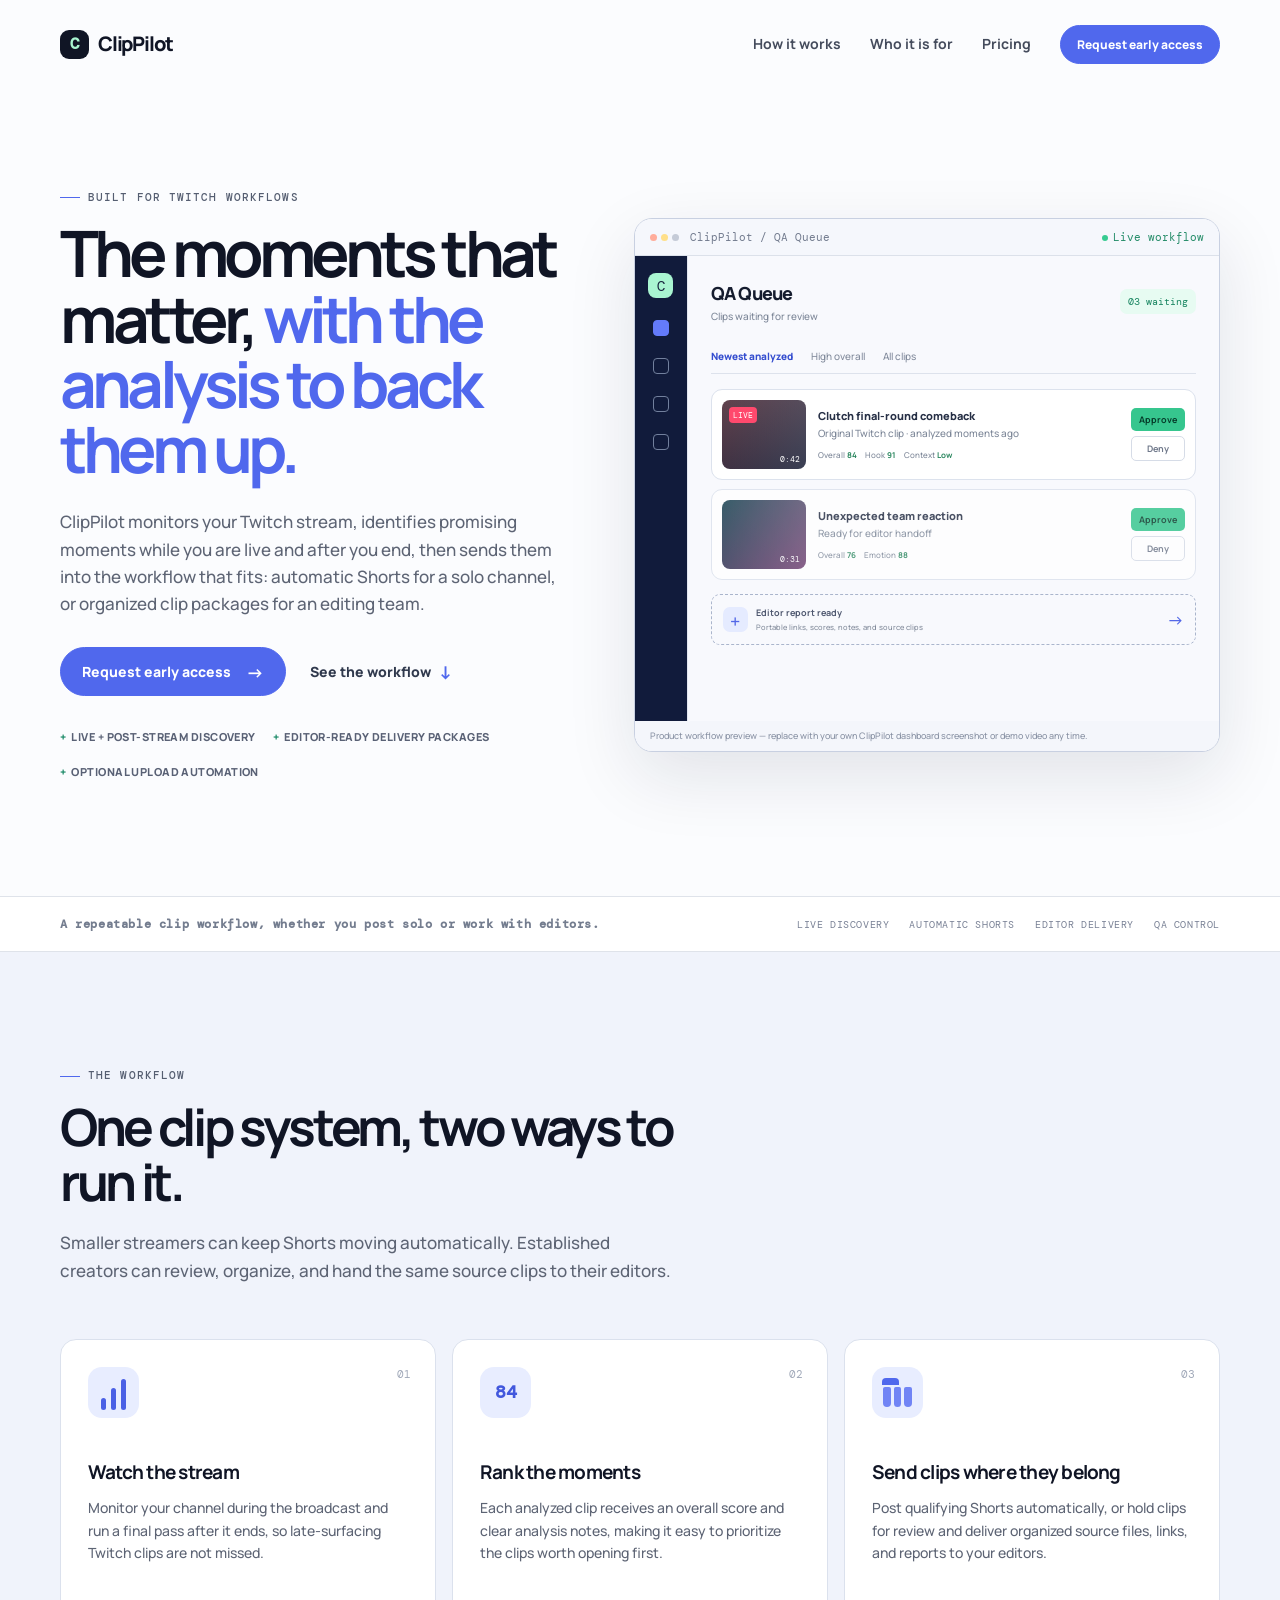
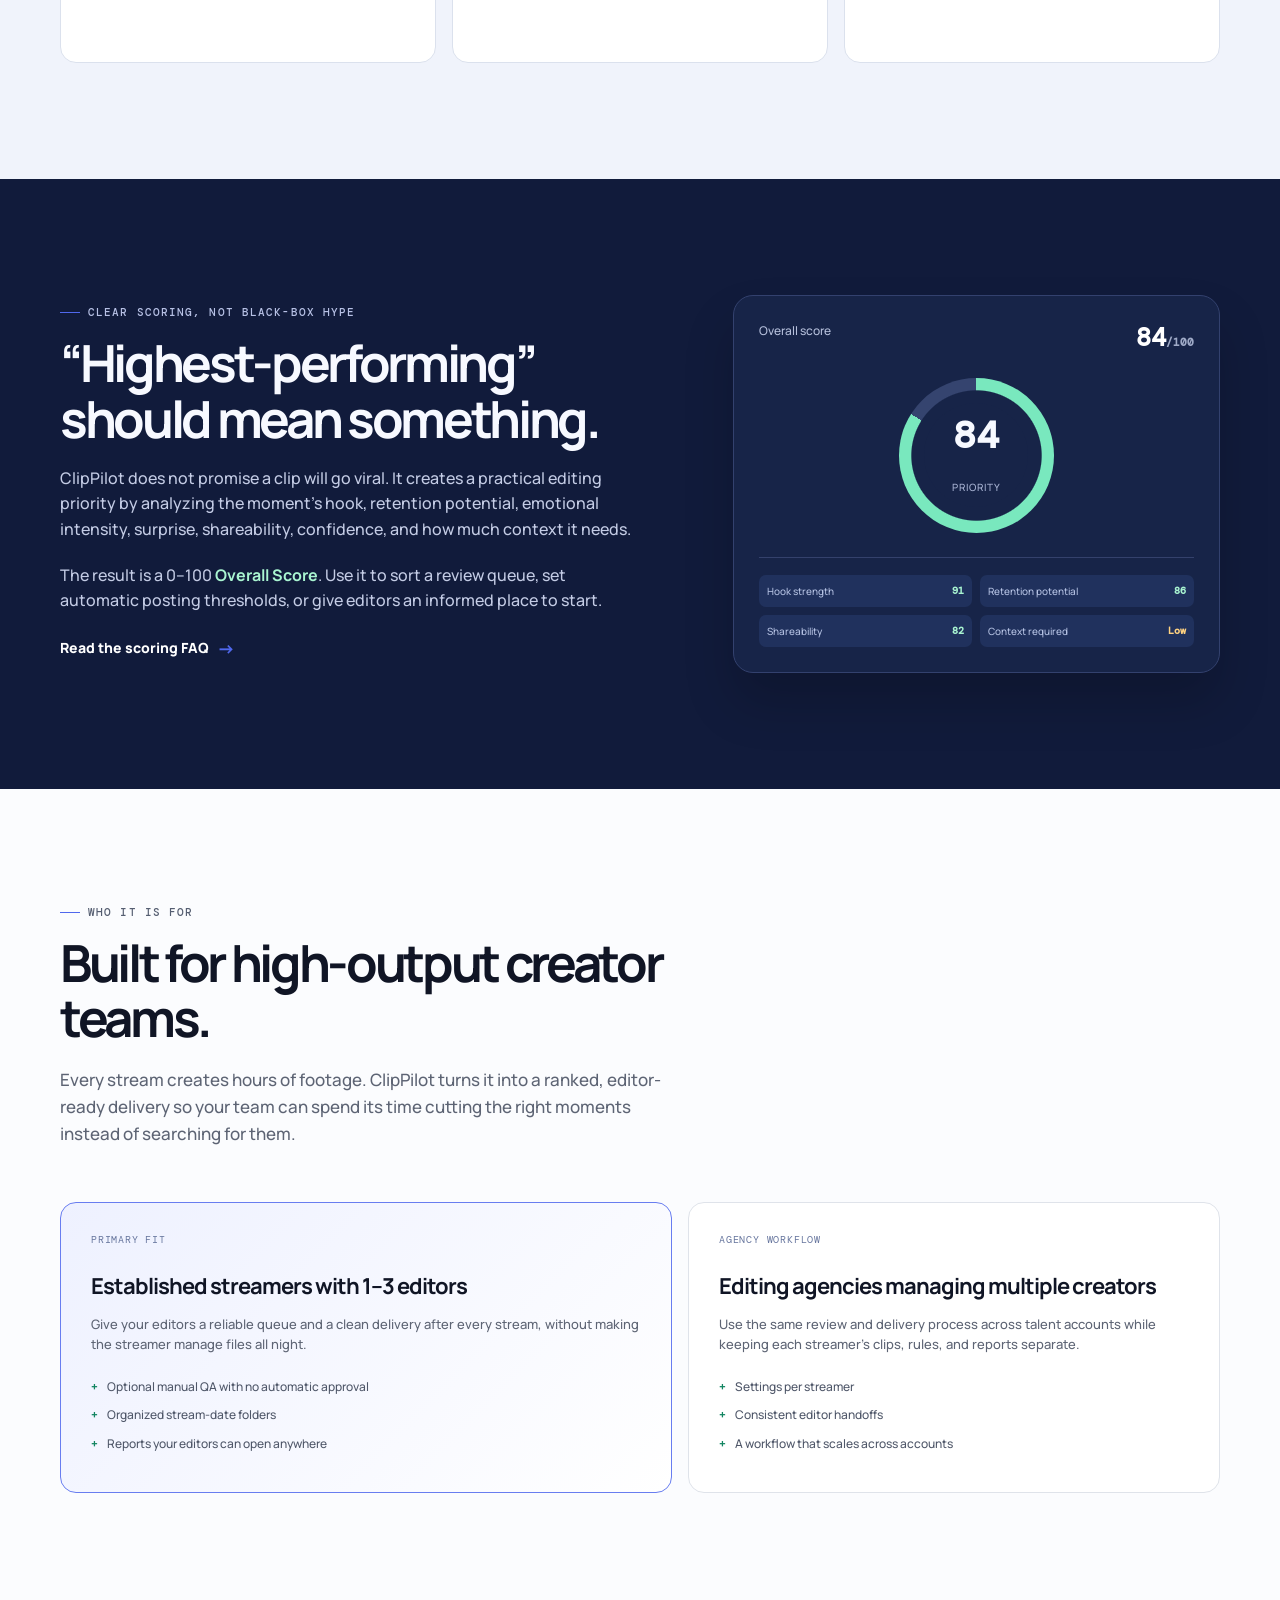
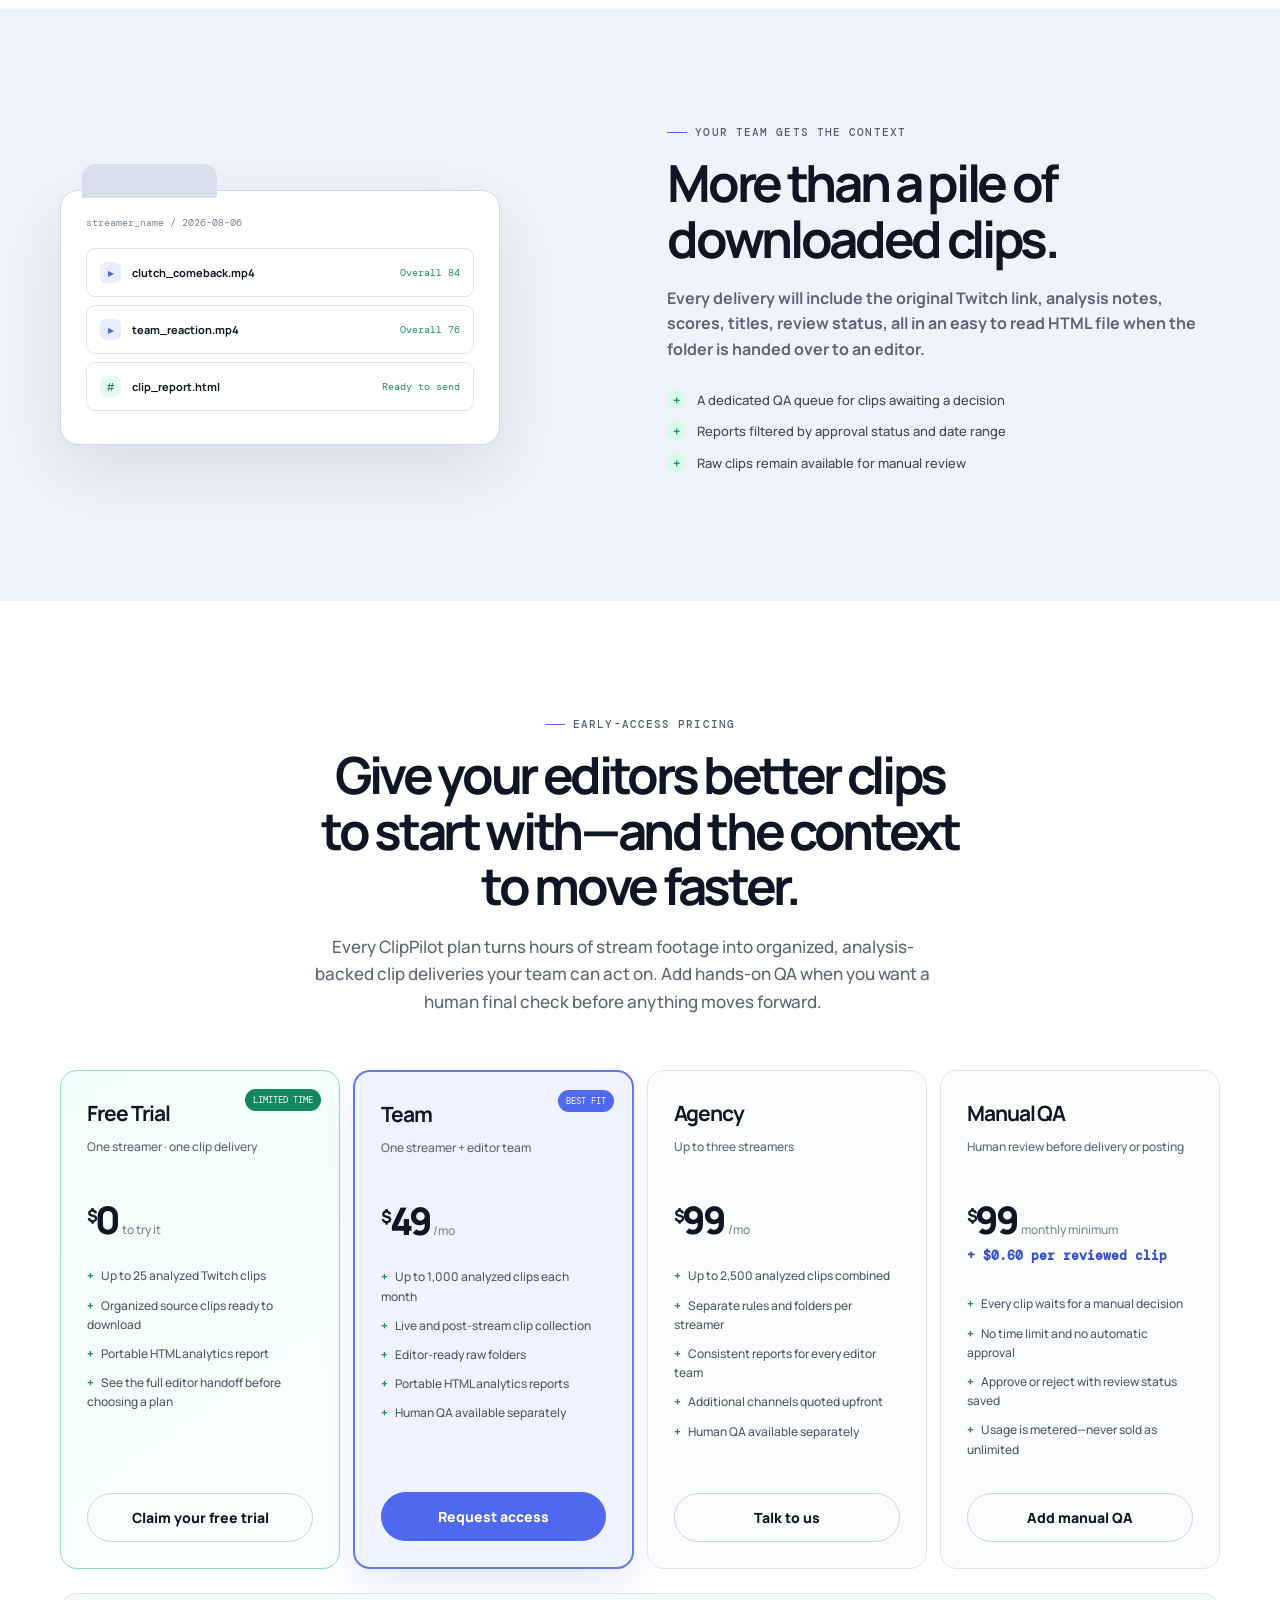
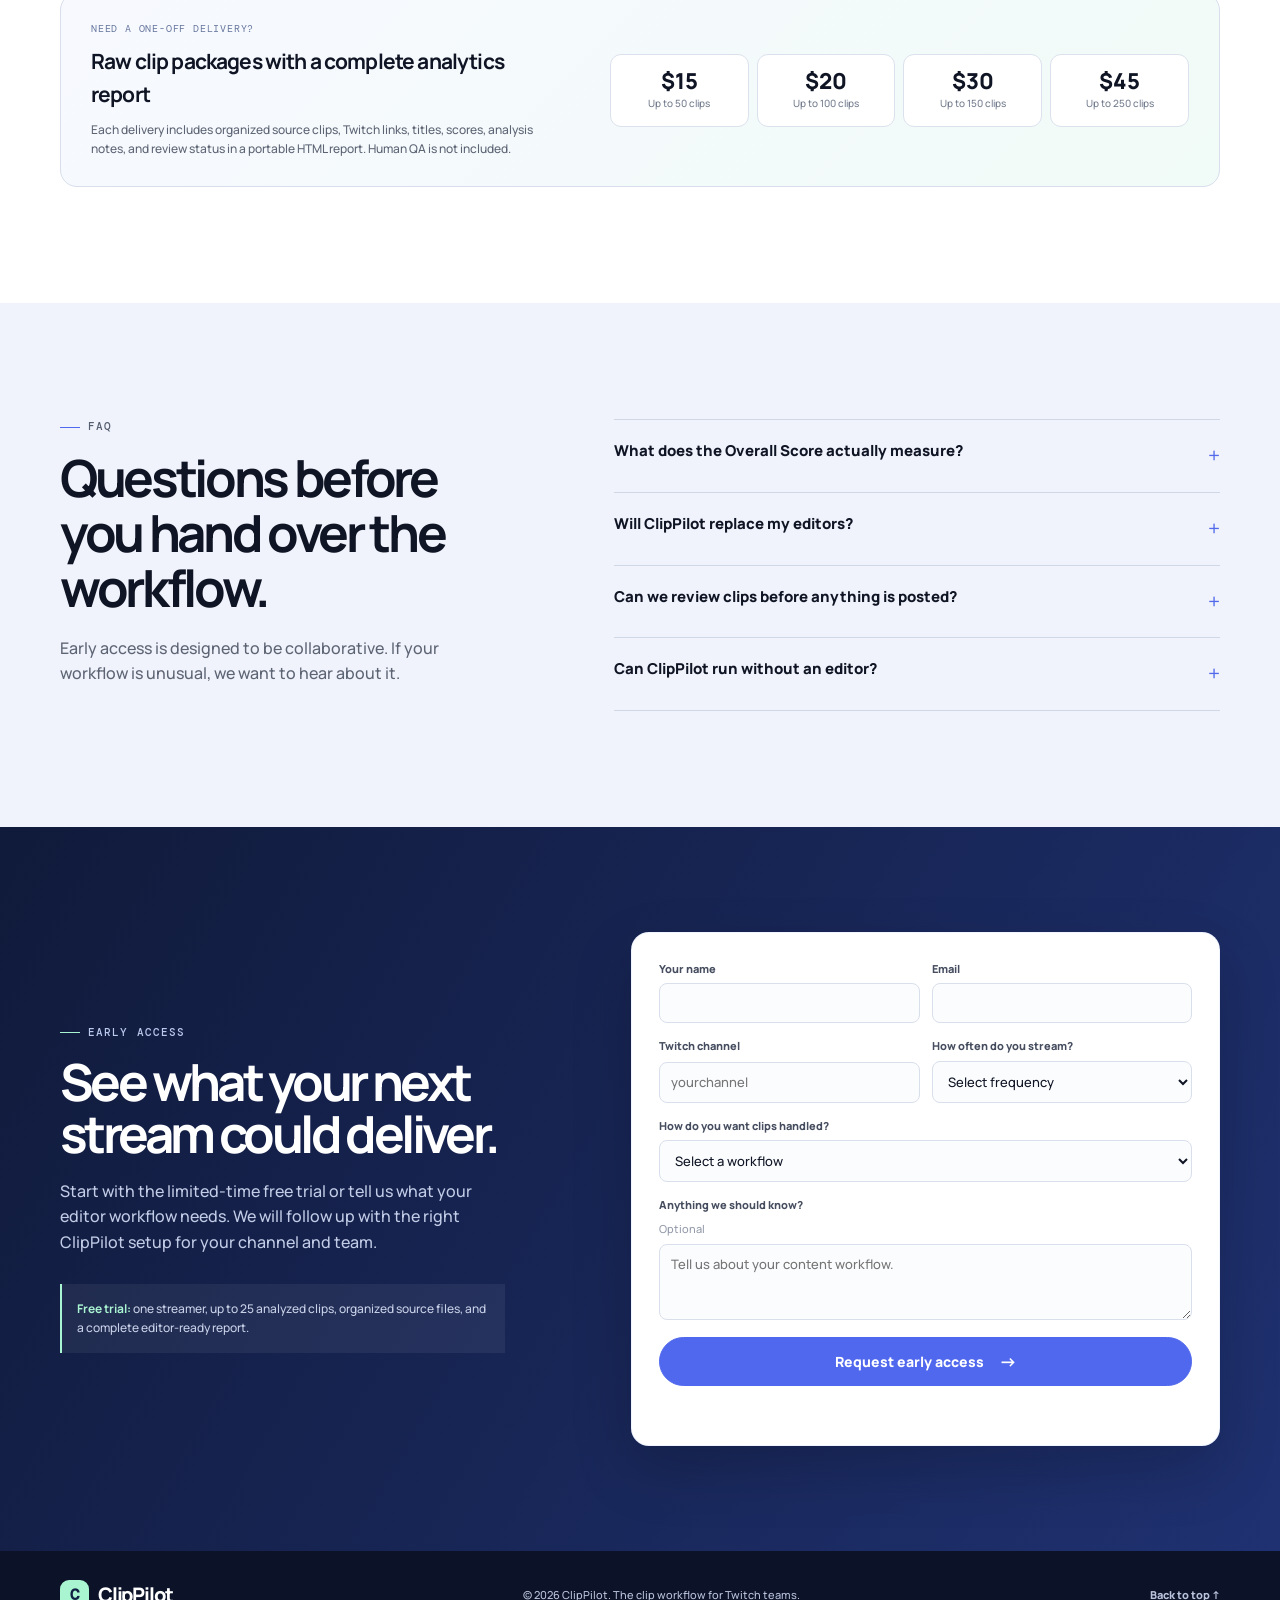
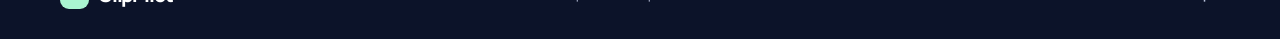
==== index.html @ 064d93de "Add files via upload" ====
<!doctype html>
<html lang="en">
<head>
  <meta charset="UTF-8">
  <meta name="viewport" content="width=device-width, initial-scale=1">
  <meta name="description" content="ClipPilot finds the moments that matter from every Twitch stream and delivers them to your editing team.">
  <title>ClipPilot | The clip workflow for streamers and editor teams</title>
  <link rel="preconnect" href="https://fonts.googleapis.com">
  <link rel="preconnect" href="https://fonts.gstatic.com" crossorigin>
  <link href="https://fonts.googleapis.com/css2?family=DM+Mono:wght@400;500&family=Manrope:wght@400;500;600;700;800&display=swap" rel="stylesheet">
  <link rel="stylesheet" href="style.css">
  <style>
    .audience-grid { grid-template-columns: 1.15fr 1fr; }
    .pricing-grid { grid-template-columns: repeat(4, 1fr); }
    .trial-card { border-color: #8eddbb; background: linear-gradient(145deg, #f0fff8, #fbfffd); }
    .trial-popular { background: #128561; }
    .metered-rate { margin: -9px 0 20px; color: #354ecf; font: 800 13px "DM Mono", monospace; }
    .package-pricing { display: grid; grid-template-columns: .9fr 1.1fr; gap: 45px; align-items: center; margin-top: 24px; padding: 28px 30px; border: 1px solid #d8deeb; border-radius: 17px; background: linear-gradient(135deg, #f7f9ff, #f1fbf7); }
    .package-pricing .card-kicker { margin-bottom: 10px; }
    .package-pricing h3 { margin: 0 0 8px; font-size: 21px; letter-spacing: -.04em; }
    .package-pricing > div > p:last-child { max-width: 570px; margin: 0; color: #5d6474; font-size: 12px; }
    .package-grid { display: grid; grid-template-columns: repeat(4, 1fr); gap: 8px; }
    .package-grid span { display: grid; gap: 3px; padding: 15px 10px; border: 1px solid #dce2ed; border-radius: 11px; background: #fff; text-align: center; }
    .package-grid b { color: #101525; font: 800 22px/1 Manrope, sans-serif; }
    .package-grid small { color: #737c8e; font-size: 10px; }
    @media (max-width: 1000px) {
      .audience-grid, .pricing-grid { grid-template-columns: repeat(2, 1fr); }
      .package-pricing { grid-template-columns: 1fr; gap: 22px; }
    }
    @media (max-width: 680px) {
      .audience-grid, .pricing-grid { grid-template-columns: 1fr; }
      .package-pricing { padding: 22px; }
      .package-grid { grid-template-columns: repeat(2, 1fr); }
    }
  </style>
  <!-- Google tag (gtag.js) -->
  <script async src="https://www.googletagmanager.com/gtag/js?id=G-SLRYLNRJ8P"></script>
  <script>
    window.dataLayer = window.dataLayer || [];
    function gtag(){dataLayer.push(arguments);}
    gtag('js', new Date());
    gtag('config', 'G-SLRYLNRJ8P');
  </script>
</head>
<body>
  <header class="site-header">
    <nav class="nav container" aria-label="Main navigation">
      <a class="brand" href="#top" aria-label="ClipPilot home"><span class="brand-mark">C</span>ClipPilot</a>
      <button class="nav-toggle" type="button" aria-label="Open menu" aria-expanded="false">Menu</button>
      <div class="nav-links" data-nav-links>
        <a href="#workflow">How it works</a>
        <a href="#teams">Who it is for</a>
        <a href="#pricing">Pricing</a>
        <a href="#apply" class="button button-small">Request early access</a>
      </div>
    </nav>
  </header>

  <main id="top">
    <section class="hero section container">
      <div class="hero-copy reveal">
        <p class="eyebrow"><span></span> Built for Twitch workflows</p>
        <h1>The moments that matter, <em>with the analysis to back them up.</em></h1>
        <p class="hero-text">ClipPilot monitors your Twitch stream, identifies promising moments while you are live and after you end, then sends them into the workflow that fits: automatic Shorts for a solo channel, or organized clip packages for an editing team.</p>
        <div class="hero-actions">
          <a class="button" href="#apply">Request early access <b>&rarr;</b></a>
          <a class="text-link" href="#workflow">See the workflow <span>&darr;</span></a>
        </div>
        <ul class="hero-proof" aria-label="Key product outcomes">
          <li>Live + post-stream discovery</li>
          <li>Editor-ready delivery packages</li>
          <li>Optional upload automation</li>
        </ul>
      </div>

      <div class="product-preview reveal" aria-label="ClipPilot product workflow preview">
        <div class="preview-bar"><span class="preview-dots"><i></i><i></i><i></i></span><span>ClipPilot / QA Queue</span><span class="live-dot">Live workflow</span></div>
        <div class="preview-body">
          <aside class="preview-sidebar"><div class="preview-logo">C</div><span class="side-active"></span><span></span><span></span><span></span></aside>
          <div class="preview-main">
            <div class="preview-heading"><div><p>QA Queue</p><small>Clips waiting for review</small></div><span class="queue-count">03 waiting</span></div>
            <div class="preview-tabs"><span class="active">Newest analyzed</span><span>High overall</span><span>All clips</span></div>
            <article class="queue-card">
              <div class="clip-thumb thumb-one"><span>LIVE</span><b>0:42</b></div>
              <div class="queue-copy"><p>Clutch final-round comeback</p><small>Original Twitch clip &middot; analyzed moments ago</small><div class="score-line"><span>Overall <strong>84</strong></span><span>Hook <strong>91</strong></span><span>Context <strong>Low</strong></span></div></div>
              <div class="queue-actions"><button type="button" tabindex="-1">Approve</button><button type="button" class="ghost" tabindex="-1">Deny</button></div>
            </article>
            <article class="queue-card muted-card">
              <div class="clip-thumb thumb-two"><b>0:31</b></div>
              <div class="queue-copy"><p>Unexpected team reaction</p><small>Ready for editor handoff</small><div class="score-line"><span>Overall <strong>76</strong></span><span>Emotion <strong>88</strong></span></div></div>
              <div class="queue-actions"><button type="button" tabindex="-1">Approve</button><button type="button" class="ghost" tabindex="-1">Deny</button></div>
            </article>
            <div class="preview-report"><span class="report-icon">+</span><div><b>Editor report ready</b><small>Portable links, scores, notes, and source clips</small></div><span>&rarr;</span></div>
          </div>
        </div>
        <p class="preview-caption">Product workflow preview &mdash; replace with your own ClipPilot dashboard screenshot or demo video any time.</p>
      </div>
    </section>

    <section class="trusted-strip">
      <div class="container"><p>A repeatable clip workflow, whether you post solo or work with editors.</p><div><span>LIVE DISCOVERY</span><span>AUTOMATIC SHORTS</span><span>EDITOR DELIVERY</span><span>QA CONTROL</span></div></div>
    </section>

    <section id="workflow" class="section workflow-section">
      <div class="container">
        <div class="section-intro reveal"><p class="eyebrow"><span></span> The workflow</p><h2>One clip system, two ways to run it.</h2><p>Smaller streamers can keep Shorts moving automatically. Established creators can review, organize, and hand the same source clips to their editors.</p></div>
        <div class="workflow-grid">
          <article class="workflow-card reveal"><span class="step">01</span><div class="workflow-icon signal-icon"><i></i><i></i><i></i></div><h3>Watch the stream</h3><p>Monitor your channel during the broadcast and run a final pass after it ends, so late-surfacing Twitch clips are not missed.</p></article>
          <article class="workflow-card reveal"><span class="step">02</span><div class="workflow-icon score-icon">84</div><h3>Rank the moments</h3><p>Each analyzed clip receives an overall score and clear analysis notes, making it easy to prioritize the clips worth opening first.</p></article>
          <article class="workflow-card reveal"><span class="step">03</span><div class="workflow-icon folder-icon"><i></i><i></i><i></i></div><h3>Send clips where they belong</h3><p>Post qualifying Shorts automatically, or hold clips for review and deliver organized source files, links, and reports to your editors.</p></article>
        </div>
      </div>
    </section>

    <section class="section score-section">
      <div class="container score-layout">
        <div class="score-copy reveal"><p class="eyebrow"><span></span> Clear scoring, not black-box hype</p><h2>“Highest-performing” should mean something.</h2><p>ClipPilot does not promise a clip will go viral. It creates a practical editing priority by analyzing the moment’s hook, retention potential, emotional intensity, surprise, shareability, confidence, and how much context it needs.</p><p>The result is a 0&ndash;100 <strong>Overall Score</strong>. Use it to sort a review queue, set automatic posting thresholds, or give editors an informed place to start.</p><a href="#faq" class="text-link">Read the scoring FAQ <span>&rarr;</span></a></div>
        <div class="score-panel reveal"><div class="panel-top"><span>Overall score</span><b>84<span>/100</span></b></div><div class="score-ring"><div><strong>84</strong><small>priority</small></div></div><div class="metric-list"><div><span>Hook strength</span><b>91</b></div><div><span>Retention potential</span><b>86</b></div><div><span>Shareability</span><b>82</b></div><div><span>Context required</span><b class="low-context">Low</b></div></div></div>
      </div>
    </section>

    <section id="teams" class="section">
      <div class="container">
        <div class="section-intro reveal"><p class="eyebrow"><span></span> Who it is for</p><h2>Built for high-output creator teams.</h2><p>Every stream creates hours of footage. ClipPilot turns it into a ranked, editor-ready delivery so your team can spend its time cutting the right moments instead of searching for them.</p></div>
        <div class="audience-grid">
          <article class="audience-card featured-audience reveal"><p class="card-kicker">Primary fit</p><h3>Established streamers with 1&ndash;3 editors</h3><p>Give your editors a reliable queue and a clean delivery after every stream, without making the streamer manage files all night.</p><ul><li>Optional manual QA with no automatic approval</li><li>Organized stream-date folders</li><li>Reports your editors can open anywhere</li></ul></article>
          <article class="audience-card reveal"><p class="card-kicker">Agency workflow</p><h3>Editing agencies managing multiple creators</h3><p>Use the same review and delivery process across talent accounts while keeping each streamer&rsquo;s clips, rules, and reports separate.</p><ul><li>Settings per streamer</li><li>Consistent editor handoffs</li><li>A workflow that scales across accounts</li></ul></article>
        </div>
      </div>
    </section>

    <section class="section delivery-section">
      <div class="container delivery-layout">
        <div class="delivery-visual reveal"><div class="delivery-folder"><div class="folder-tab"></div><div class="folder-body"><p>streamer_name / 2026-08-06</p><div class="file-row"><span class="file-play">&#9654;</span><b>clutch_comeback.mp4</b><em>Overall 84</em></div><div class="file-row"><span class="file-play">&#9654;</span><b>team_reaction.mp4</b><em>Overall 76</em></div><div class="file-row"><span class="file-doc">#</span><b>clip_report.html</b><em>Ready to send</em></div></div></div></div>
        <div class="delivery-copy reveal"><p class="eyebrow"><span></span> Your team gets the context</p><h2>More than a pile of downloaded clips.</h2><p><strong>Every delivery will include the original Twitch link, analysis notes, scores, titles, review status, all in an easy to read HTML file when the folder is handed over to an editor.</strong></p><div class="check-list"><p><b>+</b> A dedicated QA queue for clips awaiting a decision</p><p><b>+</b> Reports filtered by approval status and date range</p><p><b>+</b> Raw clips remain available for manual review</p></div></div>
      </div>
    </section>

    <section id="pricing" class="section pricing-section">
      <div class="container"><div class="section-intro centered reveal"><p class="eyebrow"><span></span> Early-access pricing</p><h2>Give your editors better clips to start with&mdash;and the context to move faster.</h2><p>Every ClipPilot plan turns hours of stream footage into organized, analysis-backed clip deliveries your team can act on. Add hands-on QA when you want a human final check before anything moves forward.</p></div>
        <div class="pricing-grid">
          <article class="price-card trial-card reveal"><p class="popular trial-popular">Limited time</p><h3>Free Trial</h3><p class="price-for">One streamer &middot; one clip delivery</p><p class="price"><sup>$</sup>0<span>to try it</span></p><ul><li>Up to 25 analyzed Twitch clips</li><li>Organized source clips ready to download</li><li>Portable HTML analytics report</li><li>See the full editor handoff before choosing a plan</li></ul><a class="button button-outline" href="#apply">Claim your free trial</a></article>
          <article class="price-card price-featured reveal"><p class="popular">Best fit</p><h3>Team</h3><p class="price-for">One streamer + editor team</p><p class="price"><sup>$</sup>49<span>/mo</span></p><ul><li>Up to 1,000 analyzed clips each month</li><li>Live and post-stream clip collection</li><li>Editor-ready raw folders</li><li>Portable HTML analytics reports</li><li>Human QA available separately</li></ul><a class="button" href="#apply">Request access</a></article>
          <article class="price-card reveal"><h3>Agency</h3><p class="price-for">Up to three streamers</p><p class="price"><sup>$</sup>99<span>/mo</span></p><ul><li>Up to 2,500 analyzed clips combined</li><li>Separate rules and folders per streamer</li><li>Consistent reports for every editor team</li><li>Additional channels quoted upfront</li><li>Human QA available separately</li></ul><a class="button button-outline" href="#apply">Talk to us</a></article>
          <article class="price-card concierge reveal"><h3>Manual QA</h3><p class="price-for">Human review before delivery or posting</p><p class="price"><sup>$</sup>99<span>monthly minimum</span></p><p class="metered-rate">+ $0.60 per reviewed clip</p><ul><li>Every clip waits for a manual decision</li><li>No time limit and no automatic approval</li><li>Approve or reject with review status saved</li><li>Usage is metered&mdash;never sold as unlimited</li></ul><a class="button button-outline" href="#apply">Add manual QA</a></article>
        </div>
        <div class="package-pricing reveal"><div><p class="card-kicker">Need a one-off delivery?</p><h3>Raw clip packages with a complete analytics report</h3><p>Each delivery includes organized source clips, Twitch links, titles, scores, analysis notes, and review status in a portable HTML report. Human QA is not included.</p></div><div class="package-grid"><span><b>$15</b><small>Up to 50 clips</small></span><span><b>$20</b><small>Up to 100 clips</small></span><span><b>$30</b><small>Up to 150 clips</small></span><span><b>$45</b><small>Up to 250 clips</small></span></div></div>
      </div>
    </section>

    <section id="faq" class="section faq-section">
      <div class="container faq-layout"><div class="faq-heading reveal"><p class="eyebrow"><span></span> FAQ</p><h2>Questions before you hand over the workflow.</h2><p>Early access is designed to be collaborative. If your workflow is unusual, we want to hear about it.</p></div><div class="faq-list reveal">
        <details><summary>What does the Overall Score actually measure?<span>+</span></summary><p>It is an editing-priority score, not a promise of viral performance. It combines analyzed signals such as hook strength, retention potential, emotion, surprise, shareability, confidence, and a penalty for moments that need too much context.</p></details>
        <details><summary>Will ClipPilot replace my editors?<span>+</span></summary><p>No. It gives editors a faster, better-organized starting point. Your team still decides the final edit, styling, captions, and what gets published.</p></details>
        <details><summary>Can we review clips before anything is posted?<span>+</span></summary><p>Yes. Manual QA holds every clip until you approve or reject it. There is no timer and nothing is automatically approved. QA starts at a $99 monthly minimum and is billed at $0.60 per reviewed clip.</p></details>
        <details><summary>Can ClipPilot run without an editor?<span>+</span></summary><p>Yes. Smaller streamers can use a lighter workflow that analyzes clips and automatically posts the ones that clear their minimum score. Review queues and editor delivery can be added later if the channel grows into them.</p></details>
      </div></div>
    </section>

    <section id="apply" class="apply-section">
      <div class="container apply-layout"><div class="apply-copy reveal"><p class="eyebrow light"><span></span> Early access</p><h2>See what your next stream could deliver.</h2><p>Start with the limited-time free trial or tell us what your editor workflow needs. We will follow up with the right ClipPilot setup for your channel and team.</p><div class="apply-note"><b>Free trial:</b> one streamer, up to 25 analyzed clips, organized source files, and a complete editor-ready report.</div></div>
        <form class="access-form reveal" id="access-form" action="https://formsubmit.co/clippilotofficial@proton.me" method="POST">
          <div class="form-row"><label>Your name<input name="name" type="text" autocomplete="name" required></label><label>Email<input name="email" type="email" autocomplete="email" required></label></div>
          <div class="form-row"><label>Twitch channel<input name="twitch_channel" type="text" placeholder="yourchannel" required></label><label>How often do you stream?<select name="stream_frequency" required><option value="" selected disabled>Select frequency</option><option>1–2 times per week</option><option>3–4 times per week</option><option>5+ times per week</option><option>Varies</option></select></label></div>
          <label>How do you want clips handled?<select name="editor_setup" required><option value="" selected disabled>Select a workflow</option><option>Free trial &mdash; 25 analyzed clips</option><option>Automatic Shorts for my own channel</option><option>Automated package for one editor</option><option>Automated package for 2&ndash;3 editors</option><option>Package with manual QA</option><option>Managed across an agency or larger team</option></select></label>
          <label>Anything we should know? <span>Optional</span><textarea name="notes" rows="3" placeholder="Tell us about your content workflow."></textarea></label>
          <input type="hidden" name="_subject" value="New ClipPilot early-access request">
          <input type="hidden" name="_template" value="table">
          <input type="text" name="_honey" tabindex="-1" autocomplete="off" style="display:none">
          <button class="button form-submit" type="submit">Request early access <b>&rarr;</b></button><p class="form-status" aria-live="polite"></p>
        </form>
      </div>
    </section>
  </main>

  <footer class="footer"><div class="container footer-row"><a class="brand" href="#top"><span class="brand-mark">C</span>ClipPilot</a><p>&copy; 2026 ClipPilot. The clip workflow for Twitch teams.</p><a href="#top" class="back-top">Back to top &uarr;</a></div></footer>
  <script src="script.js"></script>
</body>
</html>
---- style.css ----
:root{--ink:#101525;--muted:#5d6474;--line:#dfe3ea;--paper:#fbfcfe;--blue:#5068ed;--blue-dark:#354ecf;--mint:#a9f5d1;--mint-deep:#128561;--navy:#111b3b;--shadow:0 24px 70px rgba(20,29,57,.11);--radius:22px}*{box-sizing:border-box}html{scroll-behavior:smooth}body{margin:0;background:var(--paper);color:var(--ink);font:500 16px/1.6 Manrope,Arial,sans-serif}a{color:inherit;text-decoration:none}.container{width:min(1160px,calc(100% - 40px));margin:auto}.section{padding:116px 0}.site-header{position:absolute;z-index:10;width:100%;top:0}.nav{height:88px;display:flex;align-items:center;justify-content:space-between}.brand{display:inline-flex;align-items:center;gap:9px;font-size:20px;font-weight:800;letter-spacing:-.06em}.brand-mark{display:grid;place-items:center;width:29px;height:29px;border-radius:9px;background:var(--ink);color:var(--mint);font:700 16px/1 DM Mono,monospace;letter-spacing:0}.nav-links{display:flex;align-items:center;gap:29px;font-size:14px;font-weight:700}.nav-links>a:not(.button){color:#444b5c}.nav-links>a:not(.button):hover,.text-link:hover{color:var(--blue)}.nav-toggle{display:none;border:0;background:transparent;font:700 14px Manrope;color:var(--ink)}.button{display:inline-flex;align-items:center;justify-content:center;gap:15px;border:1px solid var(--blue);border-radius:999px;padding:14px 21px;background:var(--blue);color:#fff;font:800 14px Manrope;transition:.2s transform,.2s background,.2s border-color;cursor:pointer}.button:hover{transform:translateY(-2px);background:var(--blue-dark);border-color:var(--blue-dark)}.button b{font-size:18px;line-height:0}.button-small{padding:10px 16px;font-size:12px}.button-outline{background:transparent;color:var(--ink);border-color:#cbd1dc}.button-outline:hover{background:#eef1ff;color:var(--blue-dark);border-color:#aeb9ff}.eyebrow{display:flex;align-items:center;gap:8px;margin:0 0 15px;color:#555e71;font:500 11px/1.4 DM Mono,monospace;letter-spacing:.1em;text-transform:uppercase}.eyebrow span{width:20px;height:1px;background:var(--blue)}.hero{min-height:790px;padding-top:190px;display:grid;grid-template-columns:.92fr 1.08fr;align-items:center;gap:75px}.hero-copy h1{max-width:630px;margin:0;font-size:clamp(43px,5vw,73px);line-height:1.02;letter-spacing:-.075em}.hero-copy h1 em{color:var(--blue);font-style:normal}.hero-text{max-width:560px;margin:27px 0 30px;color:var(--muted);font-size:17px}.hero-actions{display:flex;align-items:center;gap:24px}.text-link{display:inline-flex;align-items:center;gap:8px;color:#30394d;font-size:14px;font-weight:800}.text-link span{color:var(--blue);font-size:18px}.hero-proof{display:flex;flex-wrap:wrap;gap:17px;margin:32px 0 0;padding:0;list-style:none;color:#596175;font-size:11px;font-weight:800;text-transform:uppercase;letter-spacing:.04em}.hero-proof li:before{content:'+';margin-right:5px;color:var(--mint-deep)}.product-preview{position:relative;border:1px solid #c8d0e1;border-radius:18px;background:#fff;box-shadow:var(--shadow);overflow:hidden;transform:rotate(1.3deg)}.preview-bar{display:flex;align-items:center;gap:11px;padding:11px 15px;border-bottom:1px solid #dce1ea;background:#f5f7fc;color:#727b8e;font:11px DM Mono,monospace}.preview-dots{display:flex;gap:4px}.preview-dots i{width:7px;height:7px;border-radius:50%;background:#c5cbd7}.preview-dots i:first-child{background:#ffad9b}.preview-dots i:nth-child(2){background:#ffe08a}.live-dot{margin-left:auto;color:#248c68}.live-dot:before{content:'';display:inline-block;width:6px;height:6px;margin-right:5px;border-radius:50%;background:#37cb91}.preview-body{display:flex;min-height:465px;background:#f8f9fd}.preview-sidebar{display:flex;flex-direction:column;align-items:center;gap:22px;width:58px;padding:17px 0;border-right:1px solid #e2e6ef;background:#111b3b}.preview-logo{display:grid;place-items:center;width:25px;height:25px;border-radius:8px;background:#a9f5d1;color:#17233d;font:14px DM Mono,monospace}.preview-sidebar>span{display:block;width:16px;height:16px;border:1px solid #72809d;border-radius:4px}.preview-sidebar .side-active{background:#647bfa;border-color:#647bfa}.preview-main{width:100%;padding:23px}.preview-heading{display:flex;align-items:center;justify-content:space-between}.preview-heading p{margin:0;color:#151c2e;font-size:18px;font-weight:800;letter-spacing:-.04em}.preview-heading small,.queue-copy small{display:block;color:#7d8798;font-size:10px}.queue-count{padding:6px 8px;border-radius:7px;background:#e7fbf2;color:#16845f;font:10px DM Mono,monospace}.preview-tabs{display:flex;gap:18px;margin:24px 0 15px;padding-bottom:9px;border-bottom:1px solid #dde2ec;color:#818a9b;font-size:10px}.preview-tabs .active{color:#354ecf;font-weight:800}.queue-card{display:grid;grid-template-columns:84px 1fr auto;gap:12px;align-items:center;margin:9px 0;padding:10px;border:1px solid #dce2ed;border-radius:11px;background:#fff}.muted-card{opacity:.83}.clip-thumb{position:relative;height:69px;overflow:hidden;border-radius:8px;background:linear-gradient(135deg,#61424d,#171d35)}.thumb-two{background:linear-gradient(135deg,#123e4c,#5a225b)}.clip-thumb:after{content:'';position:absolute;inset:0;background:linear-gradient(90deg,transparent,rgba(255,255,255,.15))}.clip-thumb span,.clip-thumb b{position:absolute;z-index:1;border-radius:4px;font:8px DM Mono,monospace}.clip-thumb span{top:7px;left:7px;padding:3px 4px;background:#ff496d;color:#fff}.clip-thumb b{right:6px;bottom:5px;color:#fff}.queue-copy p{margin:0;color:#273046;font-size:11px;font-weight:800}.score-line{display:flex;gap:8px;margin-top:8px;color:#7d8798;font-size:8px}.score-line strong{color:#2b875f}.queue-actions{display:flex;flex-direction:column;gap:5px}.queue-actions button{border:0;border-radius:5px;padding:5px 8px;background:#36c68e;color:#063c2a;font:700 9px Manrope}.queue-actions .ghost{border:1px solid #d6dce7;background:transparent;color:#6f788a}.preview-report{display:flex;align-items:center;gap:8px;margin-top:14px;padding:11px;border:1px dashed #aab5cc;border-radius:9px;color:#4f5870;font-size:9px}.preview-report b,.preview-report small{display:block}.preview-report small{color:#818a9a}.preview-report>span:last-child{margin-left:auto;color:#5267e7;font-size:17px}.report-icon{display:grid;place-items:center;width:25px;height:25px;border-radius:7px;background:#e5ebff;color:#5267e7;font-size:18px}.preview-caption{margin:0;padding:8px 15px;background:#f4f6fb;color:#8992a4;font-size:9px}.trusted-strip{border-top:1px solid var(--line);border-bottom:1px solid var(--line);background:#fff}.trusted-strip .container{display:flex;justify-content:space-between;align-items:center;gap:30px;padding:19px 0}.trusted-strip p{margin:0;color:#747d8f;font-size:12px;font-weight:700}.trusted-strip div{display:flex;flex-wrap:wrap;justify-content:flex-end;gap:20px;color:#798195;font:10px DM Mono,monospace;letter-spacing:.06em}.section-intro{max-width:650px;margin-bottom:55px}.section-intro h2,.score-copy h2,.delivery-copy h2,.faq-heading h2{margin:0;max-width:740px;font-size:clamp(34px,4vw,53px);line-height:1.08;letter-spacing:-.065em}.section-intro>p:last-child{max-width:615px;margin:20px 0 0;color:var(--muted);font-size:17px}.workflow-section{background:#f0f3fb}.workflow-grid{display:grid;grid-template-columns:repeat(3,1fr);gap:16px}.workflow-card{position:relative;min-height:324px;padding:27px;border:1px solid #dbe1ed;border-radius:16px;background:#fff}.step{position:absolute;right:24px;color:#a1a9b9;font:11px DM Mono,monospace}.workflow-icon{display:grid;place-items:center;width:51px;height:51px;margin-bottom:39px;border-radius:14px;background:#e8edff;color:#4258dd}.signal-icon{align-items:end;grid-auto-flow:column;gap:3px;padding:12px}.signal-icon i{width:5px;border-radius:4px;background:#4a60e5}.signal-icon i:first-child{height:12px}.signal-icon i:nth-child(2){height:22px}.signal-icon i:nth-child(3){height:31px}.score-icon{font:800 18px DM Mono,monospace}.folder-icon{position:relative;display:flex;align-items:flex-end;gap:3px;padding:11px}.folder-icon:before{content:'';position:absolute;top:11px;left:10px;width:17px;height:7px;border-radius:4px 4px 0 0;background:#5068ed}.folder-icon i{width:8px;height:20px;border-radius:2px 2px 4px 4px;background:#7184f5}.workflow-card h3{margin:0 0 10px;font-size:19px;letter-spacing:-.04em}.workflow-card p{margin:0;color:var(--muted);font-size:14px}.score-section{background:var(--navy);color:#f7f9ff}.score-layout{display:grid;grid-template-columns:1fr .85fr;gap:100px;align-items:center}.score-copy .eyebrow{color:#b7c1e5}.score-copy p:not(.eyebrow){max-width:580px;margin:20px 0;color:#c4cce5}.score-copy strong{color:#a9f5d1}.score-copy .text-link{color:#fff}.score-panel{padding:25px;border:1px solid #33416e;border-radius:20px;background:#172448;box-shadow:0 30px 50px rgba(0,0,0,.18)}.panel-top{display:flex;justify-content:space-between;color:#b6c0dc;font-size:12px}.panel-top b{color:#fff;font:700 25px DM Mono,monospace}.panel-top b span{font-size:11px;color:#9faac7}.score-ring{display:grid;place-items:center;width:155px;height:155px;margin:24px auto;border-radius:50%;background:radial-gradient(circle at center,#172448 59%,transparent 60%),conic-gradient(#79e8be 0 84%,#35446f 84% 100%)}.score-ring>div{display:grid;place-items:center;width:104px;height:104px;border-radius:50%;background:#172448}.score-ring strong{font:700 38px/1 DM Mono,monospace}.score-ring small{color:#aab5d5;font-size:10px;text-transform:uppercase;letter-spacing:.1em}.metric-list{display:grid;grid-template-columns:1fr 1fr;gap:8px;border-top:1px solid #34416c;padding-top:17px}.metric-list div{display:flex;justify-content:space-between;padding:8px;border-radius:7px;background:#20315d;color:#b5c2e3;font-size:10px}.metric-list b{color:#a9f5d1;font-family:DM Mono,monospace}.metric-list .low-context{color:#ffd280}.audience-grid{display:grid;grid-template-columns:1.15fr 1fr;gap:16px}.audience-card{padding:30px;border:1px solid var(--line);border-radius:16px;background:#fff}.featured-audience{border-color:#687df0;background:linear-gradient(135deg,#eef1ff,#fff)}.card-kicker{margin:0 0 27px;color:#67769e;font:10px DM Mono,monospace;letter-spacing:.08em;text-transform:uppercase}.audience-card h3{margin:0 0 14px;font-size:22px;line-height:1.2;letter-spacing:-.045em}.audience-card>p:not(.card-kicker){margin:0;color:var(--muted);font-size:13px}.audience-card ul,.price-card ul{margin:22px 0 0;padding:0;list-style:none}.audience-card li{margin:9px 0;color:#4f5769;font-size:12px}.audience-card li:before{content:'+';display:inline-block;width:16px;color:var(--mint-deep);font-weight:800}.delivery-section{background:#f0f3fb}.delivery-layout{display:grid;grid-template-columns:.9fr 1fr;gap:110px;align-items:center}.delivery-folder{position:relative;width:min(440px,100%);padding-top:26px}.folder-tab{position:absolute;top:0;left:22px;width:135px;height:34px;border-radius:14px 14px 0 0;background:#d8deec}.folder-body{padding:25px;border:1px solid #d1d7e5;border-radius:18px;background:#fff;box-shadow:var(--shadow)}.folder-body>p{margin:0 0 19px;color:#7b8599;font:10px DM Mono,monospace}.file-row{display:grid;grid-template-columns:24px 1fr auto;align-items:center;gap:8px;margin:8px 0;padding:13px;border:1px solid #e0e4ed;border-radius:9px;font-size:11px}.file-row em{color:#248c68;font:10px DM Mono,monospace}.file-play,.file-doc{display:grid;place-items:center;width:21px;height:21px;border-radius:6px;background:#e9edff;color:#5168e9;font-size:8px}.file-doc{background:#e5fbf2;color:#16845f;font:12px DM Mono,monospace}.delivery-copy>p:not(.eyebrow){max-width:535px;margin:20px 0;color:var(--muted)}.check-list{margin-top:27px}.check-list p{display:flex;gap:11px;margin:11px 0!important;color:#3d4659!important;font-size:13px}.check-list b{display:grid;place-items:center;flex:0 0 19px;height:19px;border-radius:50%;background:#d8fae9;color:#16845f}.pricing-section{background:#fff}.centered{text-align:center;margin-left:auto;margin-right:auto}.centered .eyebrow{justify-content:center}.pricing-grid{display:grid;grid-template-columns:repeat(4,1fr);gap:13px}.price-card{position:relative;display:flex;flex-direction:column;padding:26px;border:1px solid var(--line);border-radius:17px;background:var(--paper)}.price-featured{border:2px solid #6579ee;background:#f0f2ff;box-shadow:0 16px 35px rgba(80,104,237,.13)}.popular{position:absolute;right:18px;top:18px;margin:0;border-radius:999px;padding:5px 8px;background:#5068ed;color:#fff;font:9px DM Mono,monospace;text-transform:uppercase}.price-card h3{margin:0;font-size:21px;letter-spacing:-.05em}.price-for{min-height:43px;margin:7px 0;color:var(--muted);font-size:12px}.price{margin:13px 0 18px;font:800 38px/1 Manrope;letter-spacing:-.07em}.price sup{font-size:17px;vertical-align:12px}.price span{margin-left:3px;color:#7d8596;font:500 12px Manrope;letter-spacing:0}.price.custom{font-size:31px;letter-spacing:-.05em}.price-card ul{min-height:138px;margin:0 0 24px}.price-card li{margin:10px 0;color:#4e5668;font-size:12px}.price-card li:before{content:'+';margin-right:7px;color:#238862;font-weight:800}.price-card .button{margin-top:auto}.faq-section{background:#f0f3fb}.faq-layout{display:grid;grid-template-columns:.75fr 1fr;gap:100px}.faq-heading>p:not(.eyebrow){max-width:390px;margin:20px 0;color:var(--muted)}.faq-list details{border-top:1px solid #d1d8e5}.faq-list details:last-child{border-bottom:1px solid #d1d8e5}.faq-list summary{display:flex;justify-content:space-between;gap:20px;padding:19px 0;list-style:none;cursor:pointer;font-size:15px;font-weight:800}.faq-list summary::-webkit-details-marker{display:none}.faq-list summary span{color:#5169ea;font-size:21px;font-weight:400}.faq-list details[open] summary span{transform:rotate(45deg)}.faq-list p{max-width:650px;margin:0;padding:0 0 20px;color:var(--muted);font-size:13px}.apply-section{padding:105px 0;background:linear-gradient(120deg,#101a3a,#1f3171);color:#fff}.apply-layout{display:grid;grid-template-columns:.8fr 1fr;gap:100px;align-items:center}.eyebrow.light{color:#bcc8ed}.eyebrow.light span{background:var(--mint)}.apply-copy h2{margin:0;font-size:clamp(38px,4vw,58px);line-height:1.02;letter-spacing:-.07em}.apply-copy>p:not(.eyebrow){max-width:435px;margin:19px 0;color:#c2cce7}.apply-note{max-width:445px;margin-top:29px;padding:15px;border-left:2px solid var(--mint);background:rgba(255,255,255,.06);color:#c8d1e8;font-size:12px}.apply-note b{color:#a9f5d1}.access-form{display:grid;gap:14px;padding:27px;border:1px solid rgba(202,217,255,.3);border-radius:18px;background:#fff;color:var(--ink);box-shadow:0 24px 60px rgba(0,0,0,.18)}.form-row{display:grid;grid-template-columns:1fr 1fr;gap:12px}.access-form label{display:grid;gap:6px;color:#454d5f;font-size:11px;font-weight:800}.access-form label span{color:#949baa;font-weight:500}input,select,textarea{width:100%;border:1px solid #d9dfeb;border-radius:8px;padding:10px 11px;background:#fbfcfe;color:var(--ink);font:500 13px Manrope;outline:none}input:focus,select:focus,textarea:focus{border-color:#6e80ef;box-shadow:0 0 0 3px #e6eaff}textarea{resize:vertical}.form-submit{width:100%;margin-top:3px}.form-status{min-height:18px;margin:0;text-align:center;color:#4d5b77;font-size:11px}.footer{padding:28px 0;background:#0c1329;color:#b9c2db}.footer-row{display:flex;align-items:center;justify-content:space-between;gap:20px}.footer .brand{color:#fff}.footer .brand-mark{background:#a9f5d1;color:#102044}.footer p{margin:0;font-size:11px}.back-top{font-size:11px;font-weight:800}.reveal{opacity:0;transform:translateY(18px);transition:opacity .65s ease,transform .65s ease}.reveal.visible{opacity:1;transform:translateY(0)}@media(max-width:1000px){.hero{grid-template-columns:1fr;gap:55px;padding-top:155px;padding-bottom:75px}.hero-copy{max-width:700px}.product-preview{max-width:670px}.score-layout,.delivery-layout,.faq-layout,.apply-layout{grid-template-columns:1fr;gap:55px}.score-panel{max-width:560px}.audience-grid{grid-template-columns:1fr 1fr}.pricing-grid{grid-template-columns:1fr 1fr}.faq-heading>p:not(.eyebrow){max-width:570px}}@media(max-width:680px){.container{width:min(100% - 32px,1160px)}.section{padding:78px 0}.nav{height:72px}.nav-toggle{display:block}.nav-links{display:none;position:absolute;top:64px;right:16px;left:16px;flex-direction:column;align-items:stretch;gap:5px;padding:14px;border:1px solid var(--line);border-radius:14px;background:#fff;box-shadow:var(--shadow)}.nav-links.open{display:flex}.nav-links>a{padding:8px}.nav-links .button{justify-content:center}.hero{min-height:auto;padding-top:128px}.hero-copy h1{font-size:45px}.hero-actions{align-items:flex-start;flex-direction:column;gap:18px}.hero-proof{gap:9px;font-size:9px}.preview-main{padding:16px}.preview-sidebar{width:38px}.preview-sidebar>span{width:13px;height:13px}.queue-card{grid-template-columns:65px 1fr}.clip-thumb{height:60px}.queue-actions{grid-column:2;flex-direction:row}.preview-caption{font-size:8px}.trusted-strip .container{display:block;padding:17px 0}.trusted-strip div{justify-content:flex-start;margin-top:10px;gap:10px;font-size:8px}.workflow-grid,.audience-grid,.pricing-grid{grid-template-columns:1fr}.featured-audience{grid-column:auto}.workflow-card{min-height:auto}.section-intro{margin-bottom:35px}.section-intro h2,.score-copy h2,.delivery-copy h2,.faq-heading h2{font-size:38px}.metric-list{grid-template-columns:1fr}.delivery-folder{margin:auto}.folder-body{padding:17px}.file-row{grid-template-columns:22px 1fr}.file-row em{grid-column:2}.price-card ul{min-height:0}.form-row{grid-template-columns:1fr}.footer-row{align-items:flex-start;flex-direction:column;gap:10px}}
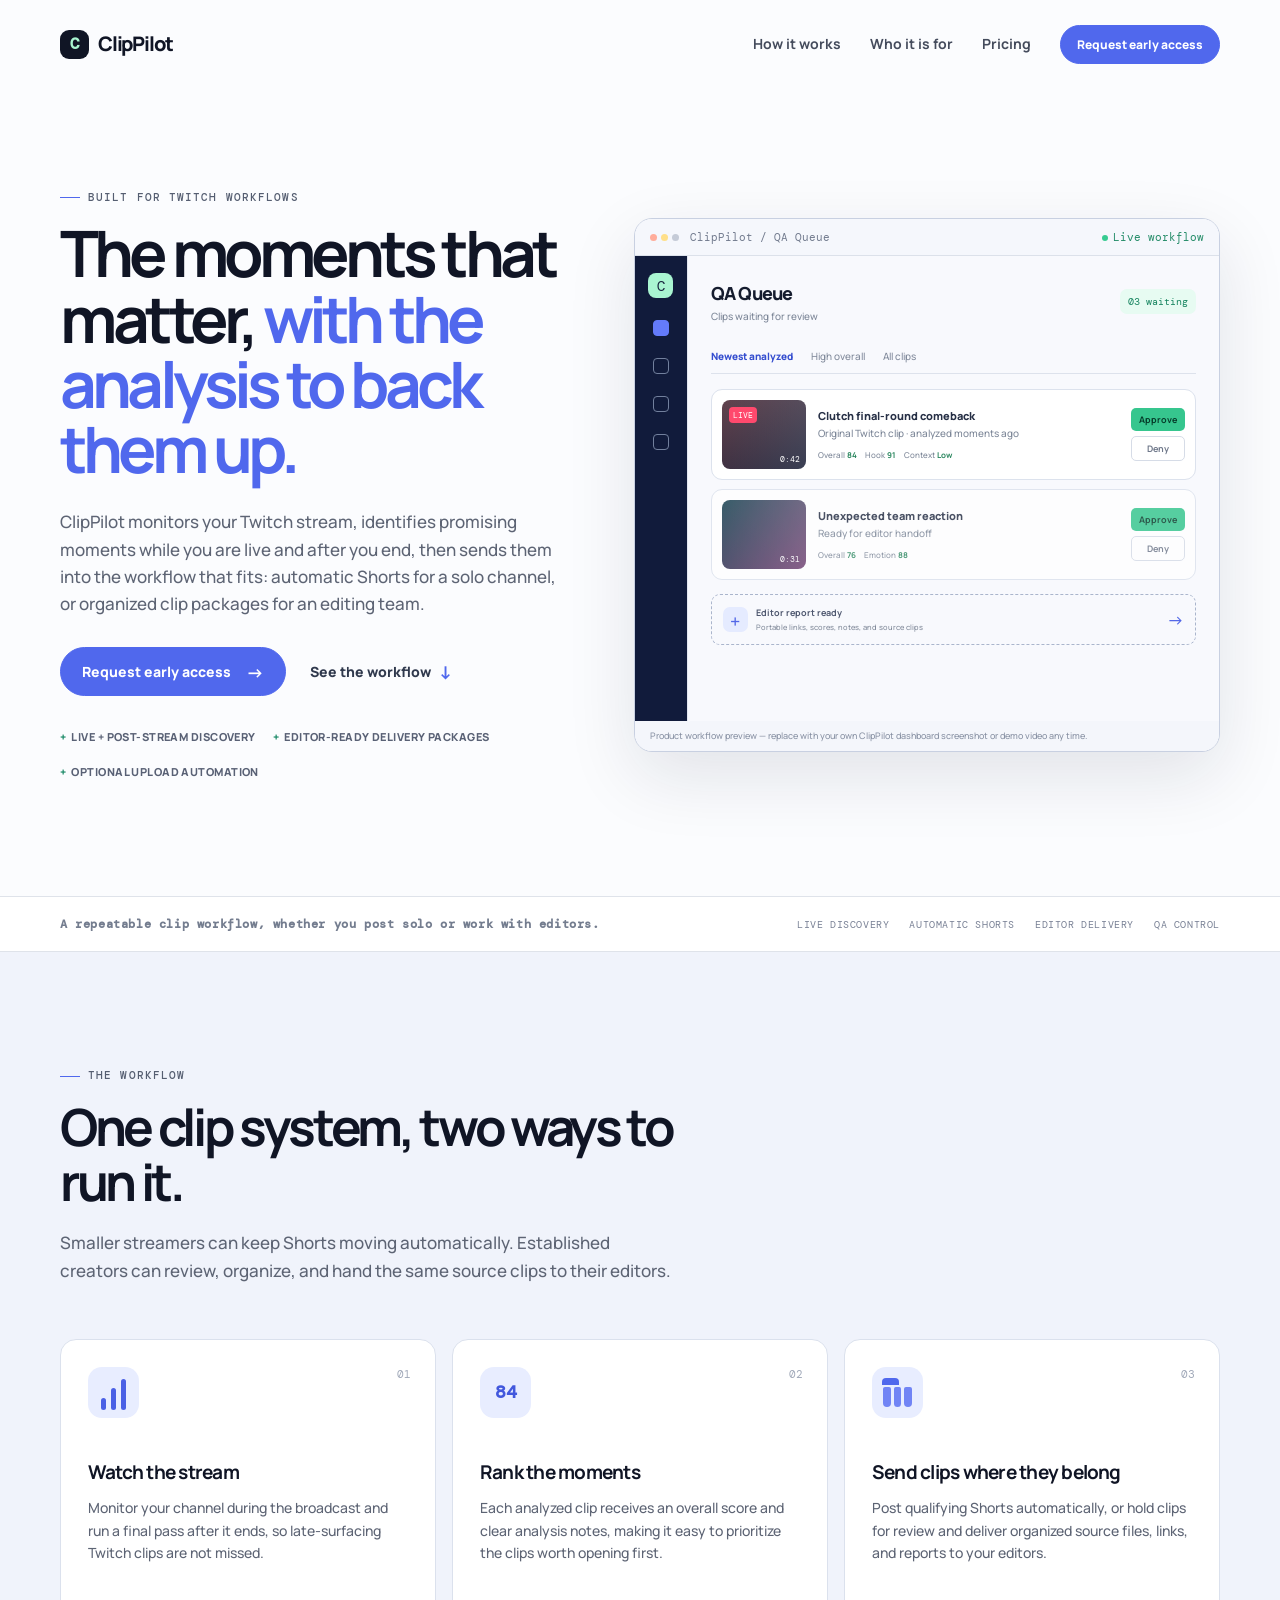
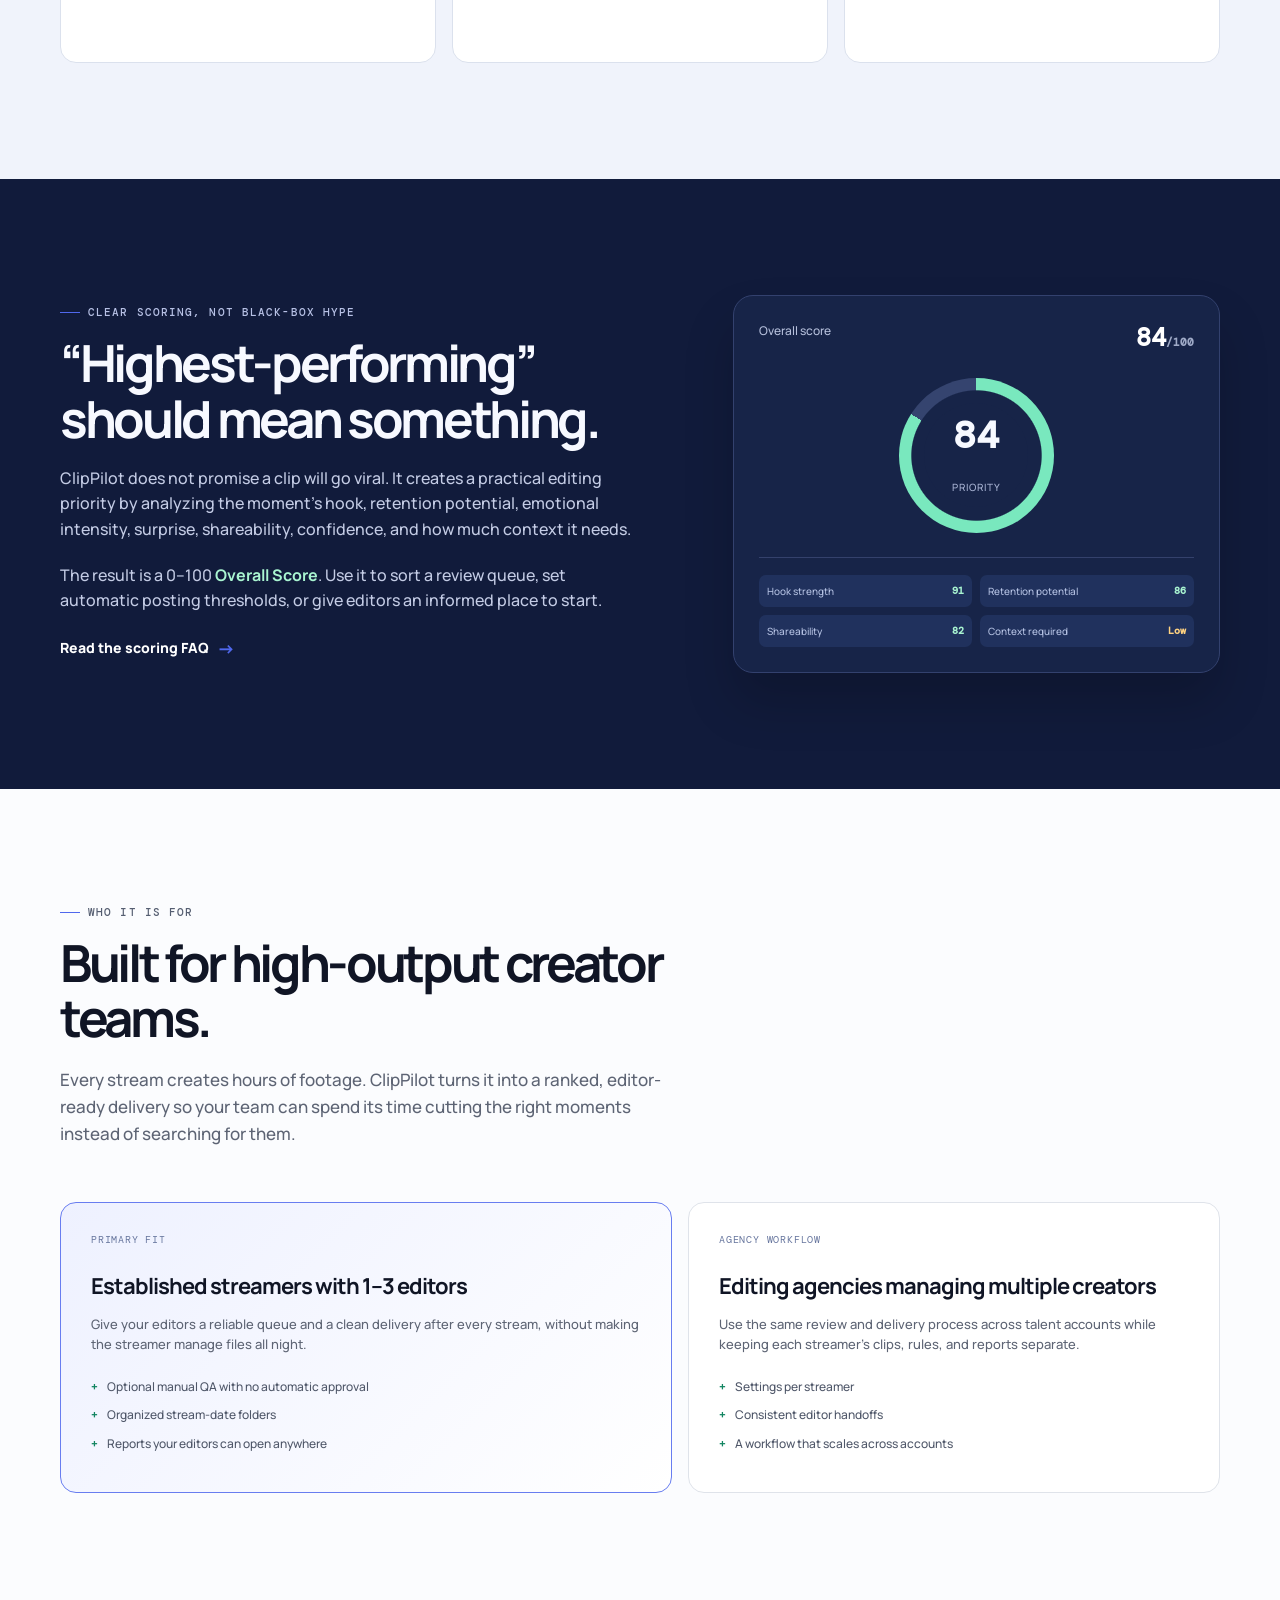
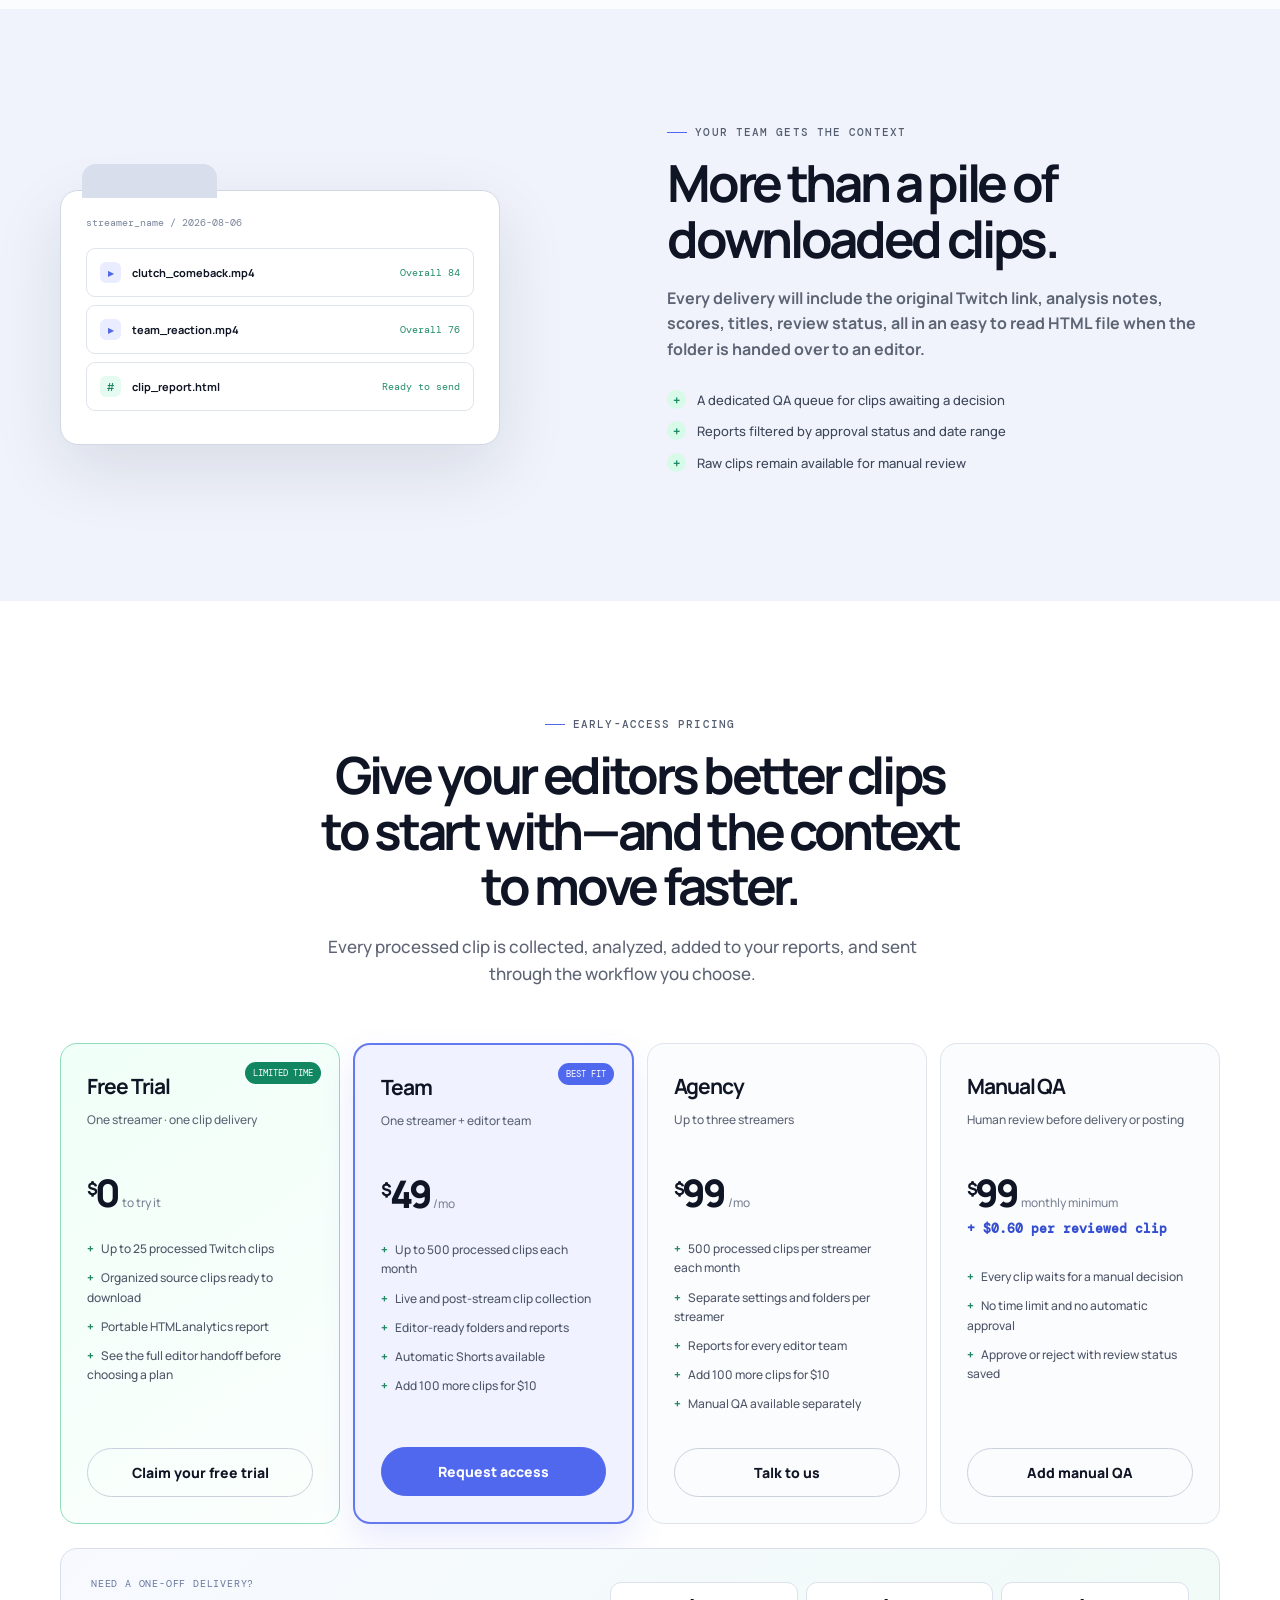
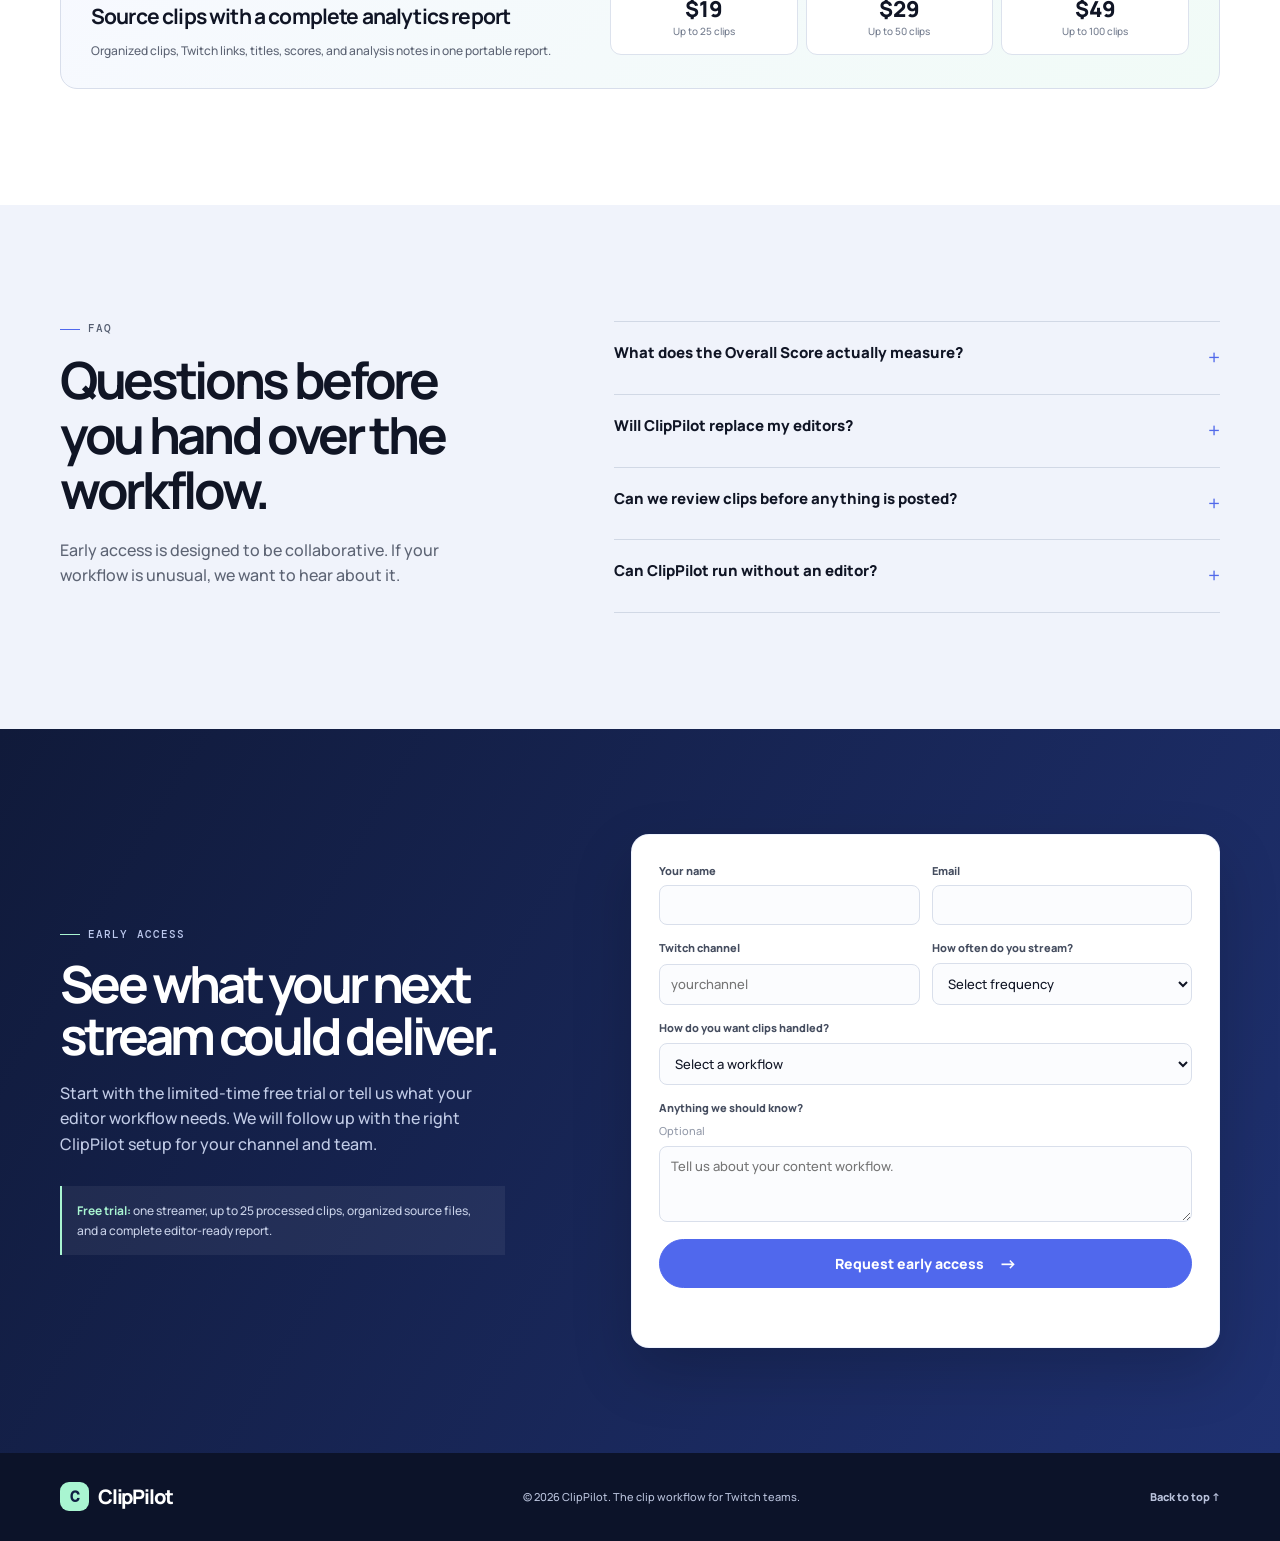
==== commit 4e6f71c2: "Add files via upload" ====
--- a/index.html
+++ b/index.html
@@ -19,7 +19,7 @@
     .package-pricing .card-kicker { margin-bottom: 10px; }
     .package-pricing h3 { margin: 0 0 8px; font-size: 21px; letter-spacing: -.04em; }
     .package-pricing > div > p:last-child { max-width: 570px; margin: 0; color: #5d6474; font-size: 12px; }
-    .package-grid { display: grid; grid-template-columns: repeat(4, 1fr); gap: 8px; }
+    .package-grid { display: grid; grid-template-columns: repeat(3, 1fr); gap: 8px; }
     .package-grid span { display: grid; gap: 3px; padding: 15px 10px; border: 1px solid #dce2ed; border-radius: 11px; background: #fff; text-align: center; }
     .package-grid b { color: #101525; font: 800 22px/1 Manrope, sans-serif; }
     .package-grid small { color: #737c8e; font-size: 10px; }
@@ -137,14 +137,14 @@
     </section>
 
     <section id="pricing" class="section pricing-section">
-      <div class="container"><div class="section-intro centered reveal"><p class="eyebrow"><span></span> Early-access pricing</p><h2>Give your editors better clips to start with&mdash;and the context to move faster.</h2><p>Every ClipPilot plan turns hours of stream footage into organized, analysis-backed clip deliveries your team can act on. Add hands-on QA when you want a human final check before anything moves forward.</p></div>
+      <div class="container"><div class="section-intro centered reveal"><p class="eyebrow"><span></span> Early-access pricing</p><h2>Give your editors better clips to start with&mdash;and the context to move faster.</h2><p>Every processed clip is collected, analyzed, added to your reports, and sent through the workflow you choose.</p></div>
         <div class="pricing-grid">
-          <article class="price-card trial-card reveal"><p class="popular trial-popular">Limited time</p><h3>Free Trial</h3><p class="price-for">One streamer &middot; one clip delivery</p><p class="price"><sup>$</sup>0<span>to try it</span></p><ul><li>Up to 25 analyzed Twitch clips</li><li>Organized source clips ready to download</li><li>Portable HTML analytics report</li><li>See the full editor handoff before choosing a plan</li></ul><a class="button button-outline" href="#apply">Claim your free trial</a></article>
-          <article class="price-card price-featured reveal"><p class="popular">Best fit</p><h3>Team</h3><p class="price-for">One streamer + editor team</p><p class="price"><sup>$</sup>49<span>/mo</span></p><ul><li>Up to 1,000 analyzed clips each month</li><li>Live and post-stream clip collection</li><li>Editor-ready raw folders</li><li>Portable HTML analytics reports</li><li>Human QA available separately</li></ul><a class="button" href="#apply">Request access</a></article>
-          <article class="price-card reveal"><h3>Agency</h3><p class="price-for">Up to three streamers</p><p class="price"><sup>$</sup>99<span>/mo</span></p><ul><li>Up to 2,500 analyzed clips combined</li><li>Separate rules and folders per streamer</li><li>Consistent reports for every editor team</li><li>Additional channels quoted upfront</li><li>Human QA available separately</li></ul><a class="button button-outline" href="#apply">Talk to us</a></article>
-          <article class="price-card concierge reveal"><h3>Manual QA</h3><p class="price-for">Human review before delivery or posting</p><p class="price"><sup>$</sup>99<span>monthly minimum</span></p><p class="metered-rate">+ $0.60 per reviewed clip</p><ul><li>Every clip waits for a manual decision</li><li>No time limit and no automatic approval</li><li>Approve or reject with review status saved</li><li>Usage is metered&mdash;never sold as unlimited</li></ul><a class="button button-outline" href="#apply">Add manual QA</a></article>
+          <article class="price-card trial-card reveal"><p class="popular trial-popular">Limited time</p><h3>Free Trial</h3><p class="price-for">One streamer &middot; one clip delivery</p><p class="price"><sup>$</sup>0<span>to try it</span></p><ul><li>Up to 25 processed Twitch clips</li><li>Organized source clips ready to download</li><li>Portable HTML analytics report</li><li>See the full editor handoff before choosing a plan</li></ul><a class="button button-outline" href="#apply">Claim your free trial</a></article>
+          <article class="price-card price-featured reveal"><p class="popular">Best fit</p><h3>Team</h3><p class="price-for">One streamer + editor team</p><p class="price"><sup>$</sup>49<span>/mo</span></p><ul><li>Up to 500 processed clips each month</li><li>Live and post-stream clip collection</li><li>Editor-ready folders and reports</li><li>Automatic Shorts available</li><li>Add 100 more clips for $10</li></ul><a class="button" href="#apply">Request access</a></article>
+          <article class="price-card reveal"><h3>Agency</h3><p class="price-for">Up to three streamers</p><p class="price"><sup>$</sup>99<span>/mo</span></p><ul><li>500 processed clips per streamer each month</li><li>Separate settings and folders per streamer</li><li>Reports for every editor team</li><li>Add 100 more clips for $10</li><li>Manual QA available separately</li></ul><a class="button button-outline" href="#apply">Talk to us</a></article>
+          <article class="price-card concierge reveal"><h3>Manual QA</h3><p class="price-for">Human review before delivery or posting</p><p class="price"><sup>$</sup>99<span>monthly minimum</span></p><p class="metered-rate">+ $0.60 per reviewed clip</p><ul><li>Every clip waits for a manual decision</li><li>No time limit and no automatic approval</li><li>Approve or reject with review status saved</li></ul><a class="button button-outline" href="#apply">Add manual QA</a></article>
         </div>
-        <div class="package-pricing reveal"><div><p class="card-kicker">Need a one-off delivery?</p><h3>Raw clip packages with a complete analytics report</h3><p>Each delivery includes organized source clips, Twitch links, titles, scores, analysis notes, and review status in a portable HTML report. Human QA is not included.</p></div><div class="package-grid"><span><b>$15</b><small>Up to 50 clips</small></span><span><b>$20</b><small>Up to 100 clips</small></span><span><b>$30</b><small>Up to 150 clips</small></span><span><b>$45</b><small>Up to 250 clips</small></span></div></div>
+        <div class="package-pricing reveal"><div><p class="card-kicker">Need a one-off delivery?</p><h3>Source clips with a complete analytics report</h3><p>Organized clips, Twitch links, titles, scores, and analysis notes in one portable report.</p></div><div class="package-grid"><span><b>$19</b><small>Up to 25 clips</small></span><span><b>$29</b><small>Up to 50 clips</small></span><span><b>$49</b><small>Up to 100 clips</small></span></div></div>
       </div>
     </section>
 
@@ -158,11 +158,11 @@
     </section>
 
     <section id="apply" class="apply-section">
-      <div class="container apply-layout"><div class="apply-copy reveal"><p class="eyebrow light"><span></span> Early access</p><h2>See what your next stream could deliver.</h2><p>Start with the limited-time free trial or tell us what your editor workflow needs. We will follow up with the right ClipPilot setup for your channel and team.</p><div class="apply-note"><b>Free trial:</b> one streamer, up to 25 analyzed clips, organized source files, and a complete editor-ready report.</div></div>
+      <div class="container apply-layout"><div class="apply-copy reveal"><p class="eyebrow light"><span></span> Early access</p><h2>See what your next stream could deliver.</h2><p>Start with the limited-time free trial or tell us what your editor workflow needs. We will follow up with the right ClipPilot setup for your channel and team.</p><div class="apply-note"><b>Free trial:</b> one streamer, up to 25 processed clips, organized source files, and a complete editor-ready report.</div></div>
         <form class="access-form reveal" id="access-form" action="https://formsubmit.co/clippilotofficial@proton.me" method="POST">
           <div class="form-row"><label>Your name<input name="name" type="text" autocomplete="name" required></label><label>Email<input name="email" type="email" autocomplete="email" required></label></div>
           <div class="form-row"><label>Twitch channel<input name="twitch_channel" type="text" placeholder="yourchannel" required></label><label>How often do you stream?<select name="stream_frequency" required><option value="" selected disabled>Select frequency</option><option>1–2 times per week</option><option>3–4 times per week</option><option>5+ times per week</option><option>Varies</option></select></label></div>
-          <label>How do you want clips handled?<select name="editor_setup" required><option value="" selected disabled>Select a workflow</option><option>Free trial &mdash; 25 analyzed clips</option><option>Automatic Shorts for my own channel</option><option>Automated package for one editor</option><option>Automated package for 2&ndash;3 editors</option><option>Package with manual QA</option><option>Managed across an agency or larger team</option></select></label>
+          <label>How do you want clips handled?<select name="editor_setup" required><option value="" selected disabled>Select a workflow</option><option>Free trial &mdash; 25 processed clips</option><option>One-off package &mdash; 25, 50, or 100 clips</option><option>Automatic Shorts for my own channel</option><option>Automated package for one editor</option><option>Automated package for 2&ndash;3 editors</option><option>Package with manual QA</option><option>Managed across an agency or larger team</option></select></label>
           <label>Anything we should know? <span>Optional</span><textarea name="notes" rows="3" placeholder="Tell us about your content workflow."></textarea></label>
           <input type="hidden" name="_subject" value="New ClipPilot early-access request">
           <input type="hidden" name="_template" value="table">
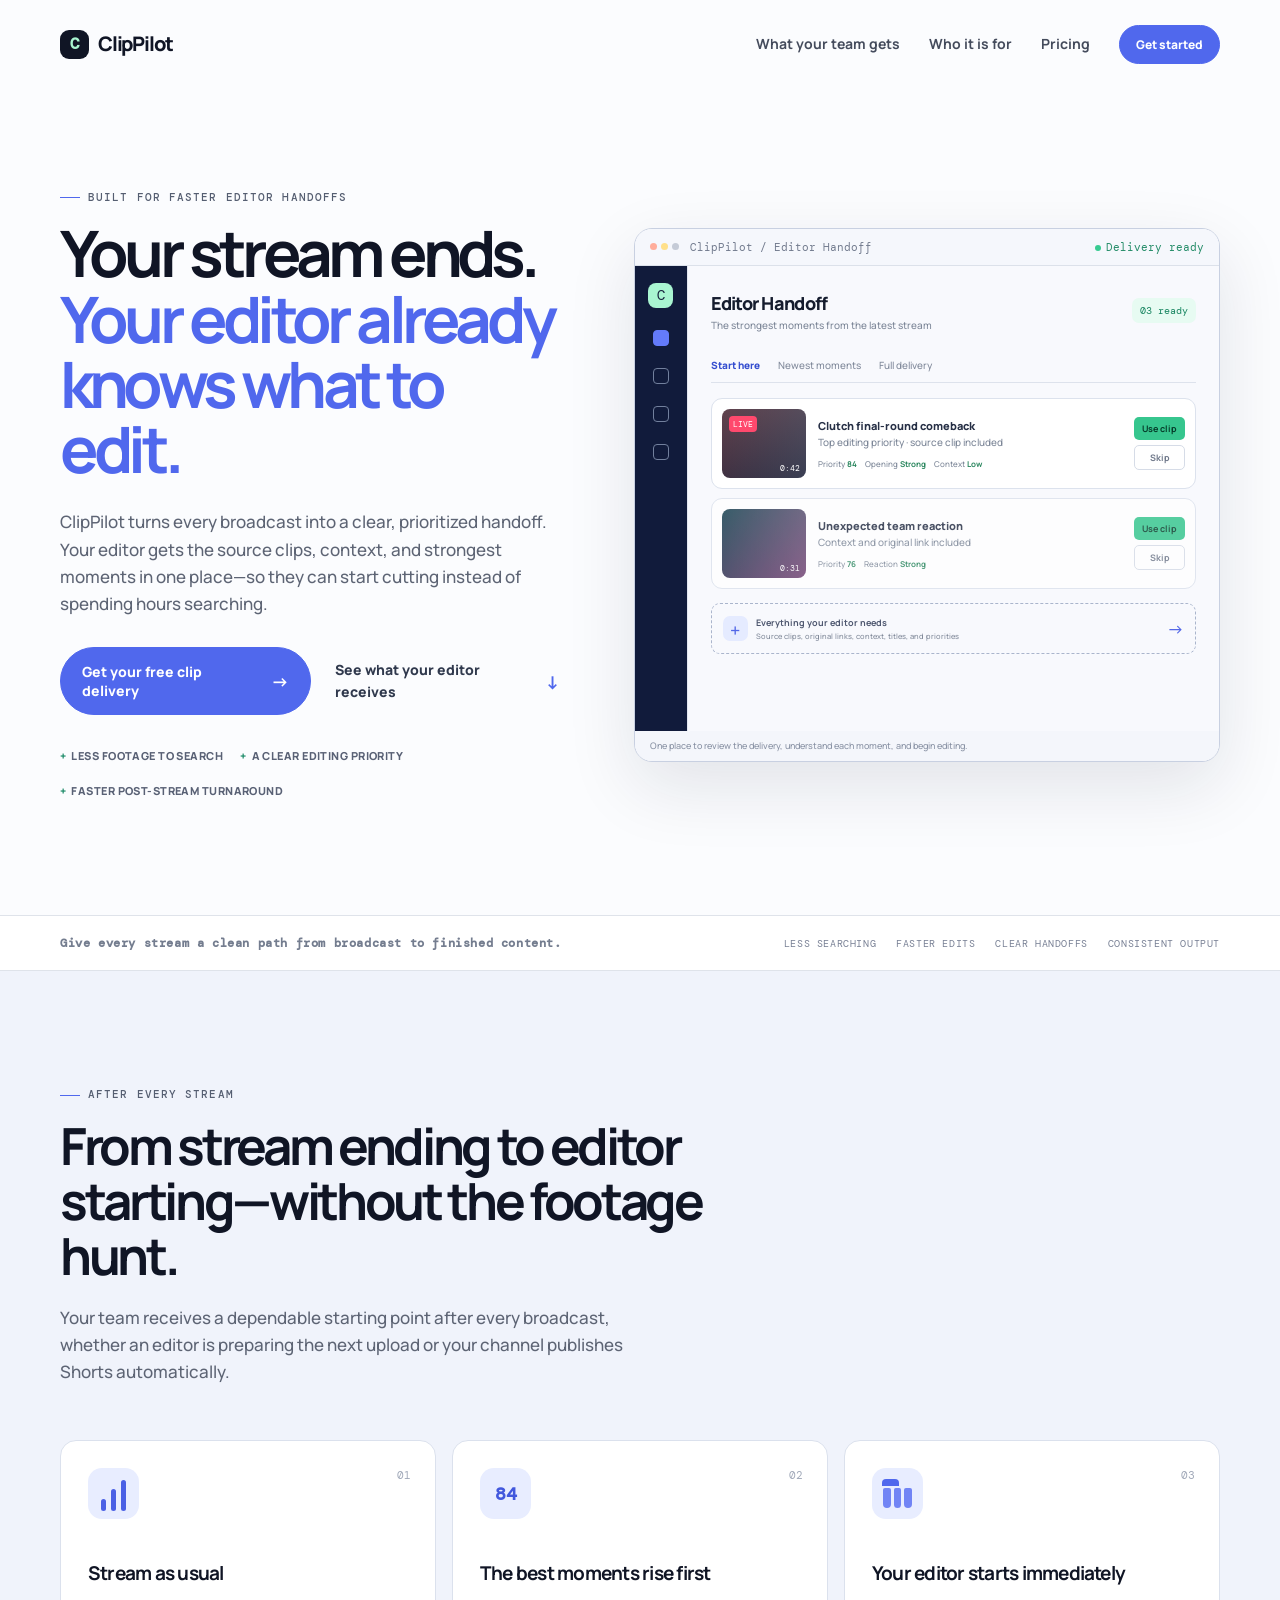
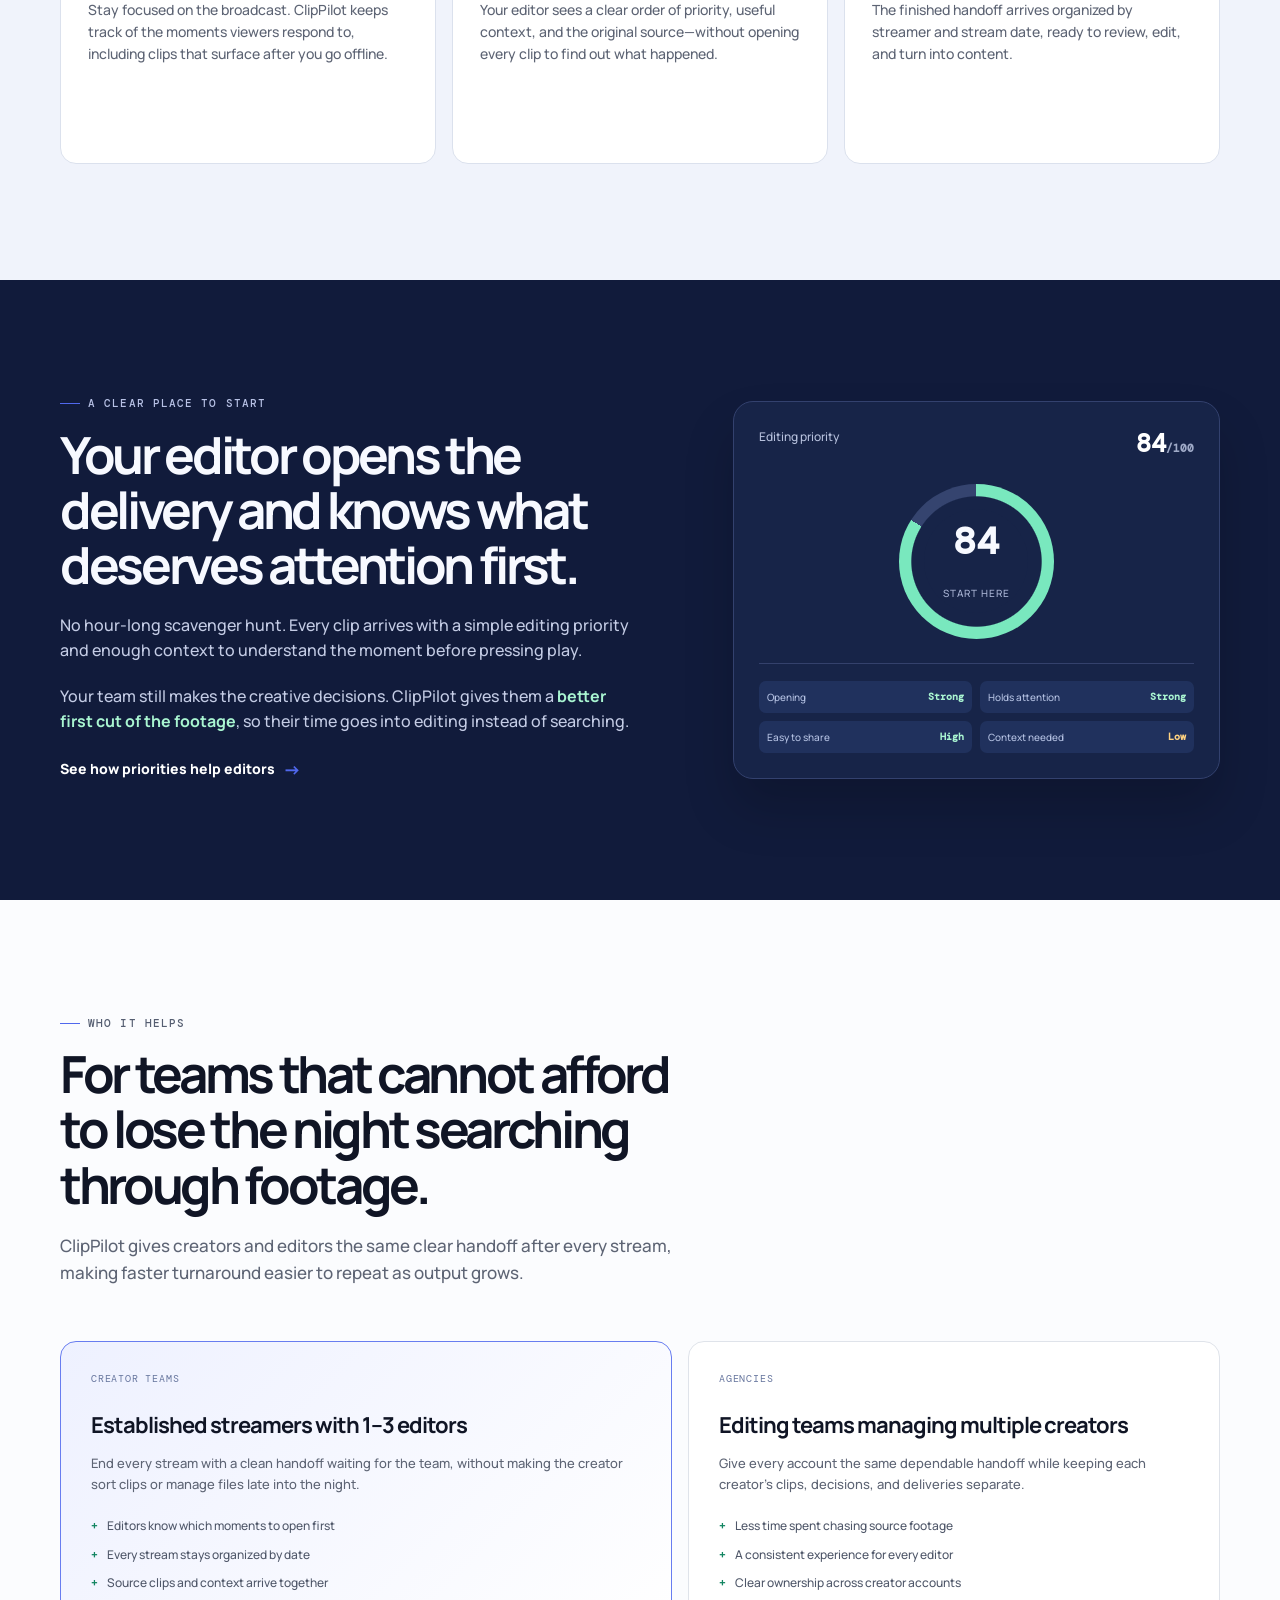
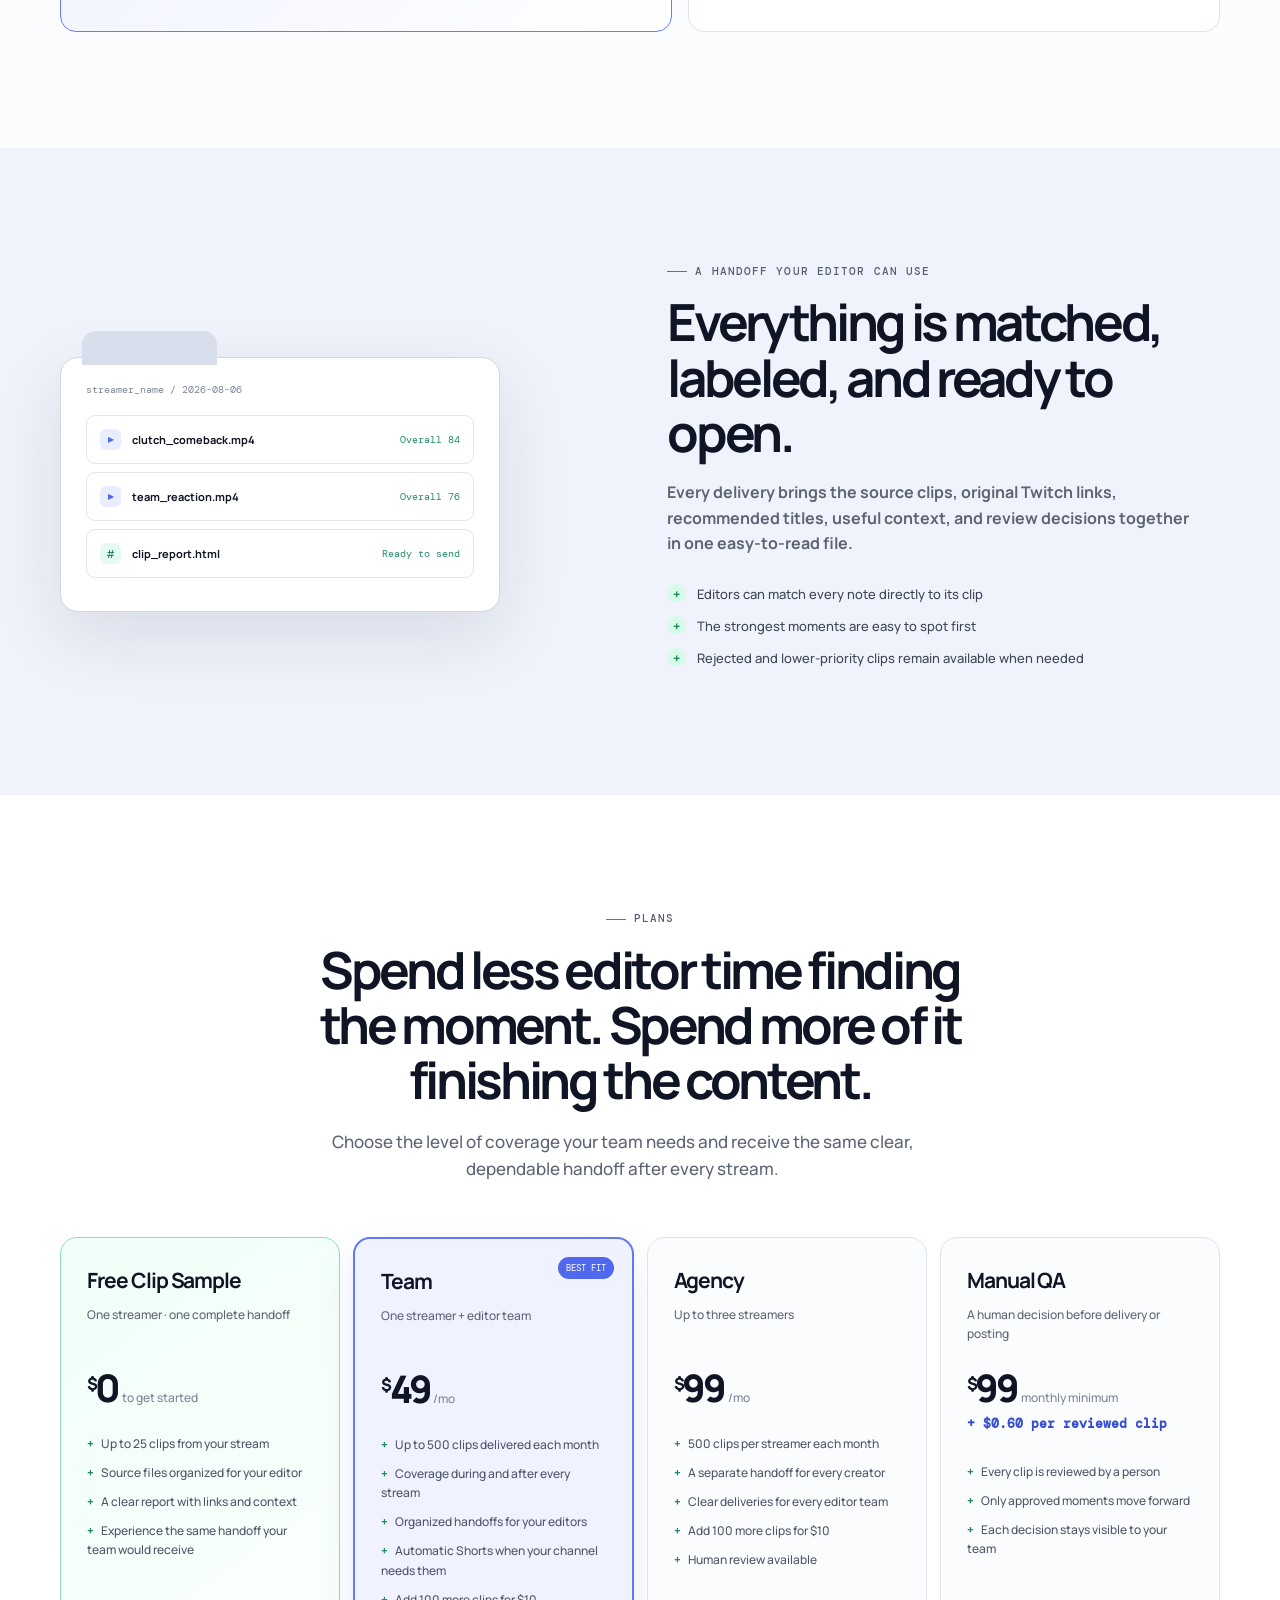
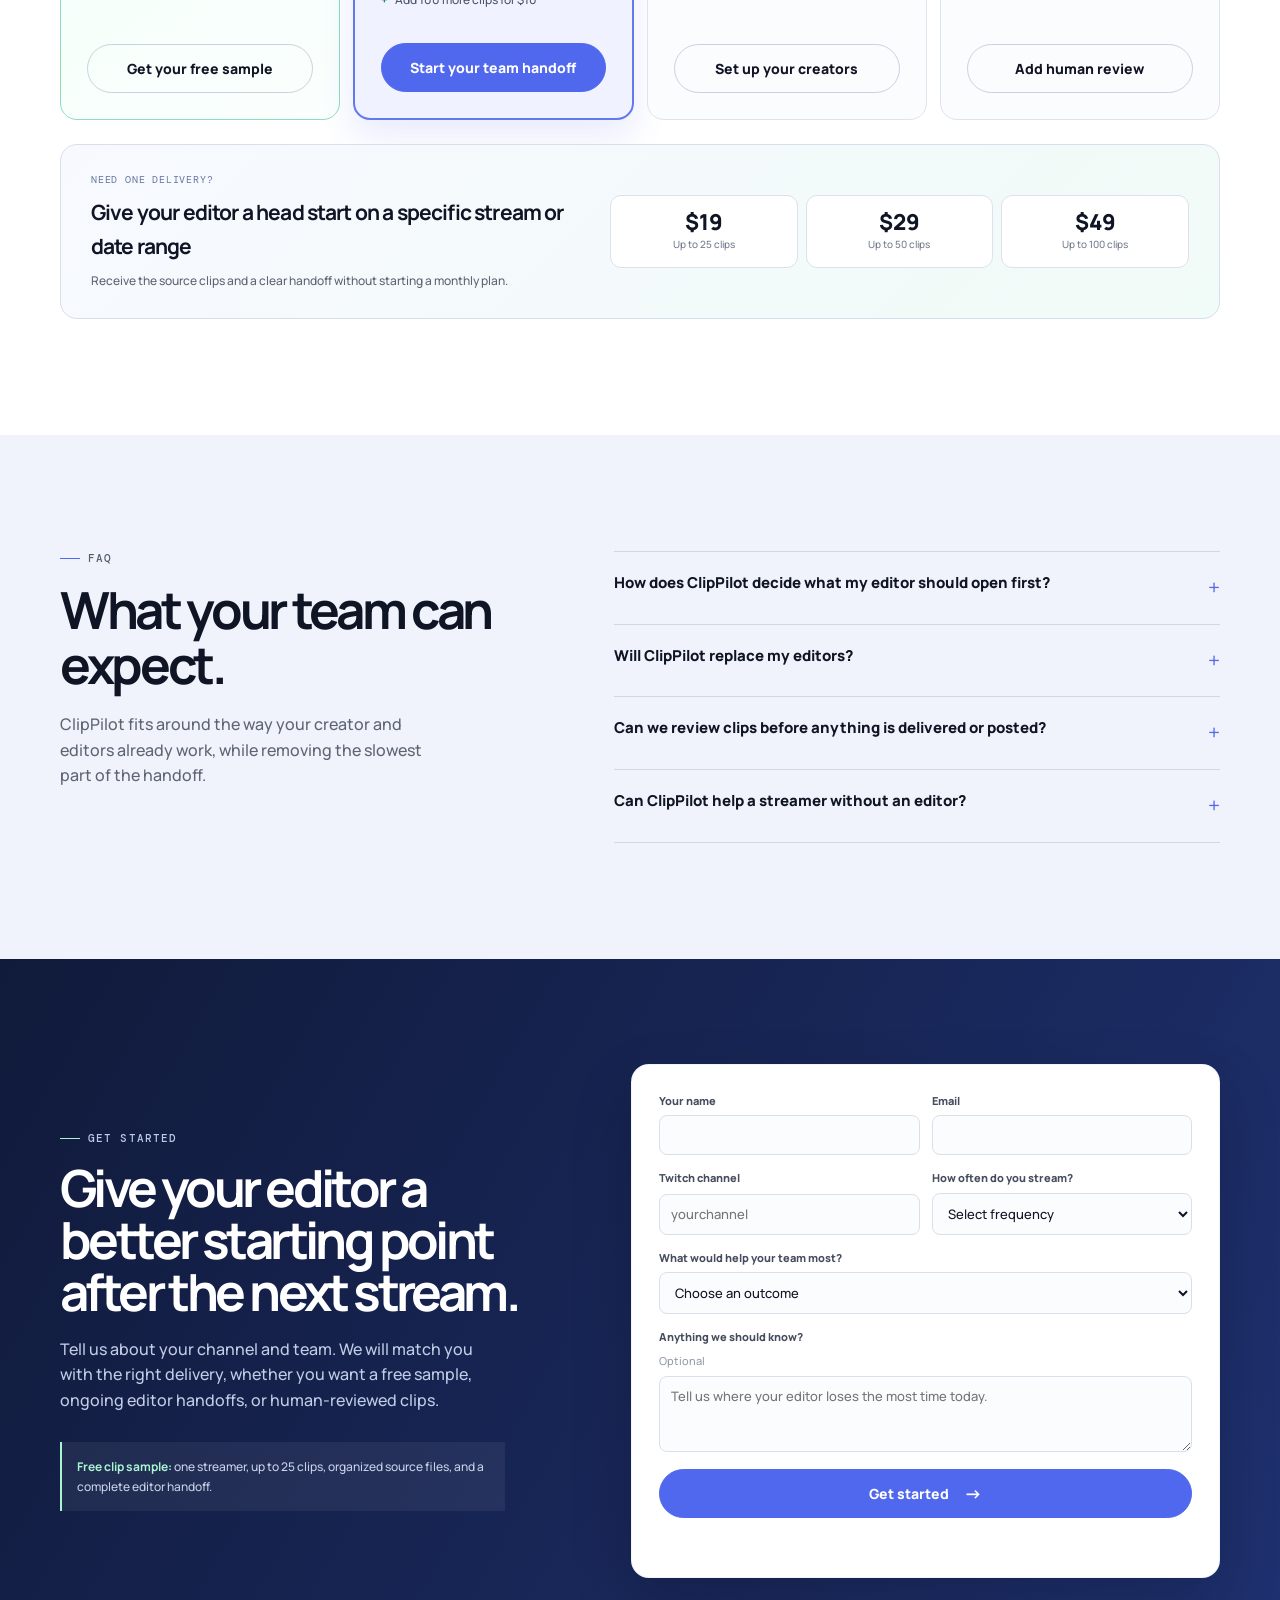
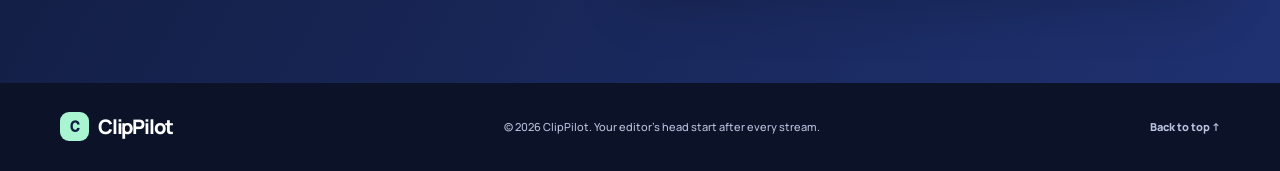
==== commit feb42ee8: "Add files via upload" ====
--- a/index.html
+++ b/index.html
@@ -3,8 +3,8 @@
 <head>
   <meta charset="UTF-8">
   <meta name="viewport" content="width=device-width, initial-scale=1">
-  <meta name="description" content="ClipPilot finds the moments that matter from every Twitch stream and delivers them to your editing team.">
-  <title>ClipPilot | The clip workflow for streamers and editor teams</title>
+  <meta name="description" content="Your stream ends. Your editor opens a prioritized clip delivery and already knows what to edit first.">
+  <title>ClipPilot | Give your editor a head start after every stream</title>
   <link rel="preconnect" href="https://fonts.googleapis.com">
   <link rel="preconnect" href="https://fonts.gstatic.com" crossorigin>
   <link href="https://fonts.googleapis.com/css2?family=DM+Mono:wght@400;500&family=Manrope:wght@400;500;600;700;800&display=swap" rel="stylesheet">
@@ -48,10 +48,10 @@
       <a class="brand" href="#top" aria-label="ClipPilot home"><span class="brand-mark">C</span>ClipPilot</a>
       <button class="nav-toggle" type="button" aria-label="Open menu" aria-expanded="false">Menu</button>
       <div class="nav-links" data-nav-links>
-        <a href="#workflow">How it works</a>
+        <a href="#workflow">What your team gets</a>
         <a href="#teams">Who it is for</a>
         <a href="#pricing">Pricing</a>
-        <a href="#apply" class="button button-small">Request early access</a>
+        <a href="#apply" class="button button-small">Get started</a>
       </div>
     </nav>
   </header>
@@ -59,72 +59,72 @@
   <main id="top">
     <section class="hero section container">
       <div class="hero-copy reveal">
-        <p class="eyebrow"><span></span> Built for Twitch workflows</p>
-        <h1>The moments that matter, <em>with the analysis to back them up.</em></h1>
-        <p class="hero-text">ClipPilot monitors your Twitch stream, identifies promising moments while you are live and after you end, then sends them into the workflow that fits: automatic Shorts for a solo channel, or organized clip packages for an editing team.</p>
+        <p class="eyebrow"><span></span> Built for faster editor handoffs</p>
+        <h1>Your stream ends. <em>Your editor already knows what to edit.</em></h1>
+        <p class="hero-text">ClipPilot turns every broadcast into a clear, prioritized handoff. Your editor gets the source clips, context, and strongest moments in one place&mdash;so they can start cutting instead of spending hours searching.</p>
         <div class="hero-actions">
-          <a class="button" href="#apply">Request early access <b>&rarr;</b></a>
-          <a class="text-link" href="#workflow">See the workflow <span>&darr;</span></a>
+          <a class="button" href="#apply">Get your free clip delivery <b>&rarr;</b></a>
+          <a class="text-link" href="#workflow">See what your editor receives <span>&darr;</span></a>
         </div>
         <ul class="hero-proof" aria-label="Key product outcomes">
-          <li>Live + post-stream discovery</li>
-          <li>Editor-ready delivery packages</li>
-          <li>Optional upload automation</li>
+          <li>Less footage to search</li>
+          <li>A clear editing priority</li>
+          <li>Faster post-stream turnaround</li>
         </ul>
       </div>
 
       <div class="product-preview reveal" aria-label="ClipPilot product workflow preview">
-        <div class="preview-bar"><span class="preview-dots"><i></i><i></i><i></i></span><span>ClipPilot / QA Queue</span><span class="live-dot">Live workflow</span></div>
+        <div class="preview-bar"><span class="preview-dots"><i></i><i></i><i></i></span><span>ClipPilot / Editor Handoff</span><span class="live-dot">Delivery ready</span></div>
         <div class="preview-body">
           <aside class="preview-sidebar"><div class="preview-logo">C</div><span class="side-active"></span><span></span><span></span><span></span></aside>
           <div class="preview-main">
-            <div class="preview-heading"><div><p>QA Queue</p><small>Clips waiting for review</small></div><span class="queue-count">03 waiting</span></div>
-            <div class="preview-tabs"><span class="active">Newest analyzed</span><span>High overall</span><span>All clips</span></div>
+            <div class="preview-heading"><div><p>Editor Handoff</p><small>The strongest moments from the latest stream</small></div><span class="queue-count">03 ready</span></div>
+            <div class="preview-tabs"><span class="active">Start here</span><span>Newest moments</span><span>Full delivery</span></div>
             <article class="queue-card">
               <div class="clip-thumb thumb-one"><span>LIVE</span><b>0:42</b></div>
-              <div class="queue-copy"><p>Clutch final-round comeback</p><small>Original Twitch clip &middot; analyzed moments ago</small><div class="score-line"><span>Overall <strong>84</strong></span><span>Hook <strong>91</strong></span><span>Context <strong>Low</strong></span></div></div>
-              <div class="queue-actions"><button type="button" tabindex="-1">Approve</button><button type="button" class="ghost" tabindex="-1">Deny</button></div>
+              <div class="queue-copy"><p>Clutch final-round comeback</p><small>Top editing priority &middot; source clip included</small><div class="score-line"><span>Priority <strong>84</strong></span><span>Opening <strong>Strong</strong></span><span>Context <strong>Low</strong></span></div></div>
+              <div class="queue-actions"><button type="button" tabindex="-1">Use clip</button><button type="button" class="ghost" tabindex="-1">Skip</button></div>
             </article>
             <article class="queue-card muted-card">
               <div class="clip-thumb thumb-two"><b>0:31</b></div>
-              <div class="queue-copy"><p>Unexpected team reaction</p><small>Ready for editor handoff</small><div class="score-line"><span>Overall <strong>76</strong></span><span>Emotion <strong>88</strong></span></div></div>
-              <div class="queue-actions"><button type="button" tabindex="-1">Approve</button><button type="button" class="ghost" tabindex="-1">Deny</button></div>
+              <div class="queue-copy"><p>Unexpected team reaction</p><small>Context and original link included</small><div class="score-line"><span>Priority <strong>76</strong></span><span>Reaction <strong>Strong</strong></span></div></div>
+              <div class="queue-actions"><button type="button" tabindex="-1">Use clip</button><button type="button" class="ghost" tabindex="-1">Skip</button></div>
             </article>
-            <div class="preview-report"><span class="report-icon">+</span><div><b>Editor report ready</b><small>Portable links, scores, notes, and source clips</small></div><span>&rarr;</span></div>
+            <div class="preview-report"><span class="report-icon">+</span><div><b>Everything your editor needs</b><small>Source clips, original links, context, titles, and priorities</small></div><span>&rarr;</span></div>
           </div>
         </div>
-        <p class="preview-caption">Product workflow preview &mdash; replace with your own ClipPilot dashboard screenshot or demo video any time.</p>
+        <p class="preview-caption">One place to review the delivery, understand each moment, and begin editing.</p>
       </div>
     </section>
 
     <section class="trusted-strip">
-      <div class="container"><p>A repeatable clip workflow, whether you post solo or work with editors.</p><div><span>LIVE DISCOVERY</span><span>AUTOMATIC SHORTS</span><span>EDITOR DELIVERY</span><span>QA CONTROL</span></div></div>
+      <div class="container"><p>Give every stream a clean path from broadcast to finished content.</p><div><span>LESS SEARCHING</span><span>FASTER EDITS</span><span>CLEAR HANDOFFS</span><span>CONSISTENT OUTPUT</span></div></div>
     </section>
 
     <section id="workflow" class="section workflow-section">
       <div class="container">
-        <div class="section-intro reveal"><p class="eyebrow"><span></span> The workflow</p><h2>One clip system, two ways to run it.</h2><p>Smaller streamers can keep Shorts moving automatically. Established creators can review, organize, and hand the same source clips to their editors.</p></div>
+        <div class="section-intro reveal"><p class="eyebrow"><span></span> After every stream</p><h2>From stream ending to editor starting&mdash;without the footage hunt.</h2><p>Your team receives a dependable starting point after every broadcast, whether an editor is preparing the next upload or your channel publishes Shorts automatically.</p></div>
         <div class="workflow-grid">
-          <article class="workflow-card reveal"><span class="step">01</span><div class="workflow-icon signal-icon"><i></i><i></i><i></i></div><h3>Watch the stream</h3><p>Monitor your channel during the broadcast and run a final pass after it ends, so late-surfacing Twitch clips are not missed.</p></article>
-          <article class="workflow-card reveal"><span class="step">02</span><div class="workflow-icon score-icon">84</div><h3>Rank the moments</h3><p>Each analyzed clip receives an overall score and clear analysis notes, making it easy to prioritize the clips worth opening first.</p></article>
-          <article class="workflow-card reveal"><span class="step">03</span><div class="workflow-icon folder-icon"><i></i><i></i><i></i></div><h3>Send clips where they belong</h3><p>Post qualifying Shorts automatically, or hold clips for review and deliver organized source files, links, and reports to your editors.</p></article>
+          <article class="workflow-card reveal"><span class="step">01</span><div class="workflow-icon signal-icon"><i></i><i></i><i></i></div><h3>Stream as usual</h3><p>Stay focused on the broadcast. ClipPilot keeps track of the moments viewers respond to, including clips that surface after you go offline.</p></article>
+          <article class="workflow-card reveal"><span class="step">02</span><div class="workflow-icon score-icon">84</div><h3>The best moments rise first</h3><p>Your editor sees a clear order of priority, useful context, and the original source&mdash;without opening every clip to find out what happened.</p></article>
+          <article class="workflow-card reveal"><span class="step">03</span><div class="workflow-icon folder-icon"><i></i><i></i><i></i></div><h3>Your editor starts immediately</h3><p>The finished handoff arrives organized by streamer and stream date, ready to review, edit, and turn into content.</p></article>
         </div>
       </div>
     </section>
 
     <section class="section score-section">
       <div class="container score-layout">
-        <div class="score-copy reveal"><p class="eyebrow"><span></span> Clear scoring, not black-box hype</p><h2>“Highest-performing” should mean something.</h2><p>ClipPilot does not promise a clip will go viral. It creates a practical editing priority by analyzing the moment’s hook, retention potential, emotional intensity, surprise, shareability, confidence, and how much context it needs.</p><p>The result is a 0&ndash;100 <strong>Overall Score</strong>. Use it to sort a review queue, set automatic posting thresholds, or give editors an informed place to start.</p><a href="#faq" class="text-link">Read the scoring FAQ <span>&rarr;</span></a></div>
-        <div class="score-panel reveal"><div class="panel-top"><span>Overall score</span><b>84<span>/100</span></b></div><div class="score-ring"><div><strong>84</strong><small>priority</small></div></div><div class="metric-list"><div><span>Hook strength</span><b>91</b></div><div><span>Retention potential</span><b>86</b></div><div><span>Shareability</span><b>82</b></div><div><span>Context required</span><b class="low-context">Low</b></div></div></div>
+        <div class="score-copy reveal"><p class="eyebrow"><span></span> A clear place to start</p><h2>Your editor opens the delivery and knows what deserves attention first.</h2><p>No hour-long scavenger hunt. Every clip arrives with a simple editing priority and enough context to understand the moment before pressing play.</p><p>Your team still makes the creative decisions. ClipPilot gives them a <strong>better first cut of the footage</strong>, so their time goes into editing instead of searching.</p><a href="#faq" class="text-link">See how priorities help editors <span>&rarr;</span></a></div>
+        <div class="score-panel reveal"><div class="panel-top"><span>Editing priority</span><b>84<span>/100</span></b></div><div class="score-ring"><div><strong>84</strong><small>start here</small></div></div><div class="metric-list"><div><span>Opening</span><b>Strong</b></div><div><span>Holds attention</span><b>Strong</b></div><div><span>Easy to share</span><b>High</b></div><div><span>Context needed</span><b class="low-context">Low</b></div></div></div>
       </div>
     </section>
 
     <section id="teams" class="section">
       <div class="container">
-        <div class="section-intro reveal"><p class="eyebrow"><span></span> Who it is for</p><h2>Built for high-output creator teams.</h2><p>Every stream creates hours of footage. ClipPilot turns it into a ranked, editor-ready delivery so your team can spend its time cutting the right moments instead of searching for them.</p></div>
+        <div class="section-intro reveal"><p class="eyebrow"><span></span> Who it helps</p><h2>For teams that cannot afford to lose the night searching through footage.</h2><p>ClipPilot gives creators and editors the same clear handoff after every stream, making faster turnaround easier to repeat as output grows.</p></div>
         <div class="audience-grid">
-          <article class="audience-card featured-audience reveal"><p class="card-kicker">Primary fit</p><h3>Established streamers with 1&ndash;3 editors</h3><p>Give your editors a reliable queue and a clean delivery after every stream, without making the streamer manage files all night.</p><ul><li>Optional manual QA with no automatic approval</li><li>Organized stream-date folders</li><li>Reports your editors can open anywhere</li></ul></article>
-          <article class="audience-card reveal"><p class="card-kicker">Agency workflow</p><h3>Editing agencies managing multiple creators</h3><p>Use the same review and delivery process across talent accounts while keeping each streamer&rsquo;s clips, rules, and reports separate.</p><ul><li>Settings per streamer</li><li>Consistent editor handoffs</li><li>A workflow that scales across accounts</li></ul></article>
+          <article class="audience-card featured-audience reveal"><p class="card-kicker">Creator teams</p><h3>Established streamers with 1&ndash;3 editors</h3><p>End every stream with a clean handoff waiting for the team, without making the creator sort clips or manage files late into the night.</p><ul><li>Editors know which moments to open first</li><li>Every stream stays organized by date</li><li>Source clips and context arrive together</li></ul></article>
+          <article class="audience-card reveal"><p class="card-kicker">Agencies</p><h3>Editing teams managing multiple creators</h3><p>Give every account the same dependable handoff while keeping each creator&rsquo;s clips, decisions, and deliveries separate.</p><ul><li>Less time spent chasing source footage</li><li>A consistent experience for every editor</li><li>Clear ownership across creator accounts</li></ul></article>
         </div>
       </div>
     </section>
@@ -132,48 +132,48 @@
     <section class="section delivery-section">
       <div class="container delivery-layout">
         <div class="delivery-visual reveal"><div class="delivery-folder"><div class="folder-tab"></div><div class="folder-body"><p>streamer_name / 2026-08-06</p><div class="file-row"><span class="file-play">&#9654;</span><b>clutch_comeback.mp4</b><em>Overall 84</em></div><div class="file-row"><span class="file-play">&#9654;</span><b>team_reaction.mp4</b><em>Overall 76</em></div><div class="file-row"><span class="file-doc">#</span><b>clip_report.html</b><em>Ready to send</em></div></div></div></div>
-        <div class="delivery-copy reveal"><p class="eyebrow"><span></span> Your team gets the context</p><h2>More than a pile of downloaded clips.</h2><p><strong>Every delivery will include the original Twitch link, analysis notes, scores, titles, review status, all in an easy to read HTML file when the folder is handed over to an editor.</strong></p><div class="check-list"><p><b>+</b> A dedicated QA queue for clips awaiting a decision</p><p><b>+</b> Reports filtered by approval status and date range</p><p><b>+</b> Raw clips remain available for manual review</p></div></div>
+        <div class="delivery-copy reveal"><p class="eyebrow"><span></span> A handoff your editor can use</p><h2>Everything is matched, labeled, and ready to open.</h2><p><strong>Every delivery brings the source clips, original Twitch links, recommended titles, useful context, and review decisions together in one easy-to-read file.</strong></p><div class="check-list"><p><b>+</b> Editors can match every note directly to its clip</p><p><b>+</b> The strongest moments are easy to spot first</p><p><b>+</b> Rejected and lower-priority clips remain available when needed</p></div></div>
       </div>
     </section>
 
     <section id="pricing" class="section pricing-section">
-      <div class="container"><div class="section-intro centered reveal"><p class="eyebrow"><span></span> Early-access pricing</p><h2>Give your editors better clips to start with&mdash;and the context to move faster.</h2><p>Every processed clip is collected, analyzed, added to your reports, and sent through the workflow you choose.</p></div>
+      <div class="container"><div class="section-intro centered reveal"><p class="eyebrow"><span></span> Plans</p><h2>Spend less editor time finding the moment. Spend more of it finishing the content.</h2><p>Choose the level of coverage your team needs and receive the same clear, dependable handoff after every stream.</p></div>
         <div class="pricing-grid">
-          <article class="price-card trial-card reveal"><p class="popular trial-popular">Limited time</p><h3>Free Trial</h3><p class="price-for">One streamer &middot; one clip delivery</p><p class="price"><sup>$</sup>0<span>to try it</span></p><ul><li>Up to 25 processed Twitch clips</li><li>Organized source clips ready to download</li><li>Portable HTML analytics report</li><li>See the full editor handoff before choosing a plan</li></ul><a class="button button-outline" href="#apply">Claim your free trial</a></article>
-          <article class="price-card price-featured reveal"><p class="popular">Best fit</p><h3>Team</h3><p class="price-for">One streamer + editor team</p><p class="price"><sup>$</sup>49<span>/mo</span></p><ul><li>Up to 500 processed clips each month</li><li>Live and post-stream clip collection</li><li>Editor-ready folders and reports</li><li>Automatic Shorts available</li><li>Add 100 more clips for $10</li></ul><a class="button" href="#apply">Request access</a></article>
-          <article class="price-card reveal"><h3>Agency</h3><p class="price-for">Up to three streamers</p><p class="price"><sup>$</sup>99<span>/mo</span></p><ul><li>500 processed clips per streamer each month</li><li>Separate settings and folders per streamer</li><li>Reports for every editor team</li><li>Add 100 more clips for $10</li><li>Manual QA available separately</li></ul><a class="button button-outline" href="#apply">Talk to us</a></article>
-          <article class="price-card concierge reveal"><h3>Manual QA</h3><p class="price-for">Human review before delivery or posting</p><p class="price"><sup>$</sup>99<span>monthly minimum</span></p><p class="metered-rate">+ $0.60 per reviewed clip</p><ul><li>Every clip waits for a manual decision</li><li>No time limit and no automatic approval</li><li>Approve or reject with review status saved</li></ul><a class="button button-outline" href="#apply">Add manual QA</a></article>
+          <article class="price-card trial-card reveal"><h3>Free Clip Sample</h3><p class="price-for">One streamer &middot; one complete handoff</p><p class="price"><sup>$</sup>0<span>to get started</span></p><ul><li>Up to 25 clips from your stream</li><li>Source files organized for your editor</li><li>A clear report with links and context</li><li>Experience the same handoff your team would receive</li></ul><a class="button button-outline" href="#apply">Get your free sample</a></article>
+          <article class="price-card price-featured reveal"><p class="popular">Best fit</p><h3>Team</h3><p class="price-for">One streamer + editor team</p><p class="price"><sup>$</sup>49<span>/mo</span></p><ul><li>Up to 500 clips delivered each month</li><li>Coverage during and after every stream</li><li>Organized handoffs for your editors</li><li>Automatic Shorts when your channel needs them</li><li>Add 100 more clips for $10</li></ul><a class="button" href="#apply">Start your team handoff</a></article>
+          <article class="price-card reveal"><h3>Agency</h3><p class="price-for">Up to three streamers</p><p class="price"><sup>$</sup>99<span>/mo</span></p><ul><li>500 clips per streamer each month</li><li>A separate handoff for every creator</li><li>Clear deliveries for every editor team</li><li>Add 100 more clips for $10</li><li>Human review available</li></ul><a class="button button-outline" href="#apply">Set up your creators</a></article>
+          <article class="price-card concierge reveal"><h3>Manual QA</h3><p class="price-for">A human decision before delivery or posting</p><p class="price"><sup>$</sup>99<span>monthly minimum</span></p><p class="metered-rate">+ $0.60 per reviewed clip</p><ul><li>Every clip is reviewed by a person</li><li>Only approved moments move forward</li><li>Each decision stays visible to your team</li></ul><a class="button button-outline" href="#apply">Add human review</a></article>
         </div>
-        <div class="package-pricing reveal"><div><p class="card-kicker">Need a one-off delivery?</p><h3>Source clips with a complete analytics report</h3><p>Organized clips, Twitch links, titles, scores, and analysis notes in one portable report.</p></div><div class="package-grid"><span><b>$19</b><small>Up to 25 clips</small></span><span><b>$29</b><small>Up to 50 clips</small></span><span><b>$49</b><small>Up to 100 clips</small></span></div></div>
+        <div class="package-pricing reveal"><div><p class="card-kicker">Need one delivery?</p><h3>Give your editor a head start on a specific stream or date range</h3><p>Receive the source clips and a clear handoff without starting a monthly plan.</p></div><div class="package-grid"><span><b>$19</b><small>Up to 25 clips</small></span><span><b>$29</b><small>Up to 50 clips</small></span><span><b>$49</b><small>Up to 100 clips</small></span></div></div>
       </div>
     </section>
 
     <section id="faq" class="section faq-section">
-      <div class="container faq-layout"><div class="faq-heading reveal"><p class="eyebrow"><span></span> FAQ</p><h2>Questions before you hand over the workflow.</h2><p>Early access is designed to be collaborative. If your workflow is unusual, we want to hear about it.</p></div><div class="faq-list reveal">
-        <details><summary>What does the Overall Score actually measure?<span>+</span></summary><p>It is an editing-priority score, not a promise of viral performance. It combines analyzed signals such as hook strength, retention potential, emotion, surprise, shareability, confidence, and a penalty for moments that need too much context.</p></details>
-        <details><summary>Will ClipPilot replace my editors?<span>+</span></summary><p>No. It gives editors a faster, better-organized starting point. Your team still decides the final edit, styling, captions, and what gets published.</p></details>
-        <details><summary>Can we review clips before anything is posted?<span>+</span></summary><p>Yes. Manual QA holds every clip until you approve or reject it. There is no timer and nothing is automatically approved. QA starts at a $99 monthly minimum and is billed at $0.60 per reviewed clip.</p></details>
-        <details><summary>Can ClipPilot run without an editor?<span>+</span></summary><p>Yes. Smaller streamers can use a lighter workflow that analyzes clips and automatically posts the ones that clear their minimum score. Review queues and editor delivery can be added later if the channel grows into them.</p></details>
+      <div class="container faq-layout"><div class="faq-heading reveal"><p class="eyebrow"><span></span> FAQ</p><h2>What your team can expect.</h2><p>ClipPilot fits around the way your creator and editors already work, while removing the slowest part of the handoff.</p></div><div class="faq-list reveal">
+        <details><summary>How does ClipPilot decide what my editor should open first?<span>+</span></summary><p>Each moment receives a practical editing priority based on how quickly it gets to the point, how well it can hold attention, and how much outside context it needs. It helps your editor choose a starting point without pretending to guarantee virality.</p></details>
+        <details><summary>Will ClipPilot replace my editors?<span>+</span></summary><p>No. It protects their time. Your editors still shape the story, pacing, captions, style, and final publish decision; they simply begin with the right footage already in front of them.</p></details>
+        <details><summary>Can we review clips before anything is delivered or posted?<span>+</span></summary><p>Yes. Human review can hold every clip until it receives an approval or rejection. Only the moments you approve move forward.</p></details>
+        <details><summary>Can ClipPilot help a streamer without an editor?<span>+</span></summary><p>Yes. ClipPilot can prepare and publish qualifying Shorts for channels handling content on their own, while editor-led teams receive organized source clips and a complete handoff.</p></details>
       </div></div>
     </section>
 
     <section id="apply" class="apply-section">
-      <div class="container apply-layout"><div class="apply-copy reveal"><p class="eyebrow light"><span></span> Early access</p><h2>See what your next stream could deliver.</h2><p>Start with the limited-time free trial or tell us what your editor workflow needs. We will follow up with the right ClipPilot setup for your channel and team.</p><div class="apply-note"><b>Free trial:</b> one streamer, up to 25 processed clips, organized source files, and a complete editor-ready report.</div></div>
+      <div class="container apply-layout"><div class="apply-copy reveal"><p class="eyebrow light"><span></span> Get started</p><h2>Give your editor a better starting point after the next stream.</h2><p>Tell us about your channel and team. We will match you with the right delivery, whether you want a free sample, ongoing editor handoffs, or human-reviewed clips.</p><div class="apply-note"><b>Free clip sample:</b> one streamer, up to 25 clips, organized source files, and a complete editor handoff.</div></div>
         <form class="access-form reveal" id="access-form" action="https://formsubmit.co/clippilotofficial@proton.me" method="POST">
           <div class="form-row"><label>Your name<input name="name" type="text" autocomplete="name" required></label><label>Email<input name="email" type="email" autocomplete="email" required></label></div>
           <div class="form-row"><label>Twitch channel<input name="twitch_channel" type="text" placeholder="yourchannel" required></label><label>How often do you stream?<select name="stream_frequency" required><option value="" selected disabled>Select frequency</option><option>1–2 times per week</option><option>3–4 times per week</option><option>5+ times per week</option><option>Varies</option></select></label></div>
-          <label>How do you want clips handled?<select name="editor_setup" required><option value="" selected disabled>Select a workflow</option><option>Free trial &mdash; 25 processed clips</option><option>One-off package &mdash; 25, 50, or 100 clips</option><option>Automatic Shorts for my own channel</option><option>Automated package for one editor</option><option>Automated package for 2&ndash;3 editors</option><option>Package with manual QA</option><option>Managed across an agency or larger team</option></select></label>
-          <label>Anything we should know? <span>Optional</span><textarea name="notes" rows="3" placeholder="Tell us about your content workflow."></textarea></label>
-          <input type="hidden" name="_subject" value="New ClipPilot early-access request">
+          <label>What would help your team most?<select name="editor_setup" required><option value="" selected disabled>Choose an outcome</option><option>Free clip sample &mdash; up to 25 clips</option><option>One-time editor handoff &mdash; 25, 50, or 100 clips</option><option>Ongoing handoffs for one editor</option><option>Ongoing handoffs for 2&ndash;3 editors</option><option>Human-reviewed clip deliveries</option><option>Automatic Shorts for my channel</option><option>Deliveries across several creators</option></select></label>
+          <label>Anything we should know? <span>Optional</span><textarea name="notes" rows="3" placeholder="Tell us where your editor loses the most time today."></textarea></label>
+          <input type="hidden" name="_subject" value="New ClipPilot request">
           <input type="hidden" name="_template" value="table">
           <input type="text" name="_honey" tabindex="-1" autocomplete="off" style="display:none">
-          <button class="button form-submit" type="submit">Request early access <b>&rarr;</b></button><p class="form-status" aria-live="polite"></p>
+          <button class="button form-submit" type="submit">Get started <b>&rarr;</b></button><p class="form-status" aria-live="polite"></p>
         </form>
       </div>
     </section>
   </main>
 
-  <footer class="footer"><div class="container footer-row"><a class="brand" href="#top"><span class="brand-mark">C</span>ClipPilot</a><p>&copy; 2026 ClipPilot. The clip workflow for Twitch teams.</p><a href="#top" class="back-top">Back to top &uarr;</a></div></footer>
+  <footer class="footer"><div class="container footer-row"><a class="brand" href="#top"><span class="brand-mark">C</span>ClipPilot</a><p>&copy; 2026 ClipPilot. Your editor&rsquo;s head start after every stream.</p><a href="#top" class="back-top">Back to top &uarr;</a></div></footer>
   <script src="script.js"></script>
 </body>
 </html>
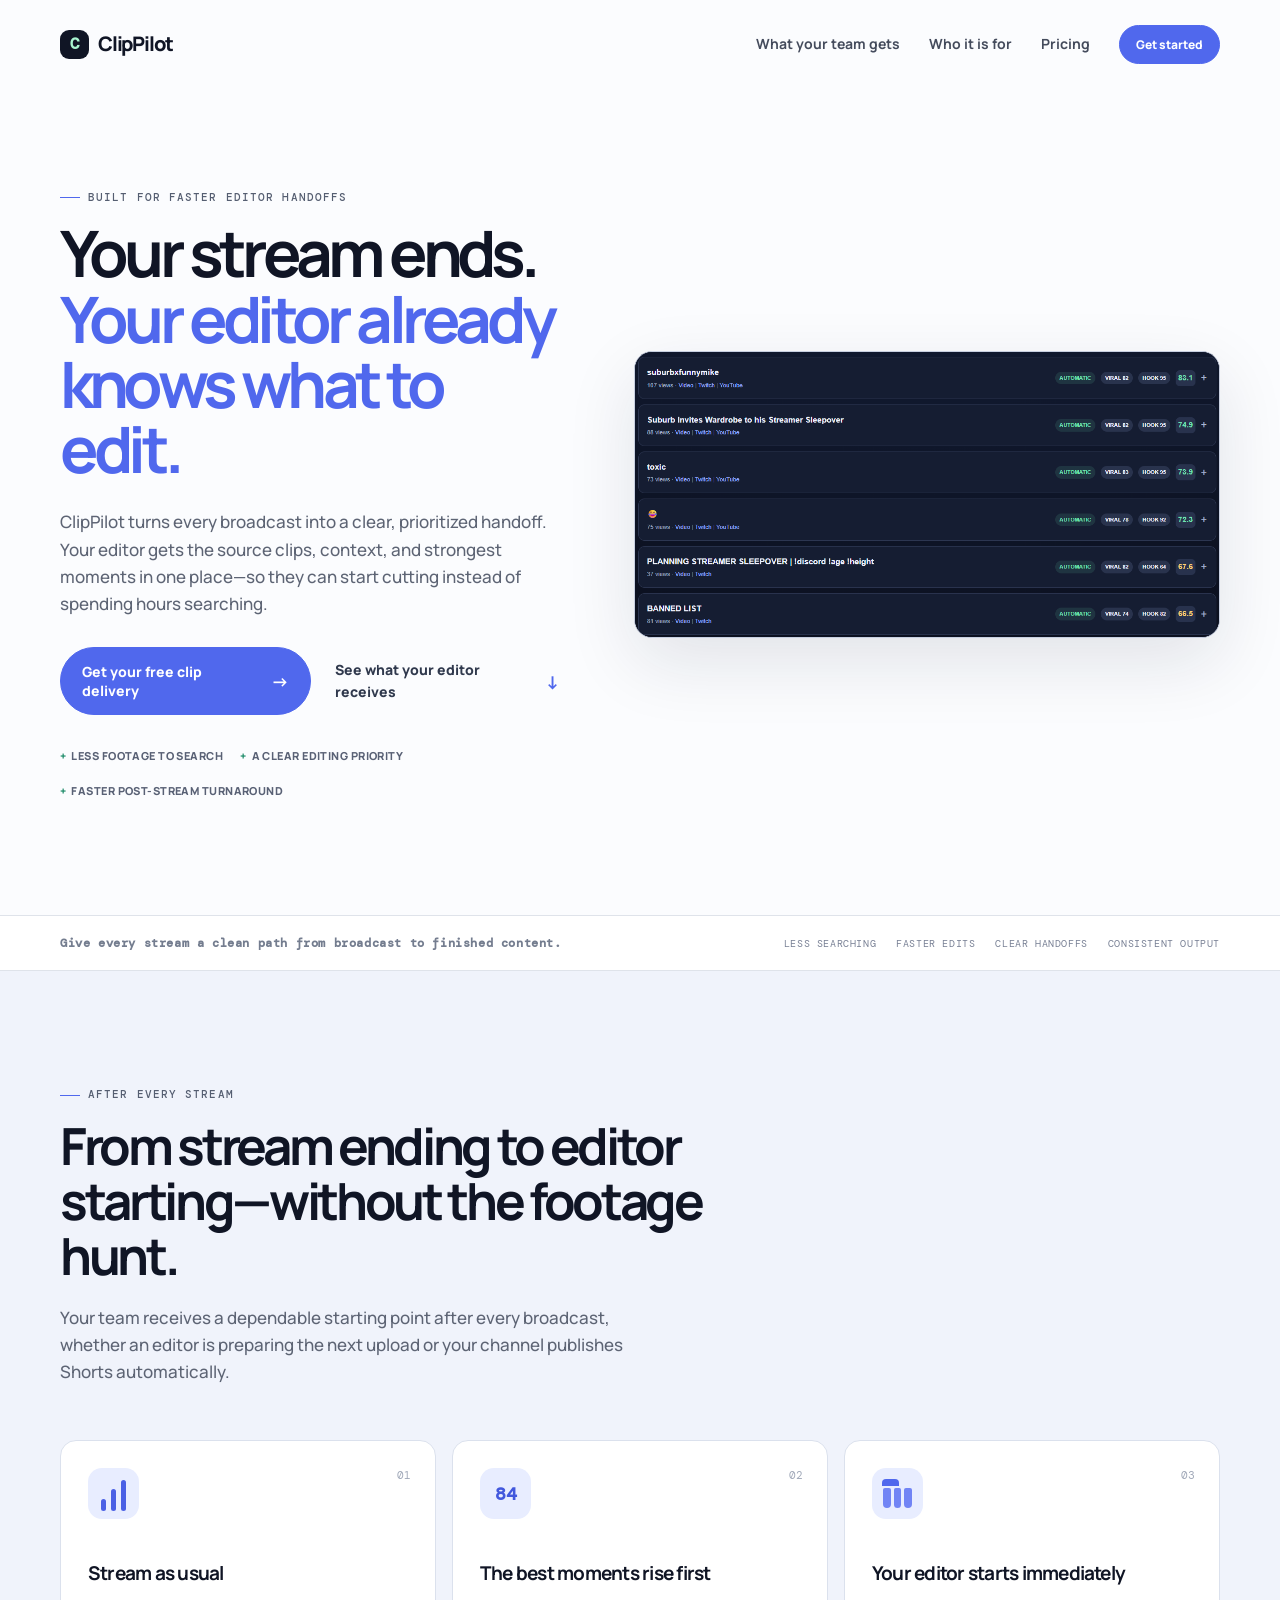
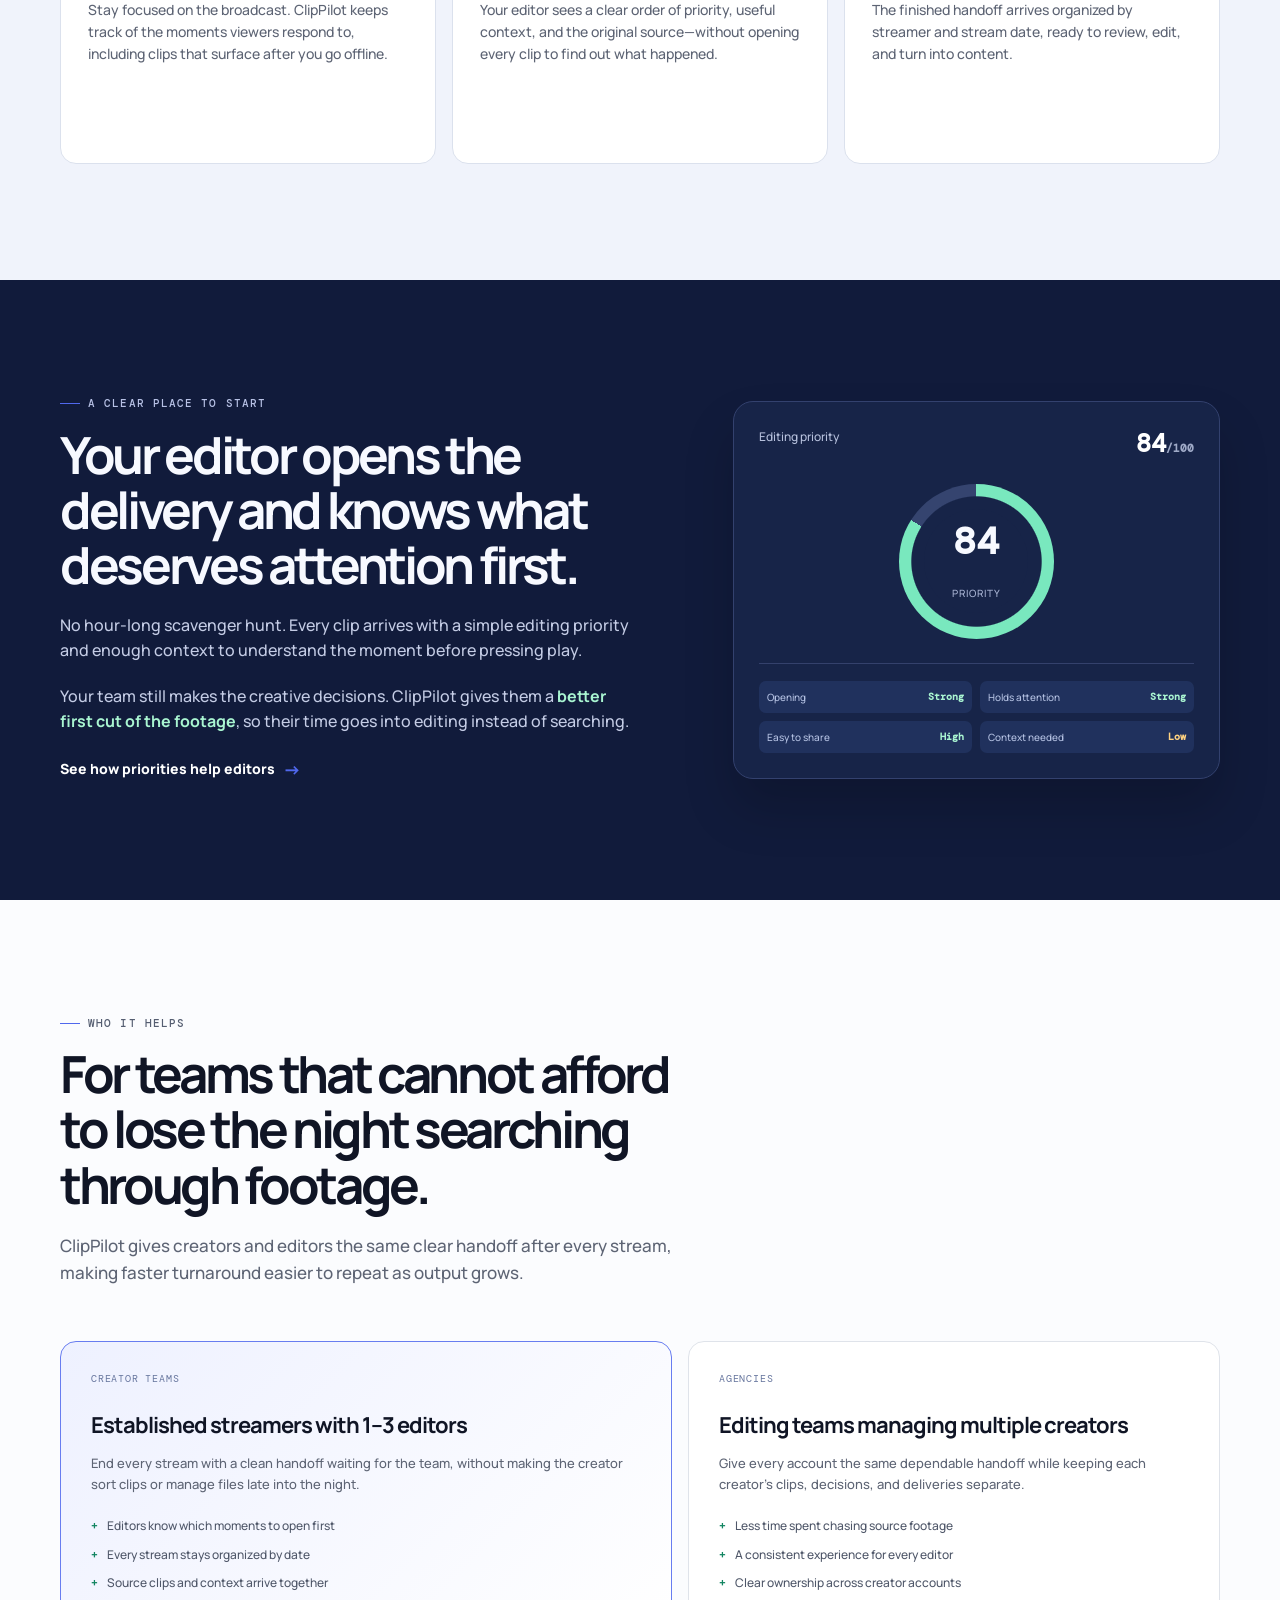
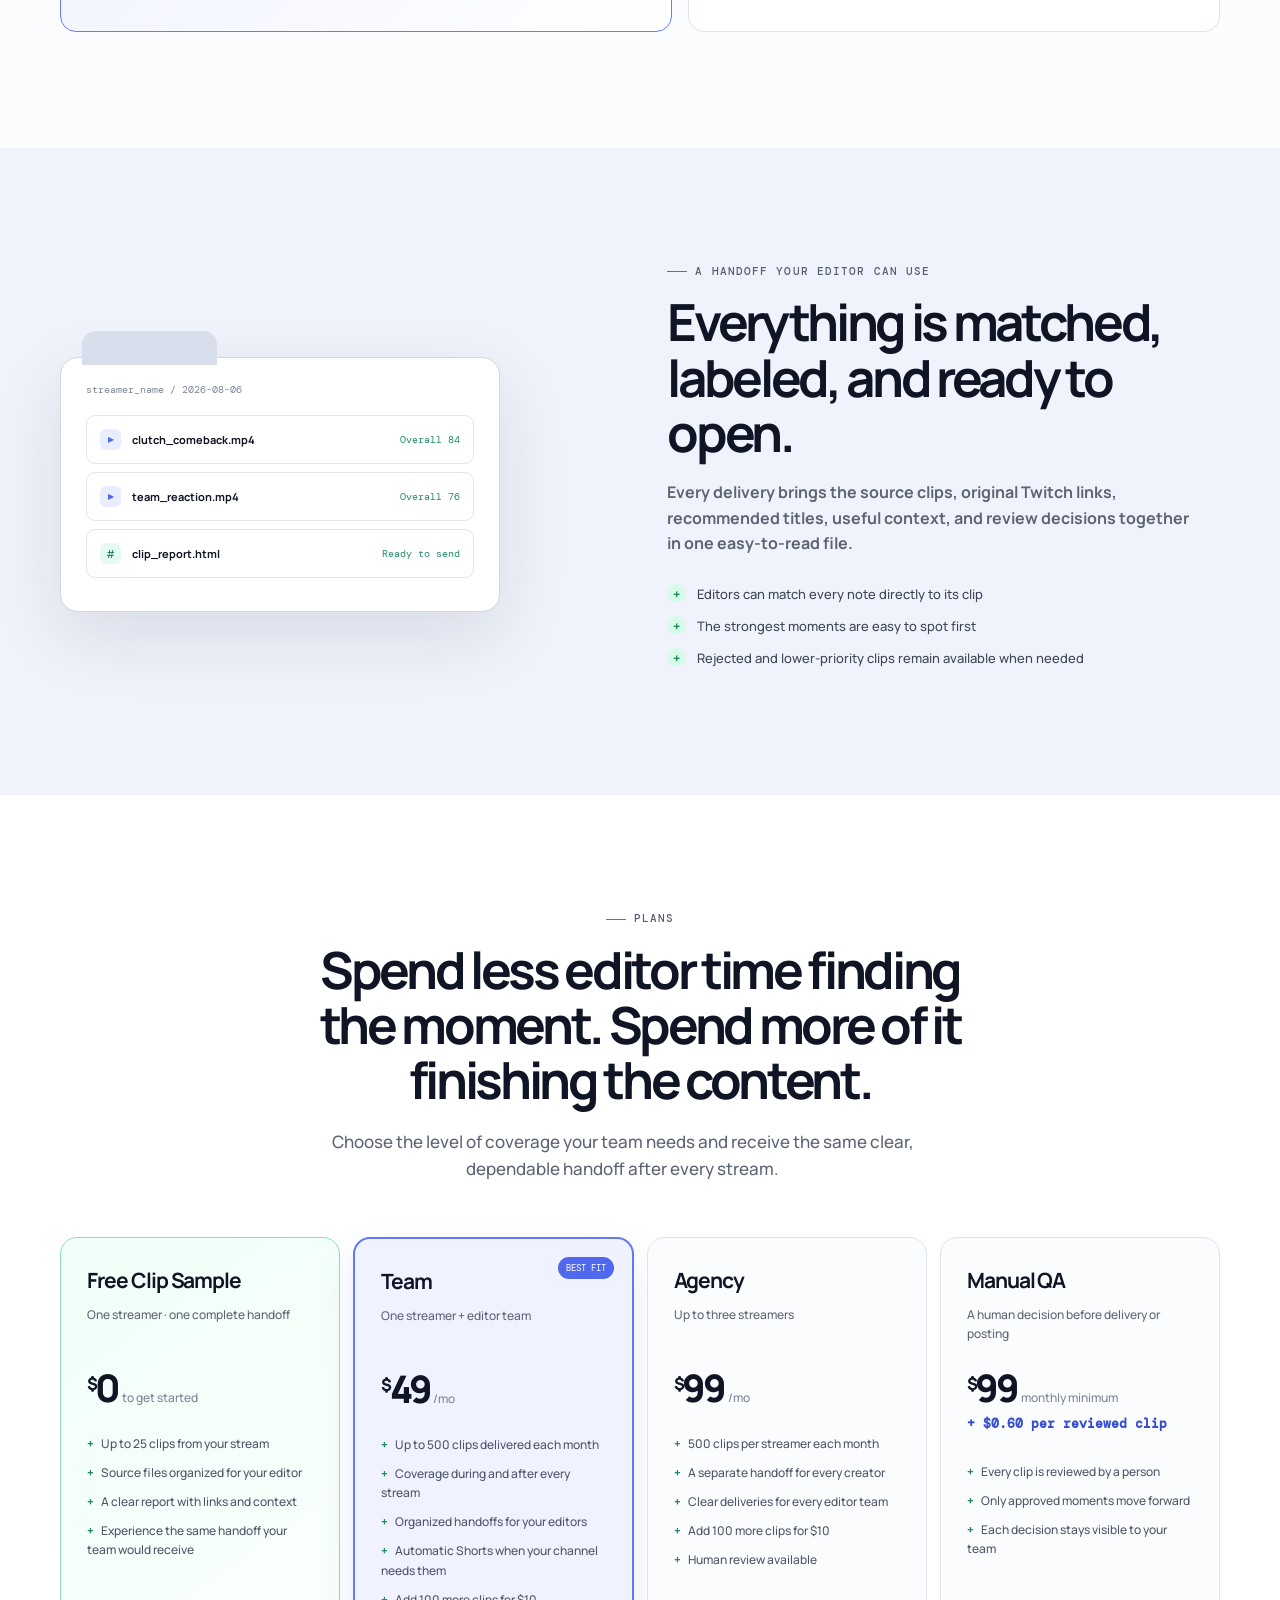
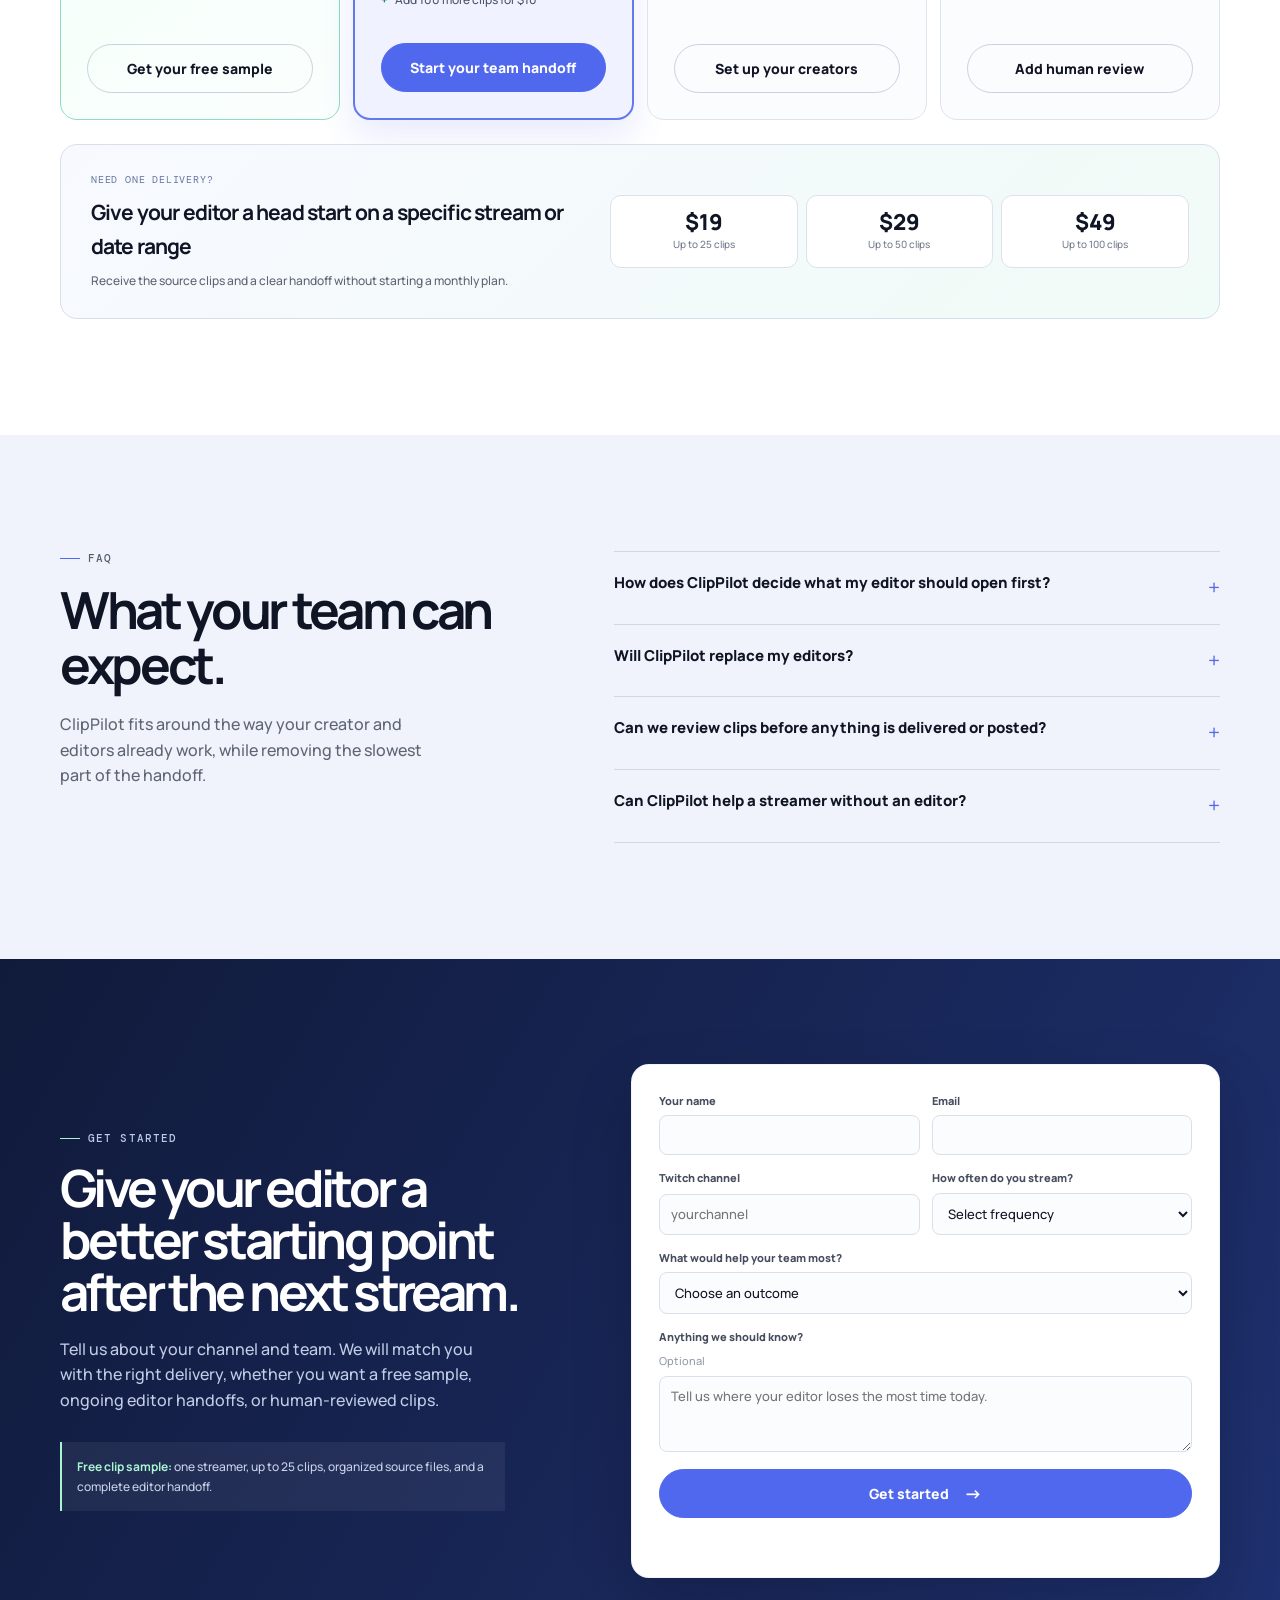
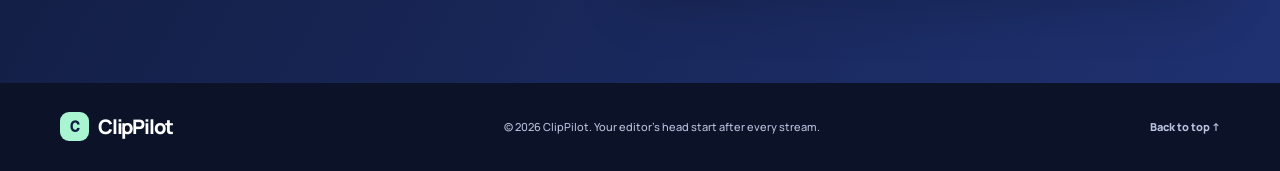
==== commit 7e9b2e8d: "Add files via upload" ====
--- a/index.html
+++ b/index.html
@@ -23,6 +23,8 @@
     .package-grid span { display: grid; gap: 3px; padding: 15px 10px; border: 1px solid #dce2ed; border-radius: 11px; background: #fff; text-align: center; }
     .package-grid b { color: #101525; font: 800 22px/1 Manrope, sans-serif; }
     .package-grid small { color: #737c8e; font-size: 10px; }
+    .real-dashboard-preview { background: #11182d; transform: rotate(.5deg); }
+    .real-dashboard-preview img { display: block; width: 100%; height: auto; }
     @media (max-width: 1000px) {
       .audience-grid, .pricing-grid { grid-template-columns: repeat(2, 1fr); }
       .package-pricing { grid-template-columns: 1fr; gap: 22px; }
@@ -73,27 +75,8 @@
         </ul>
       </div>
 
-      <div class="product-preview reveal" aria-label="ClipPilot product workflow preview">
-        <div class="preview-bar"><span class="preview-dots"><i></i><i></i><i></i></span><span>ClipPilot / Editor Handoff</span><span class="live-dot">Delivery ready</span></div>
-        <div class="preview-body">
-          <aside class="preview-sidebar"><div class="preview-logo">C</div><span class="side-active"></span><span></span><span></span><span></span></aside>
-          <div class="preview-main">
-            <div class="preview-heading"><div><p>Editor Handoff</p><small>The strongest moments from the latest stream</small></div><span class="queue-count">03 ready</span></div>
-            <div class="preview-tabs"><span class="active">Start here</span><span>Newest moments</span><span>Full delivery</span></div>
-            <article class="queue-card">
-              <div class="clip-thumb thumb-one"><span>LIVE</span><b>0:42</b></div>
-              <div class="queue-copy"><p>Clutch final-round comeback</p><small>Top editing priority &middot; source clip included</small><div class="score-line"><span>Priority <strong>84</strong></span><span>Opening <strong>Strong</strong></span><span>Context <strong>Low</strong></span></div></div>
-              <div class="queue-actions"><button type="button" tabindex="-1">Use clip</button><button type="button" class="ghost" tabindex="-1">Skip</button></div>
-            </article>
-            <article class="queue-card muted-card">
-              <div class="clip-thumb thumb-two"><b>0:31</b></div>
-              <div class="queue-copy"><p>Unexpected team reaction</p><small>Context and original link included</small><div class="score-line"><span>Priority <strong>76</strong></span><span>Reaction <strong>Strong</strong></span></div></div>
-              <div class="queue-actions"><button type="button" tabindex="-1">Use clip</button><button type="button" class="ghost" tabindex="-1">Skip</button></div>
-            </article>
-            <div class="preview-report"><span class="report-icon">+</span><div><b>Everything your editor needs</b><small>Source clips, original links, context, titles, and priorities</small></div><span>&rarr;</span></div>
-          </div>
-        </div>
-        <p class="preview-caption">One place to review the delivery, understand each moment, and begin editing.</p>
+      <div class="product-preview real-dashboard-preview reveal">
+        <img src="assets/clippilot-dashboard-preview.png" alt="ClipPilot dashboard showing ranked Twitch clips with views, review status, and priority scores">
       </div>
     </section>
 
@@ -115,7 +98,7 @@
     <section class="section score-section">
       <div class="container score-layout">
         <div class="score-copy reveal"><p class="eyebrow"><span></span> A clear place to start</p><h2>Your editor opens the delivery and knows what deserves attention first.</h2><p>No hour-long scavenger hunt. Every clip arrives with a simple editing priority and enough context to understand the moment before pressing play.</p><p>Your team still makes the creative decisions. ClipPilot gives them a <strong>better first cut of the footage</strong>, so their time goes into editing instead of searching.</p><a href="#faq" class="text-link">See how priorities help editors <span>&rarr;</span></a></div>
-        <div class="score-panel reveal"><div class="panel-top"><span>Editing priority</span><b>84<span>/100</span></b></div><div class="score-ring"><div><strong>84</strong><small>start here</small></div></div><div class="metric-list"><div><span>Opening</span><b>Strong</b></div><div><span>Holds attention</span><b>Strong</b></div><div><span>Easy to share</span><b>High</b></div><div><span>Context needed</span><b class="low-context">Low</b></div></div></div>
+        <div class="score-panel reveal"><div class="panel-top"><span>Editing priority</span><b>84<span>/100</span></b></div><div class="score-ring"><div><strong>84</strong><small>priority</small></div></div><div class="metric-list"><div><span>Opening</span><b>Strong</b></div><div><span>Holds attention</span><b>Strong</b></div><div><span>Easy to share</span><b>High</b></div><div><span>Context needed</span><b class="low-context">Low</b></div></div></div>
       </div>
     </section>
 
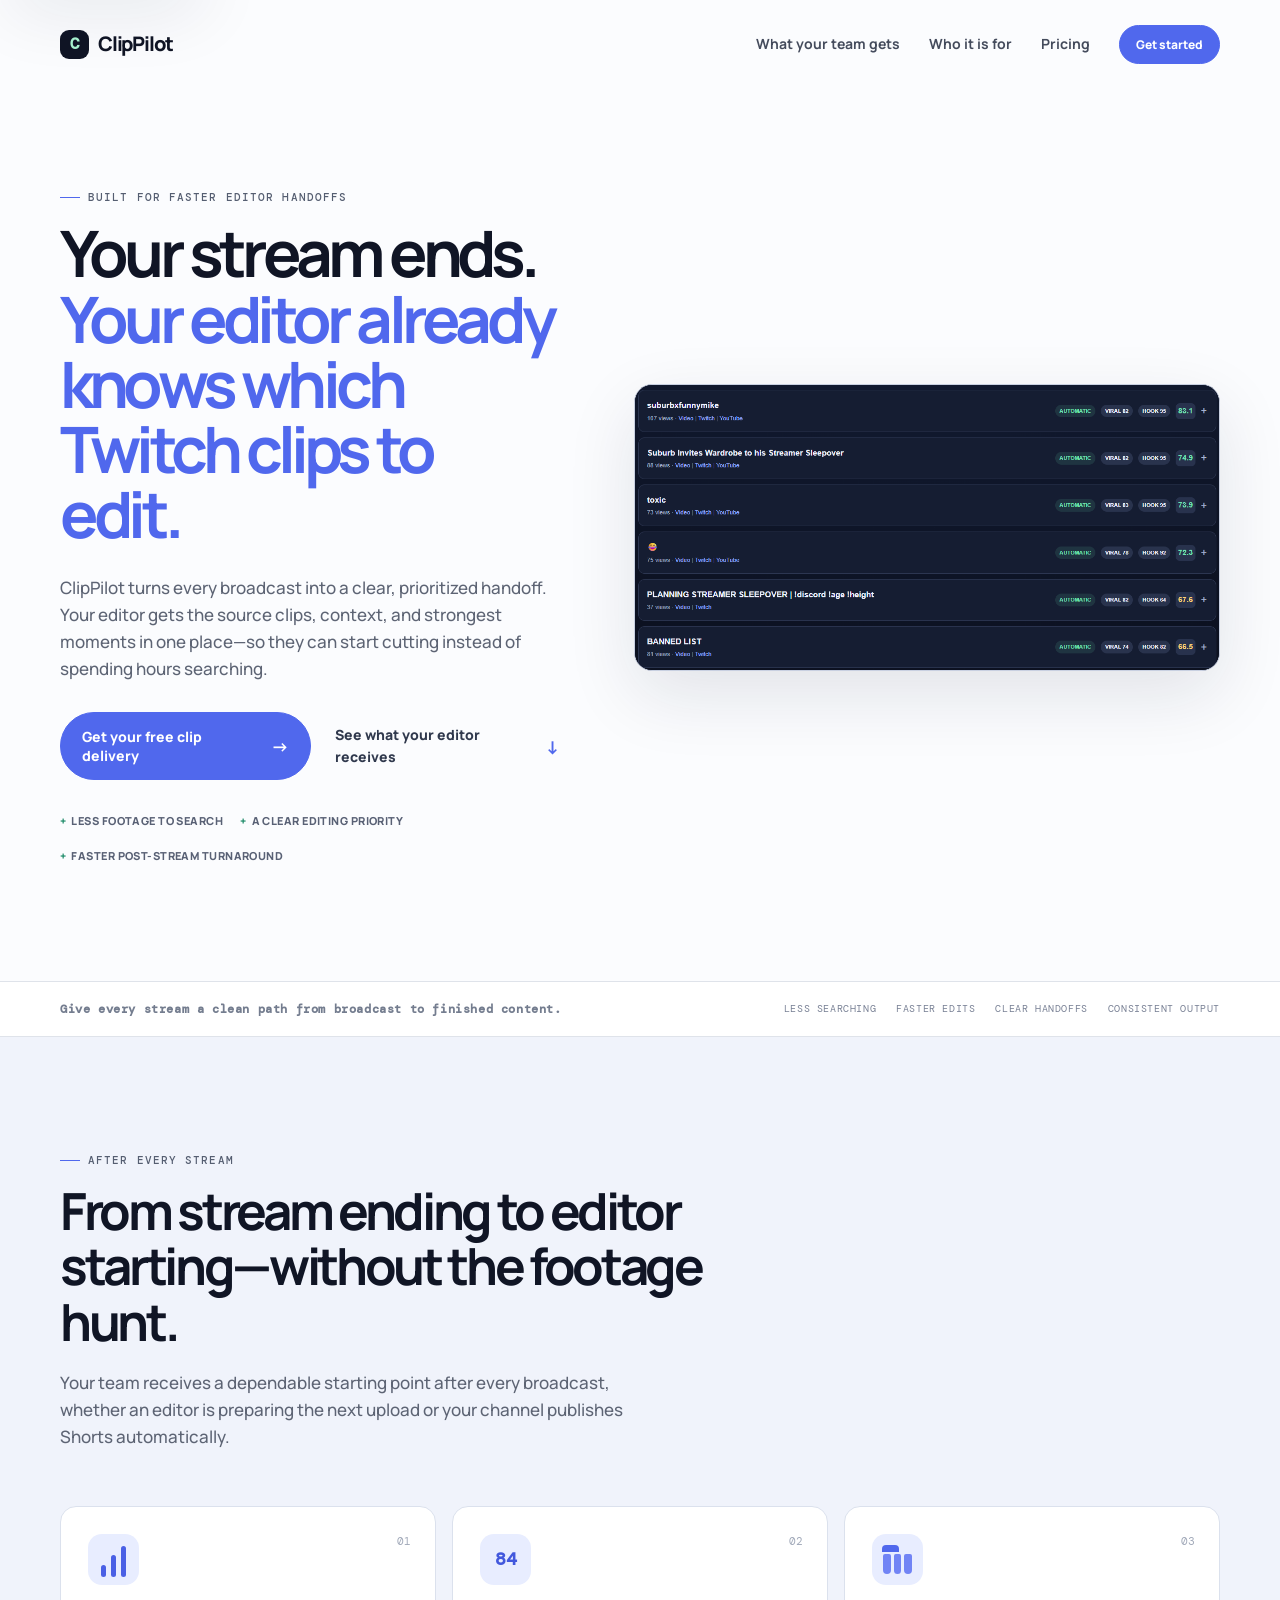
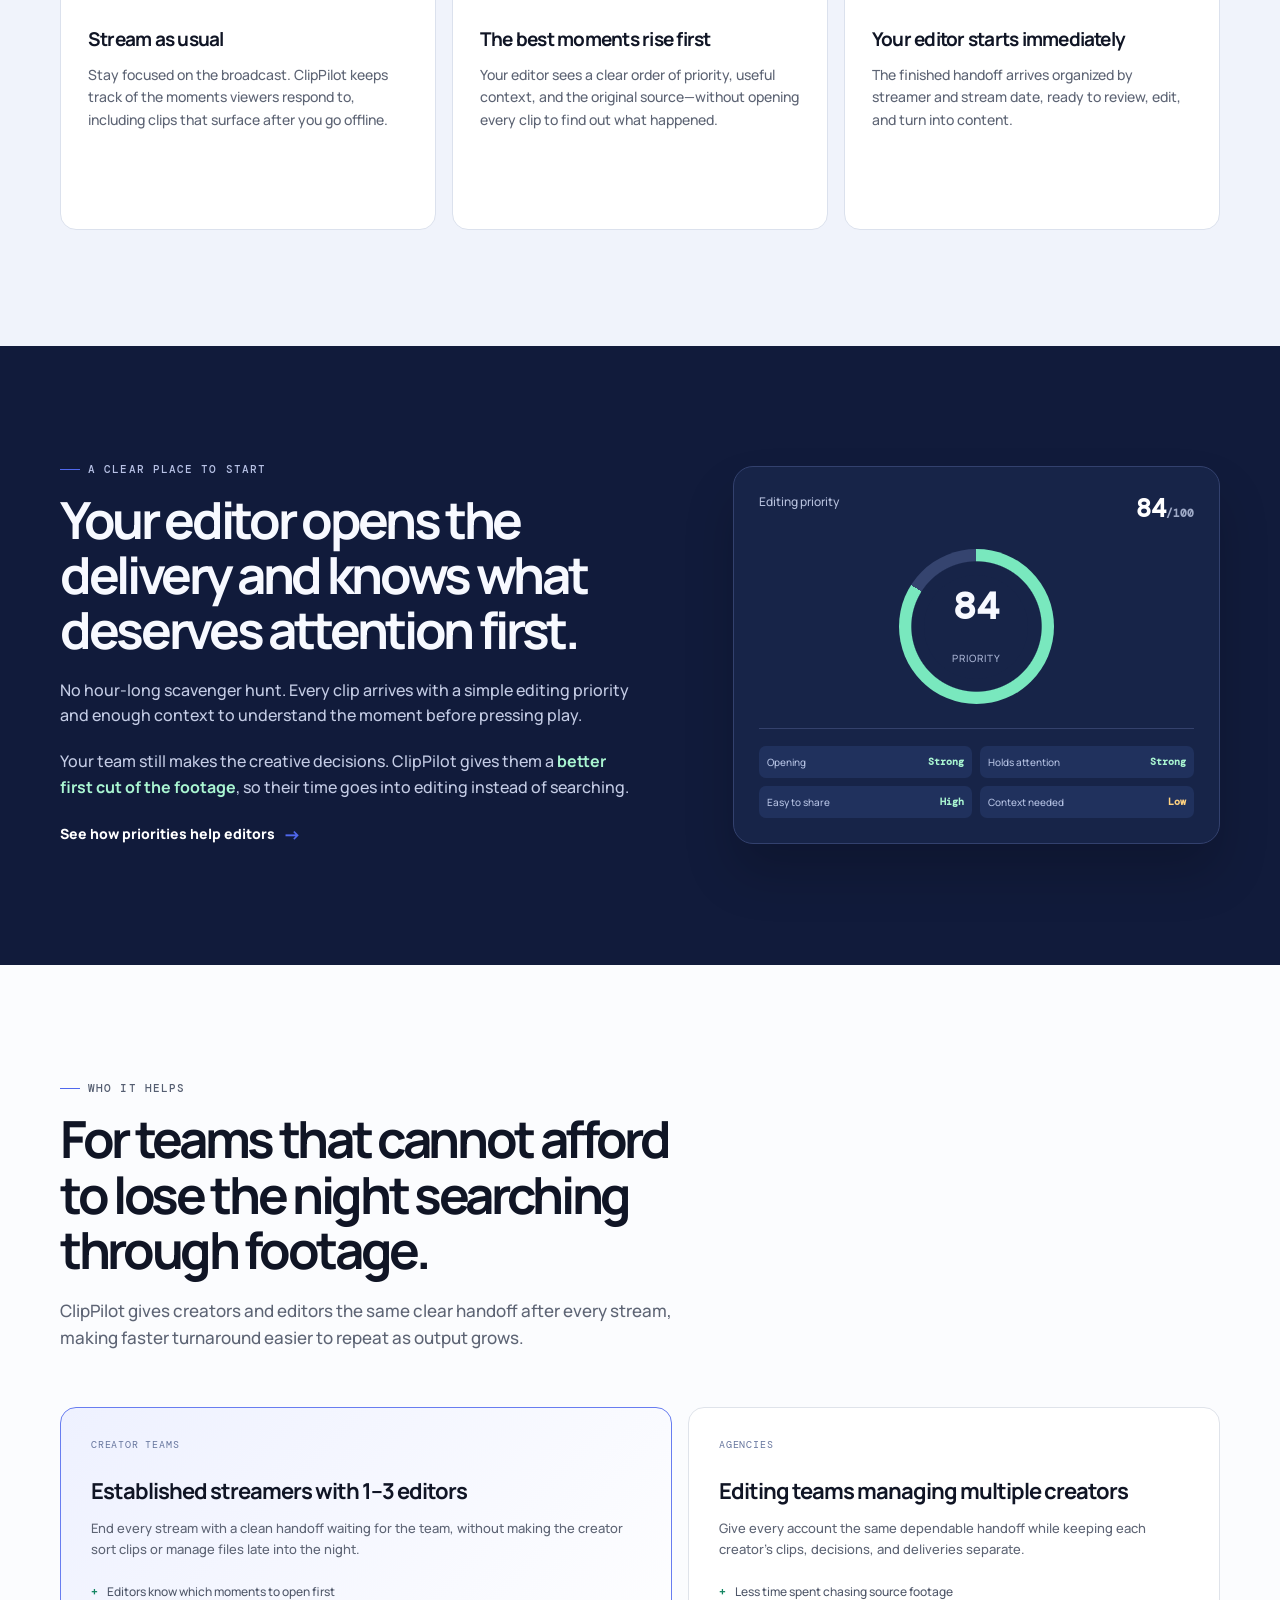
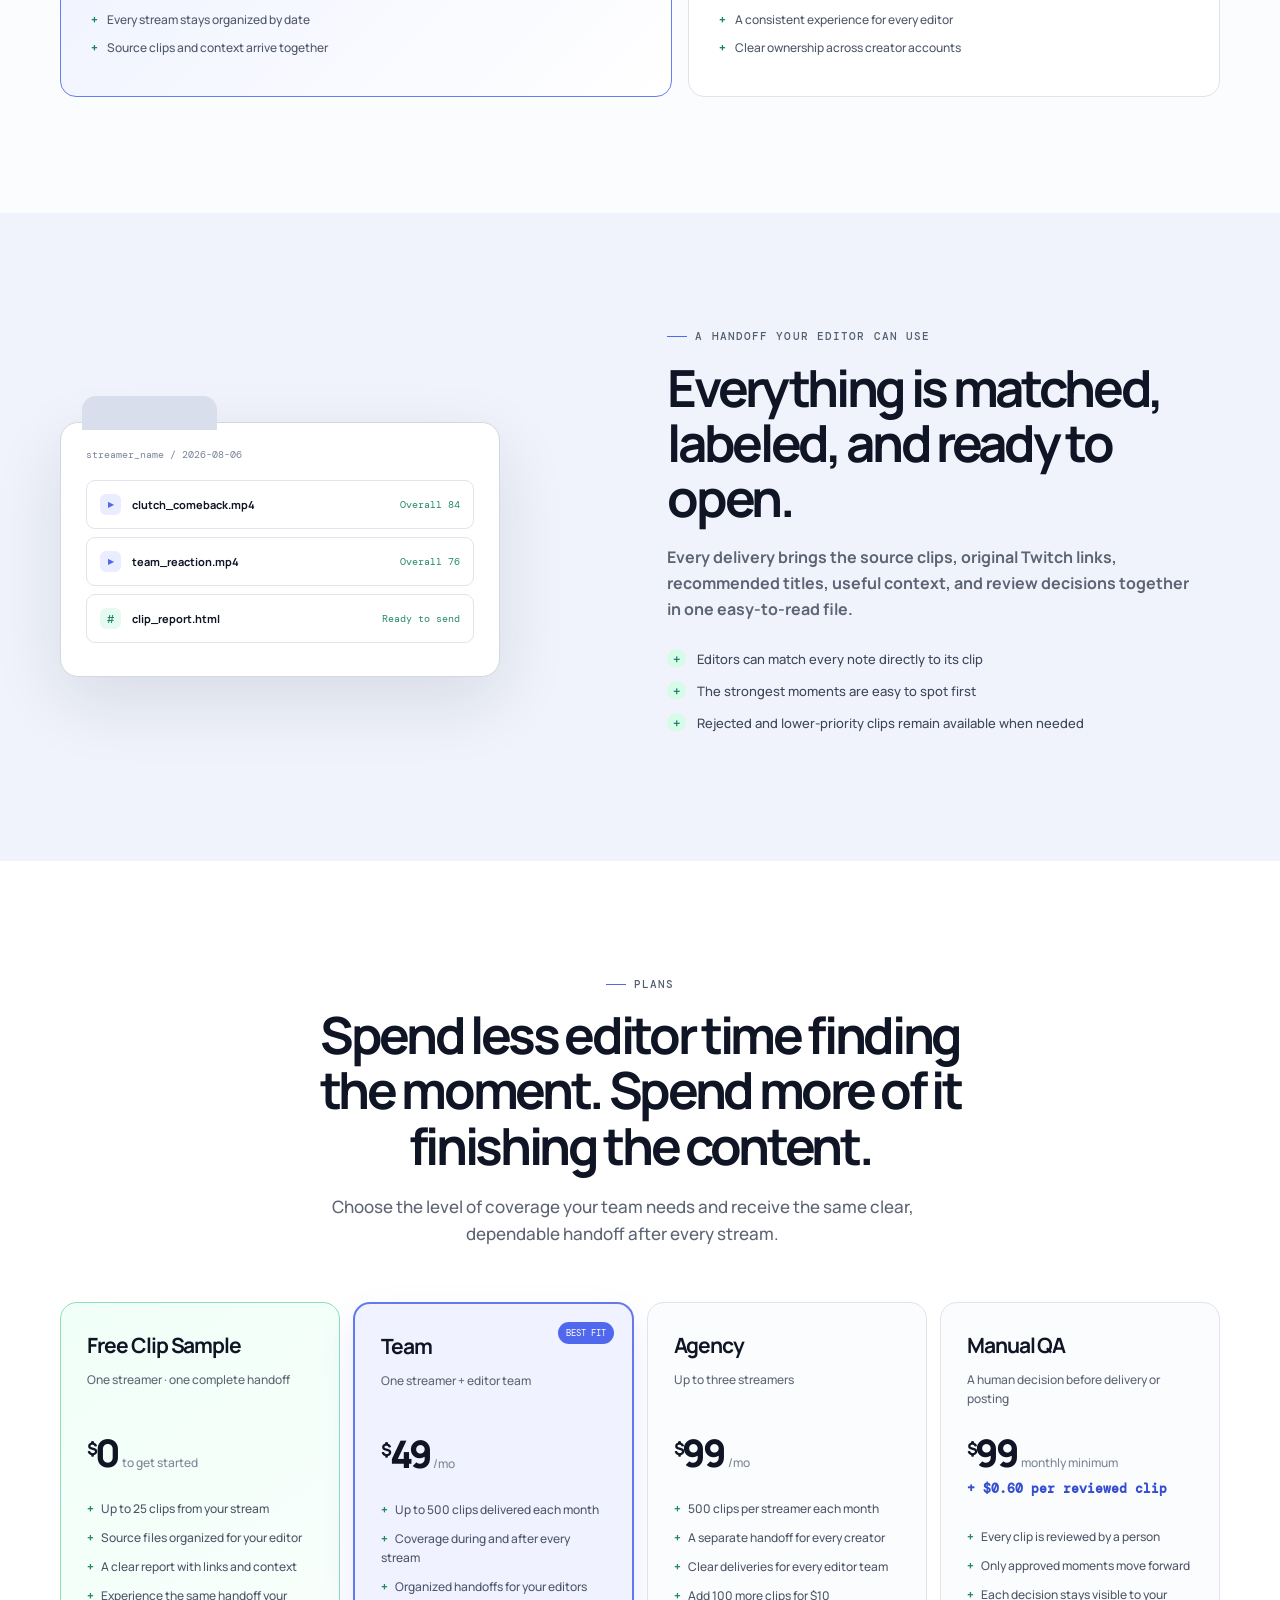
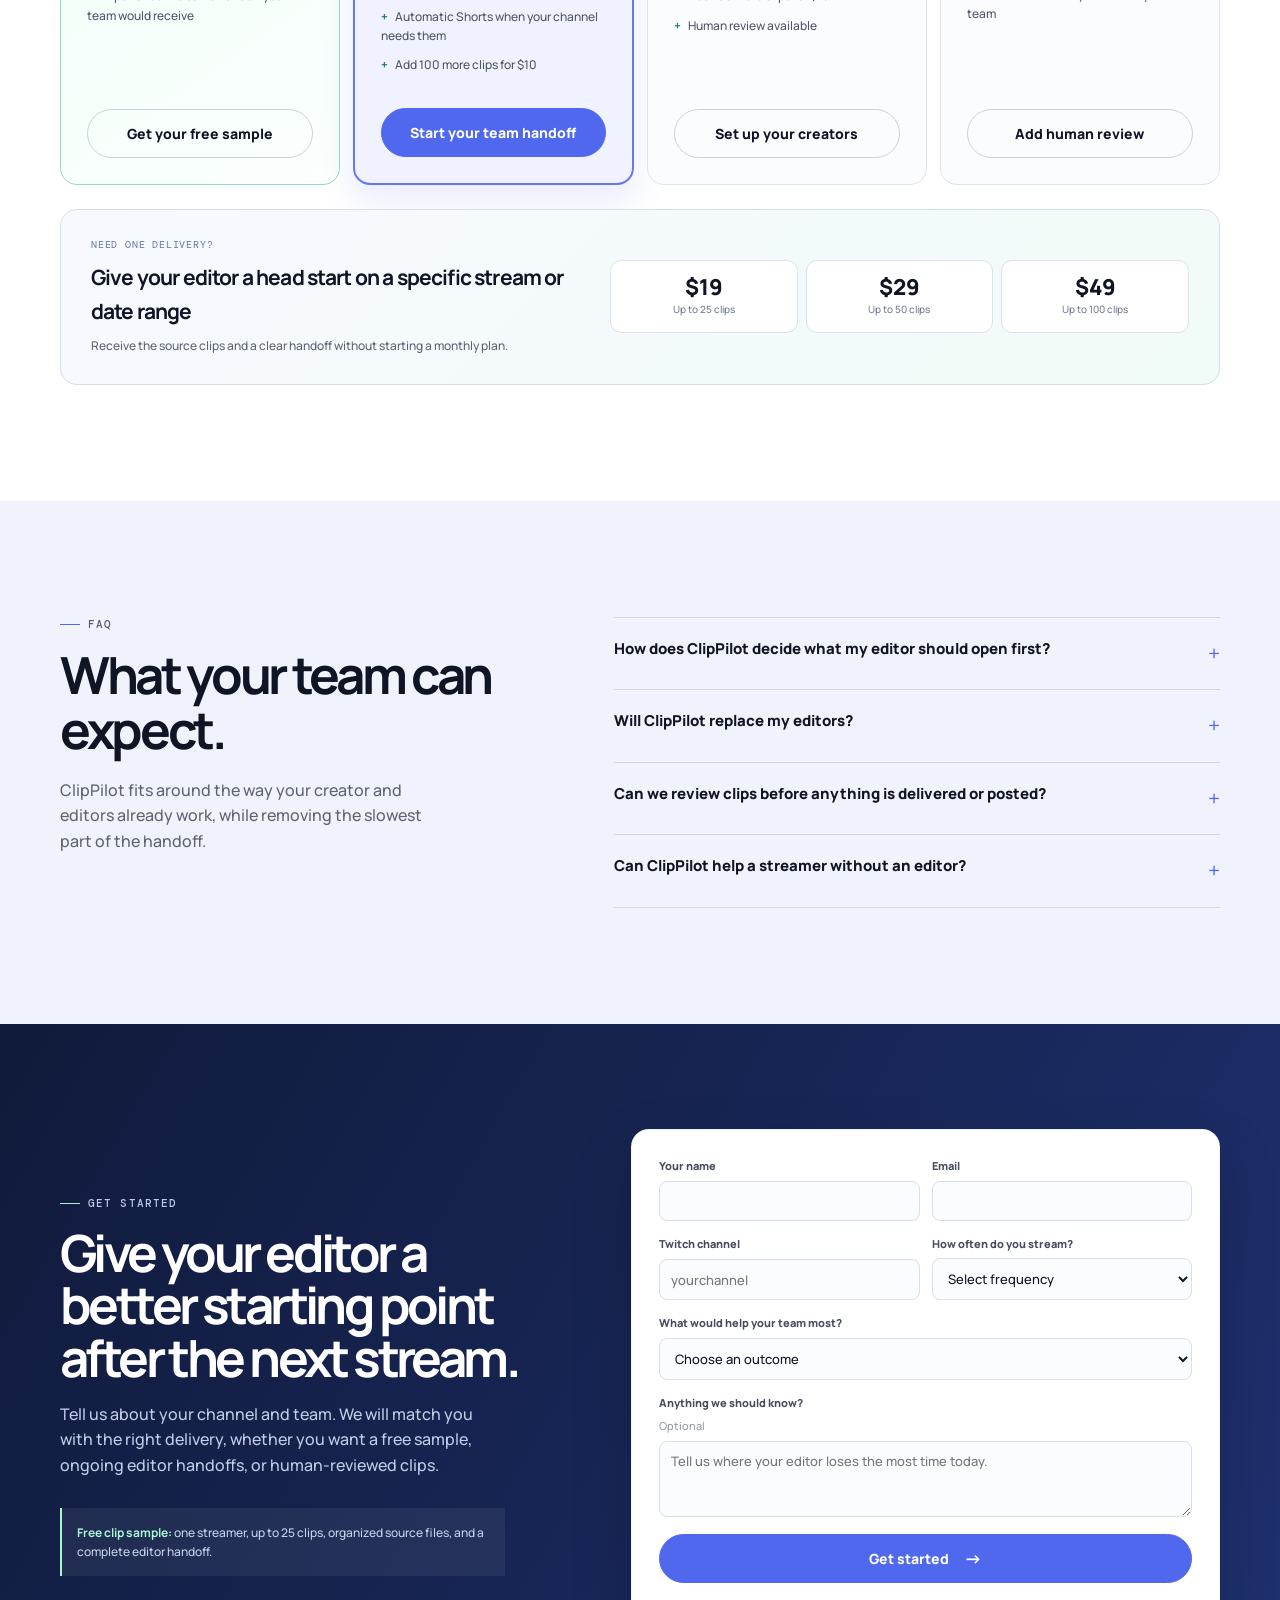
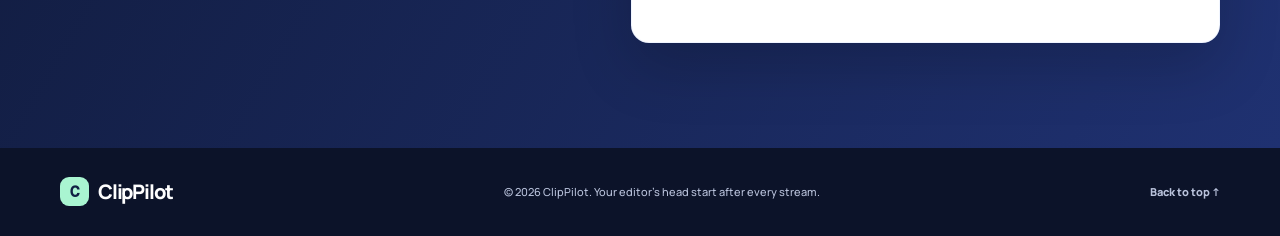
==== commit 180f3d4a: "Add files via upload" ====
--- a/index.html
+++ b/index.html
@@ -3,8 +3,30 @@
 <head>
   <meta charset="UTF-8">
   <meta name="viewport" content="width=device-width, initial-scale=1">
-  <meta name="description" content="Your stream ends. Your editor opens a prioritized clip delivery and already knows what to edit first.">
-  <title>ClipPilot | Give your editor a head start after every stream</title>
+  <title>Twitch Clip Management for Streamers &amp; Editors | ClipPilot</title>
+  <meta name="description" content="ClipPilot organizes and prioritizes Twitch clips after every stream, giving creators and editors faster handoffs for Shorts and long-form content.">
+  <link rel="canonical" href="https://clippilot.site/">
+  <meta name="robots" content="index, follow, max-image-preview:large">
+  <meta name="application-name" content="ClipPilot">
+  <meta name="theme-color" content="#101525">
+  <meta name="color-scheme" content="light">
+  <meta property="og:type" content="website">
+  <meta property="og:site_name" content="ClipPilot">
+  <meta property="og:locale" content="en_US">
+  <meta property="og:url" content="https://clippilot.site/">
+  <meta property="og:title" content="Twitch Clip Management for Streamers &amp; Editors | ClipPilot">
+  <meta property="og:description" content="Turn every Twitch stream into an organized, prioritized clip handoff so editors can start creating sooner.">
+  <meta property="og:image" content="https://clippilot.site/assets/clippilot-dashboard-preview.png">
+  <meta property="og:image:width" content="1091">
+  <meta property="og:image:height" content="533">
+  <meta property="og:image:alt" content="ClipPilot dashboard with Twitch clips ranked for editor review">
+  <meta name="twitter:card" content="summary_large_image">
+  <meta name="twitter:title" content="Twitch Clip Management for Streamers &amp; Editors | ClipPilot">
+  <meta name="twitter:description" content="Turn every Twitch stream into an organized, prioritized clip handoff so editors can start creating sooner.">
+  <meta name="twitter:image" content="https://clippilot.site/assets/clippilot-dashboard-preview.png">
+  <meta name="twitter:image:alt" content="ClipPilot dashboard with Twitch clips ranked for editor review">
+  <link rel="icon" href="favicon.svg" type="image/svg+xml">
+  <link rel="manifest" href="site.webmanifest">
   <link rel="preconnect" href="https://fonts.googleapis.com">
   <link rel="preconnect" href="https://fonts.gstatic.com" crossorigin>
   <link href="https://fonts.googleapis.com/css2?family=DM+Mono:wght@400;500&family=Manrope:wght@400;500;600;700;800&display=swap" rel="stylesheet">
@@ -25,6 +47,9 @@
     .package-grid small { color: #737c8e; font-size: 10px; }
     .real-dashboard-preview { background: #11182d; transform: rotate(.5deg); }
     .real-dashboard-preview img { display: block; width: 100%; height: auto; }
+    .skip-link { position: fixed; z-index: 1000; top: 10px; left: 10px; padding: 10px 14px; border-radius: 8px; background: #fff; color: #101525; font-weight: 800; box-shadow: 0 24px 70px rgba(20,29,57,.11); transform: translateY(-160%); }
+    .skip-link:focus { transform: translateY(0); }
+    :focus-visible { outline: 3px solid #f2b84b; outline-offset: 3px; }
     @media (max-width: 1000px) {
       .audience-grid, .pricing-grid { grid-template-columns: repeat(2, 1fr); }
       .package-pricing { grid-template-columns: 1fr; gap: 22px; }
@@ -33,6 +58,10 @@
       .audience-grid, .pricing-grid { grid-template-columns: 1fr; }
       .package-pricing { padding: 22px; }
       .package-grid { grid-template-columns: repeat(2, 1fr); }
+    }
+    @media (prefers-reduced-motion: reduce) {
+      html { scroll-behavior: auto; }
+      .reveal { opacity: 1; transform: none; transition: none; }
     }
   </style>
   <!-- Google tag (gtag.js) -->
@@ -43,13 +72,49 @@
     gtag('js', new Date());
     gtag('config', 'G-SLRYLNRJ8P');
   </script>
+  <script type="application/ld+json">
+  {
+    "@context": "https://schema.org",
+    "@graph": [
+      {
+        "@type": "Organization",
+        "@id": "https://clippilot.site/#organization",
+        "name": "ClipPilot",
+        "url": "https://clippilot.site/"
+      },
+      {
+        "@type": "WebSite",
+        "@id": "https://clippilot.site/#website",
+        "url": "https://clippilot.site/",
+        "name": "ClipPilot",
+        "description": "Twitch clip management and editor handoffs for streamers, creators, and editing teams.",
+        "inLanguage": "en-US",
+        "publisher": { "@id": "https://clippilot.site/#organization" }
+      },
+      {
+        "@type": "Service",
+        "@id": "https://clippilot.site/#service",
+        "name": "ClipPilot Twitch Clip Management",
+        "serviceType": "Twitch clip organization and editor handoff service",
+        "url": "https://clippilot.site/",
+        "description": "ClipPilot organizes and prioritizes Twitch clips after each stream for creators and video editors.",
+        "provider": { "@id": "https://clippilot.site/#organization" },
+        "audience": {
+          "@type": "Audience",
+          "audienceType": "Twitch streamers, creators, and video editors"
+        }
+      }
+    ]
+  }
+  </script>
 </head>
-<body>
+<body id="top">
+  <a class="skip-link" href="#main-content">Skip to main content</a>
   <header class="site-header">
     <nav class="nav container" aria-label="Main navigation">
       <a class="brand" href="#top" aria-label="ClipPilot home"><span class="brand-mark">C</span>ClipPilot</a>
-      <button class="nav-toggle" type="button" aria-label="Open menu" aria-expanded="false">Menu</button>
-      <div class="nav-links" data-nav-links>
+      <button class="nav-toggle" type="button" aria-label="Open menu" aria-controls="main-navigation" aria-expanded="false">Menu</button>
+      <div class="nav-links" id="main-navigation" data-nav-links>
         <a href="#workflow">What your team gets</a>
         <a href="#teams">Who it is for</a>
         <a href="#pricing">Pricing</a>
@@ -58,11 +123,11 @@
     </nav>
   </header>
 
-  <main id="top">
+  <main id="main-content" tabindex="-1">
     <section class="hero section container">
       <div class="hero-copy reveal">
         <p class="eyebrow"><span></span> Built for faster editor handoffs</p>
-        <h1>Your stream ends. <em>Your editor already knows what to edit.</em></h1>
+        <h1>Your stream ends. <em>Your editor already knows which Twitch clips to edit.</em></h1>
         <p class="hero-text">ClipPilot turns every broadcast into a clear, prioritized handoff. Your editor gets the source clips, context, and strongest moments in one place&mdash;so they can start cutting instead of spending hours searching.</p>
         <div class="hero-actions">
           <a class="button" href="#apply">Get your free clip delivery <b>&rarr;</b></a>
@@ -76,21 +141,21 @@
       </div>
 
       <div class="product-preview real-dashboard-preview reveal">
-        <img src="assets/clippilot-dashboard-preview.png" alt="ClipPilot dashboard showing ranked Twitch clips with views, review status, and priority scores">
-      </div>
-    </section>
-
-    <section class="trusted-strip">
+        <img src="assets/clippilot-dashboard-preview.png" width="1091" height="533" alt="ClipPilot dashboard showing ranked Twitch clips with views, review status, and priority scores" decoding="async" fetchpriority="high">
+      </div>
+    </section>
+
+    <div class="trusted-strip" aria-label="Product benefits">
       <div class="container"><p>Give every stream a clean path from broadcast to finished content.</p><div><span>LESS SEARCHING</span><span>FASTER EDITS</span><span>CLEAR HANDOFFS</span><span>CONSISTENT OUTPUT</span></div></div>
-    </section>
+    </div>
 
     <section id="workflow" class="section workflow-section">
       <div class="container">
         <div class="section-intro reveal"><p class="eyebrow"><span></span> After every stream</p><h2>From stream ending to editor starting&mdash;without the footage hunt.</h2><p>Your team receives a dependable starting point after every broadcast, whether an editor is preparing the next upload or your channel publishes Shorts automatically.</p></div>
         <div class="workflow-grid">
-          <article class="workflow-card reveal"><span class="step">01</span><div class="workflow-icon signal-icon"><i></i><i></i><i></i></div><h3>Stream as usual</h3><p>Stay focused on the broadcast. ClipPilot keeps track of the moments viewers respond to, including clips that surface after you go offline.</p></article>
-          <article class="workflow-card reveal"><span class="step">02</span><div class="workflow-icon score-icon">84</div><h3>The best moments rise first</h3><p>Your editor sees a clear order of priority, useful context, and the original source&mdash;without opening every clip to find out what happened.</p></article>
-          <article class="workflow-card reveal"><span class="step">03</span><div class="workflow-icon folder-icon"><i></i><i></i><i></i></div><h3>Your editor starts immediately</h3><p>The finished handoff arrives organized by streamer and stream date, ready to review, edit, and turn into content.</p></article>
+          <article class="workflow-card reveal"><span class="step">01</span><div class="workflow-icon signal-icon" aria-hidden="true"><i></i><i></i><i></i></div><h3>Stream as usual</h3><p>Stay focused on the broadcast. ClipPilot keeps track of the moments viewers respond to, including clips that surface after you go offline.</p></article>
+          <article class="workflow-card reveal"><span class="step">02</span><div class="workflow-icon score-icon" aria-hidden="true">84</div><h3>The best moments rise first</h3><p>Your editor sees a clear order of priority, useful context, and the original source&mdash;without opening every clip to find out what happened.</p></article>
+          <article class="workflow-card reveal"><span class="step">03</span><div class="workflow-icon folder-icon" aria-hidden="true"><i></i><i></i><i></i></div><h3>Your editor starts immediately</h3><p>The finished handoff arrives organized by streamer and stream date, ready to review, edit, and turn into content.</p></article>
         </div>
       </div>
     </section>
@@ -156,7 +221,7 @@
     </section>
   </main>
 
-  <footer class="footer"><div class="container footer-row"><a class="brand" href="#top"><span class="brand-mark">C</span>ClipPilot</a><p>&copy; 2026 ClipPilot. Your editor&rsquo;s head start after every stream.</p><a href="#top" class="back-top">Back to top &uarr;</a></div></footer>
+  <footer class="footer"><div class="container footer-row"><a class="brand" href="#top" aria-label="ClipPilot home"><span class="brand-mark">C</span>ClipPilot</a><p>&copy; 2026 ClipPilot. Your editor&rsquo;s head start after every stream.</p><a href="#top" class="back-top">Back to top &uarr;</a></div></footer>
   <script src="script.js"></script>
 </body>
 </html>
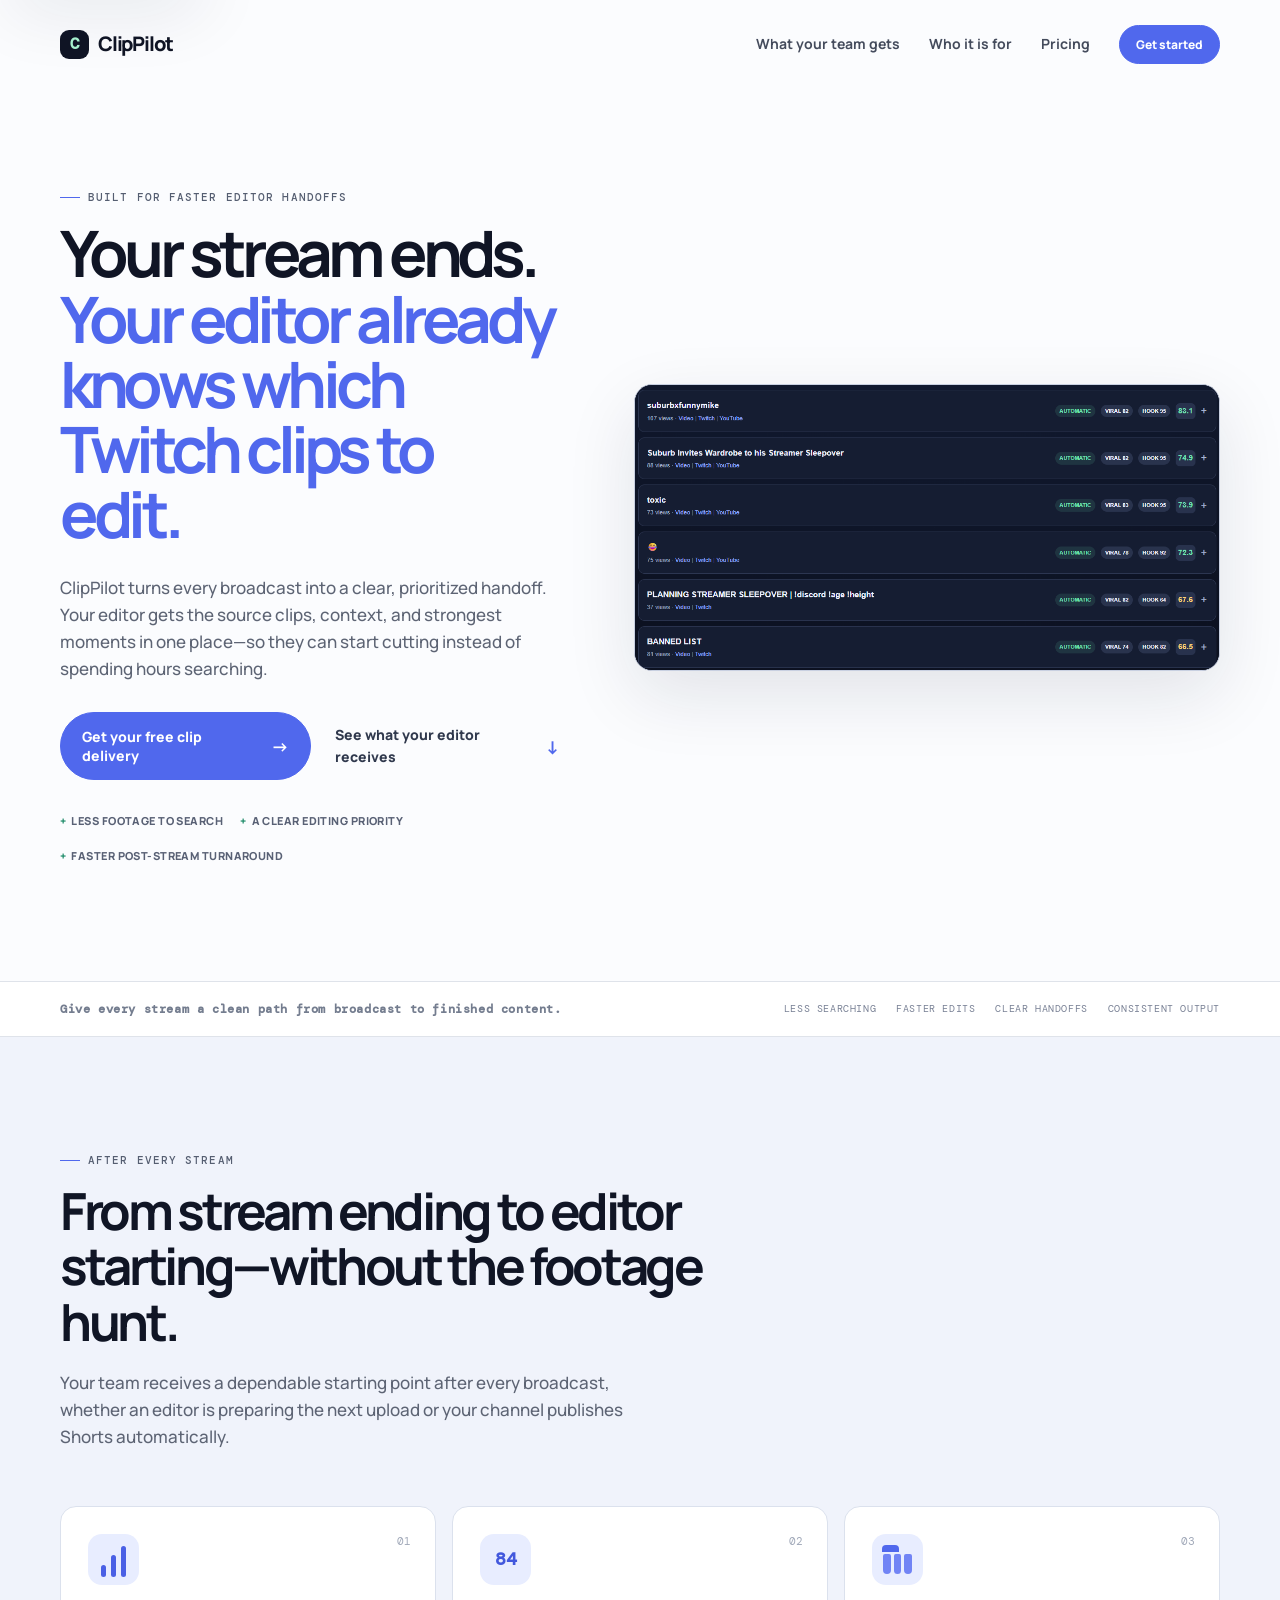
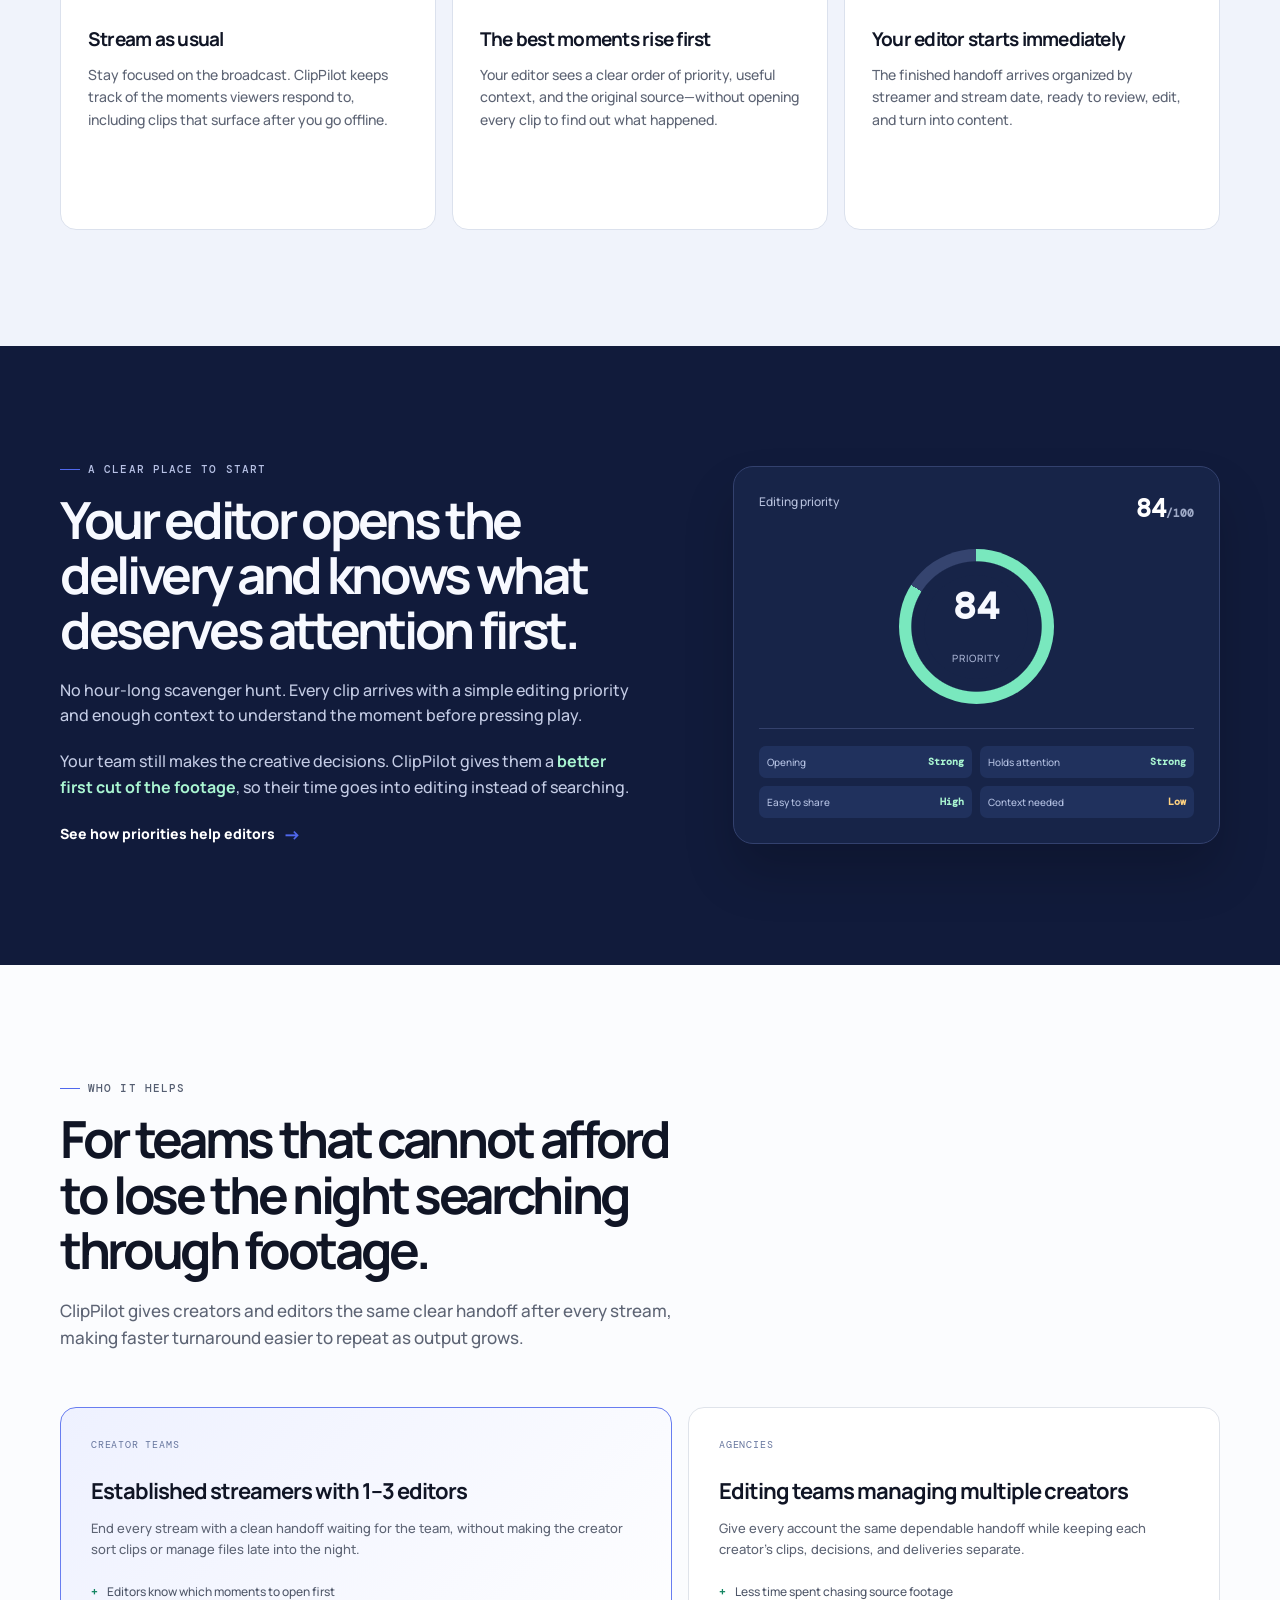
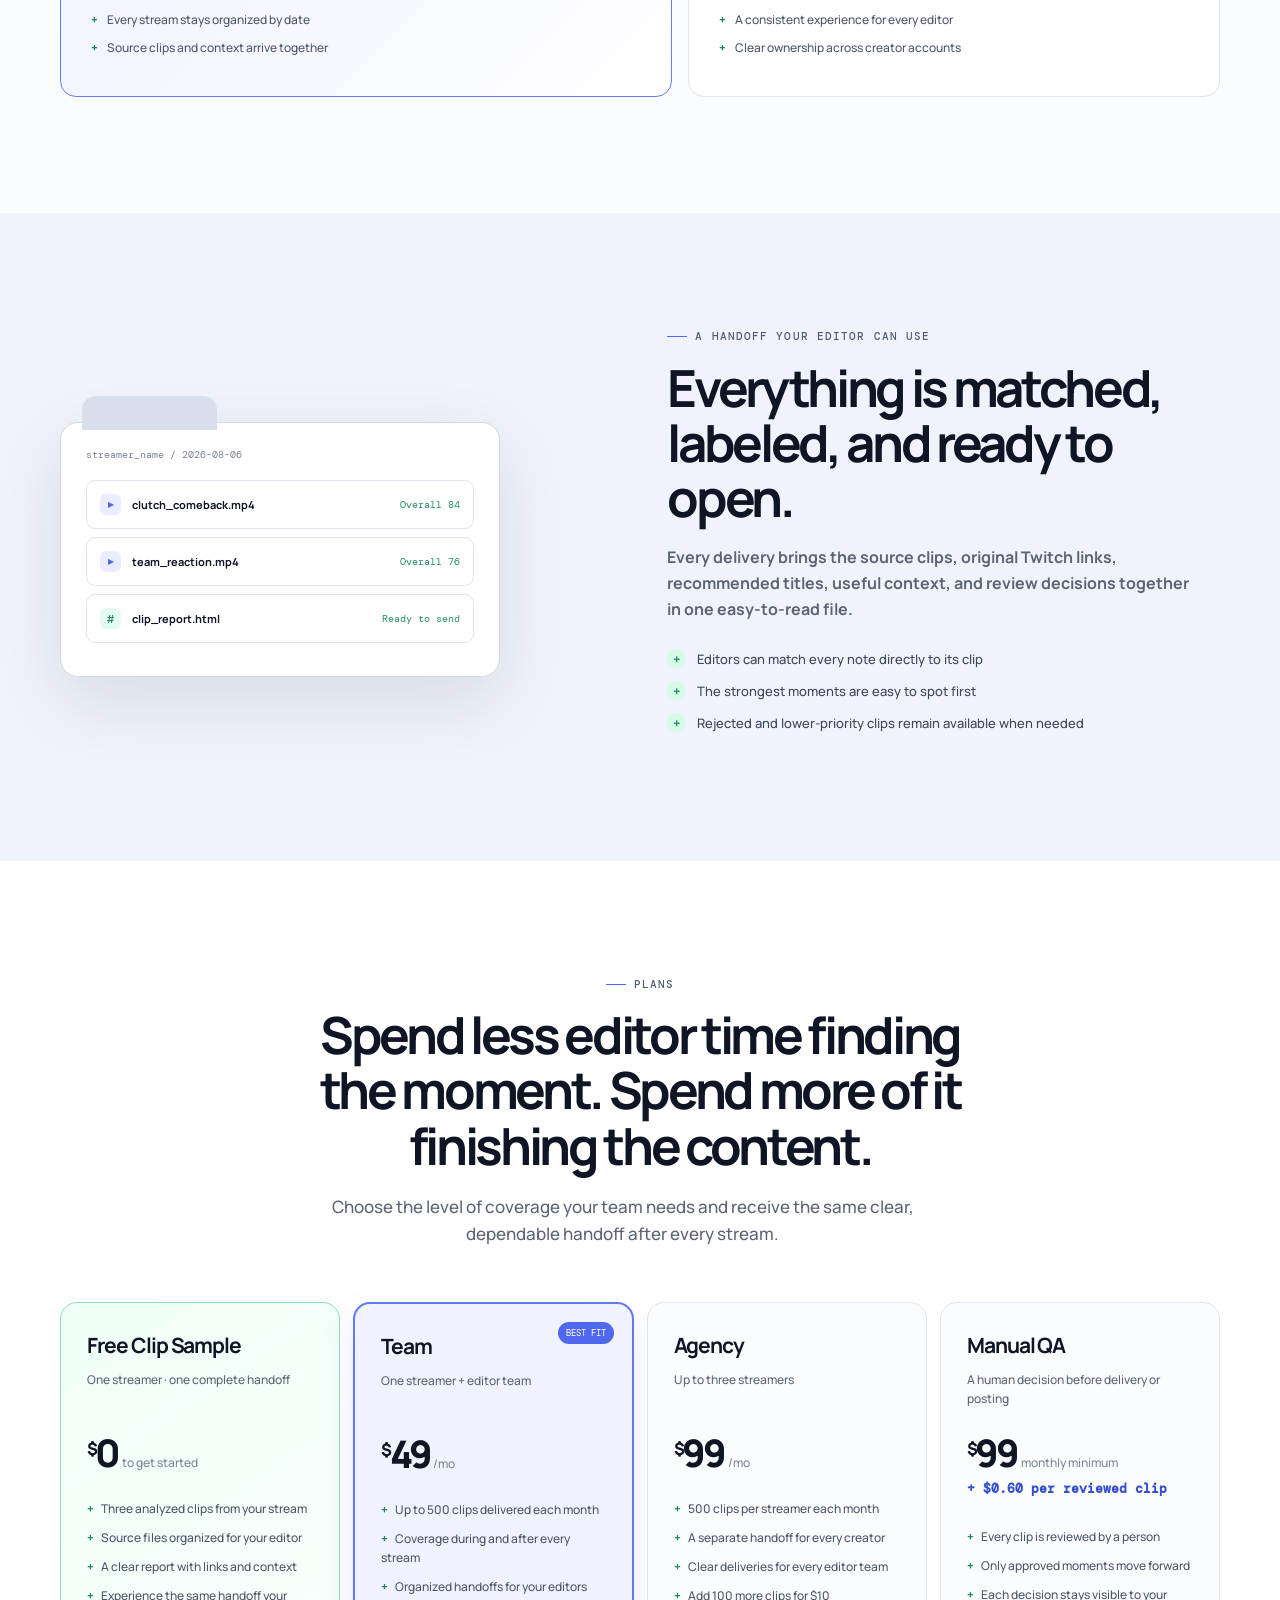
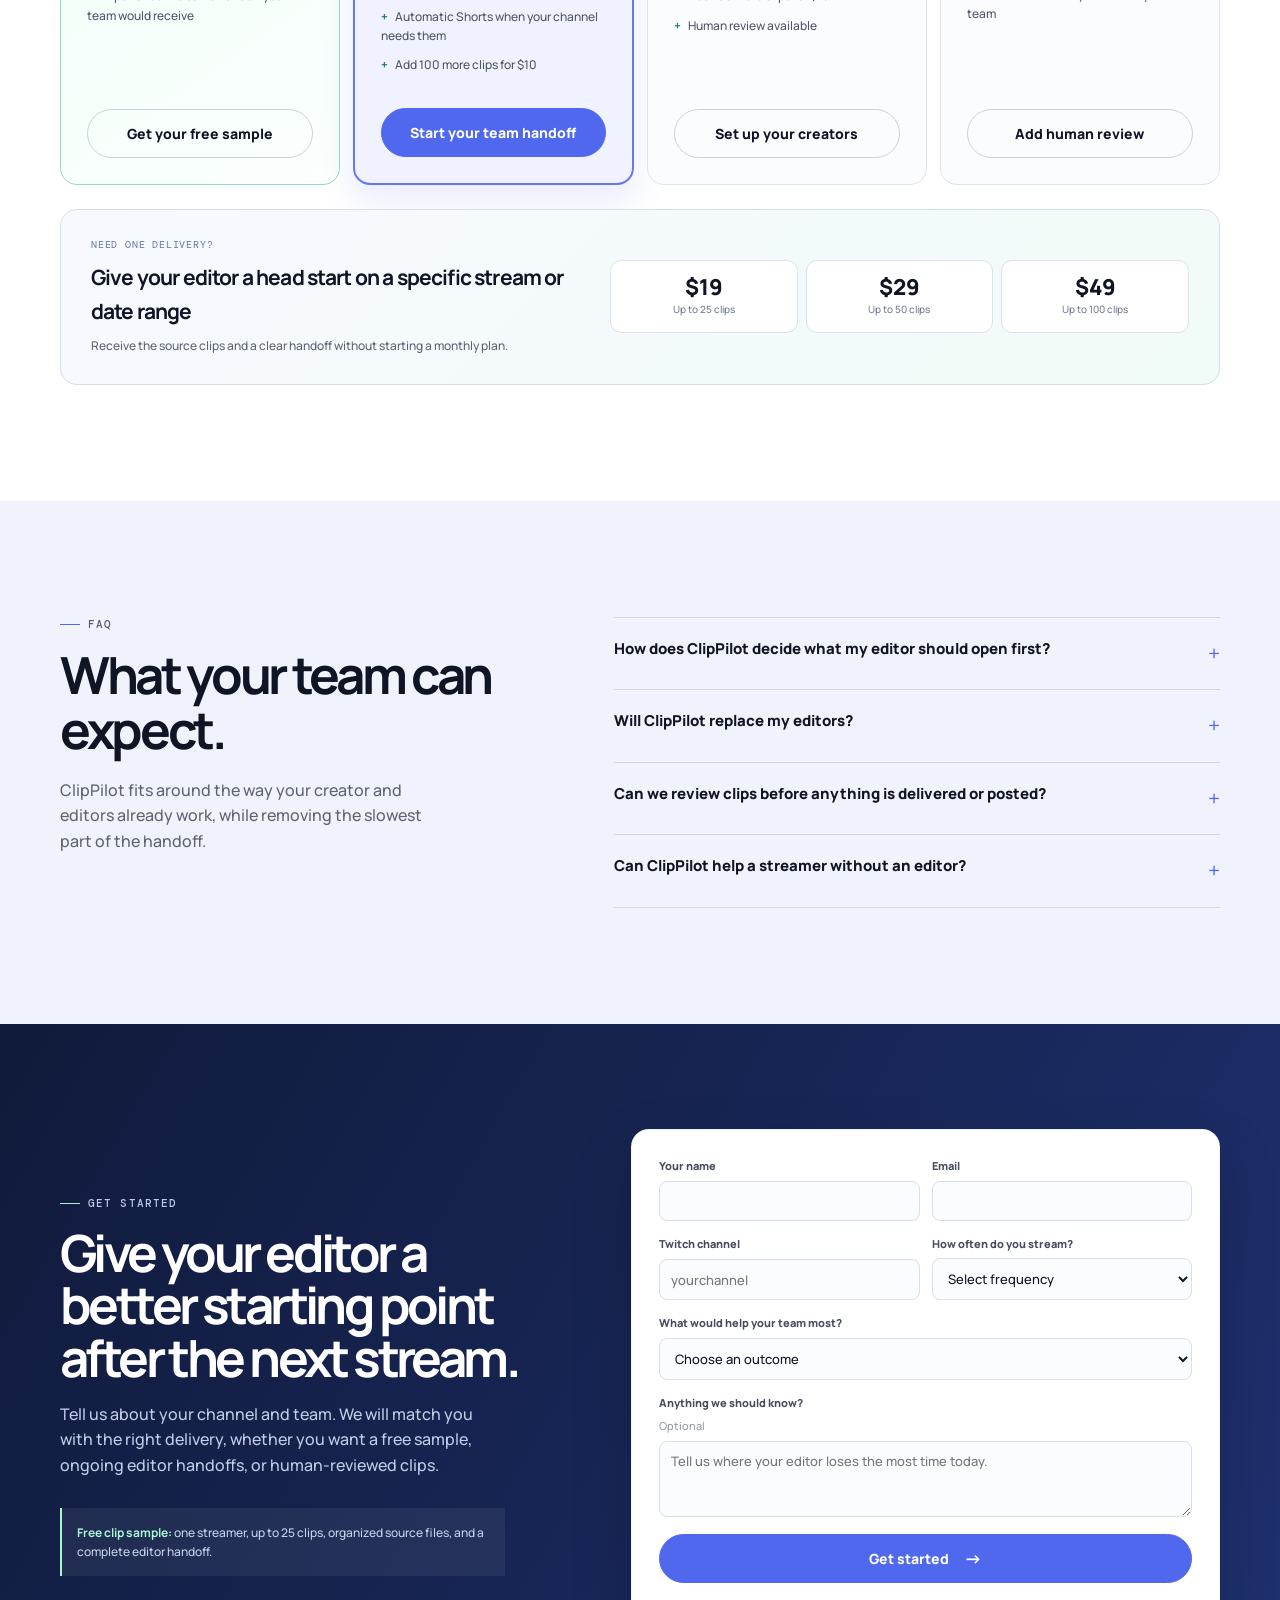
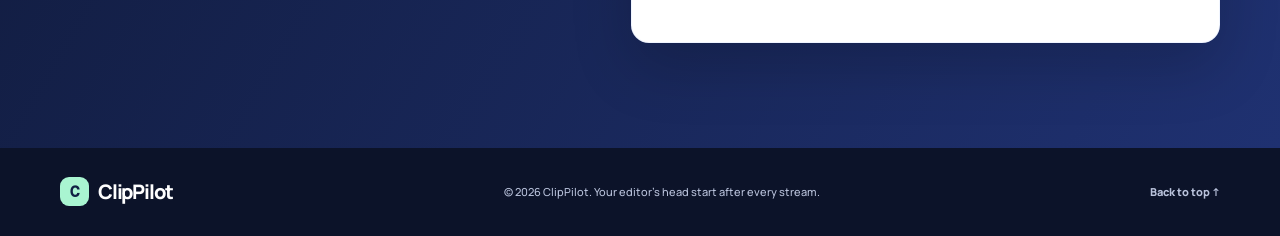
==== commit 6c414bd0: "Update pricing section with new offer details" ====
--- a/index.html
+++ b/index.html
@@ -187,7 +187,7 @@
     <section id="pricing" class="section pricing-section">
       <div class="container"><div class="section-intro centered reveal"><p class="eyebrow"><span></span> Plans</p><h2>Spend less editor time finding the moment. Spend more of it finishing the content.</h2><p>Choose the level of coverage your team needs and receive the same clear, dependable handoff after every stream.</p></div>
         <div class="pricing-grid">
-          <article class="price-card trial-card reveal"><h3>Free Clip Sample</h3><p class="price-for">One streamer &middot; one complete handoff</p><p class="price"><sup>$</sup>0<span>to get started</span></p><ul><li>Up to 25 clips from your stream</li><li>Source files organized for your editor</li><li>A clear report with links and context</li><li>Experience the same handoff your team would receive</li></ul><a class="button button-outline" href="#apply">Get your free sample</a></article>
+          <article class="price-card trial-card reveal"><h3>Free Clip Sample</h3><p class="price-for">One streamer &middot; one complete handoff</p><p class="price"><sup>$</sup>0<span>to get started</span></p><ul><li>Three analyzed clips from your stream</li><li>Source files organized for your editor</li><li>A clear report with links and context</li><li>Experience the same handoff your team would receive</li></ul><a class="button button-outline" href="#apply">Get your free sample</a></article>
           <article class="price-card price-featured reveal"><p class="popular">Best fit</p><h3>Team</h3><p class="price-for">One streamer + editor team</p><p class="price"><sup>$</sup>49<span>/mo</span></p><ul><li>Up to 500 clips delivered each month</li><li>Coverage during and after every stream</li><li>Organized handoffs for your editors</li><li>Automatic Shorts when your channel needs them</li><li>Add 100 more clips for $10</li></ul><a class="button" href="#apply">Start your team handoff</a></article>
           <article class="price-card reveal"><h3>Agency</h3><p class="price-for">Up to three streamers</p><p class="price"><sup>$</sup>99<span>/mo</span></p><ul><li>500 clips per streamer each month</li><li>A separate handoff for every creator</li><li>Clear deliveries for every editor team</li><li>Add 100 more clips for $10</li><li>Human review available</li></ul><a class="button button-outline" href="#apply">Set up your creators</a></article>
           <article class="price-card concierge reveal"><h3>Manual QA</h3><p class="price-for">A human decision before delivery or posting</p><p class="price"><sup>$</sup>99<span>monthly minimum</span></p><p class="metered-rate">+ $0.60 per reviewed clip</p><ul><li>Every clip is reviewed by a person</li><li>Only approved moments move forward</li><li>Each decision stays visible to your team</li></ul><a class="button button-outline" href="#apply">Add human review</a></article>
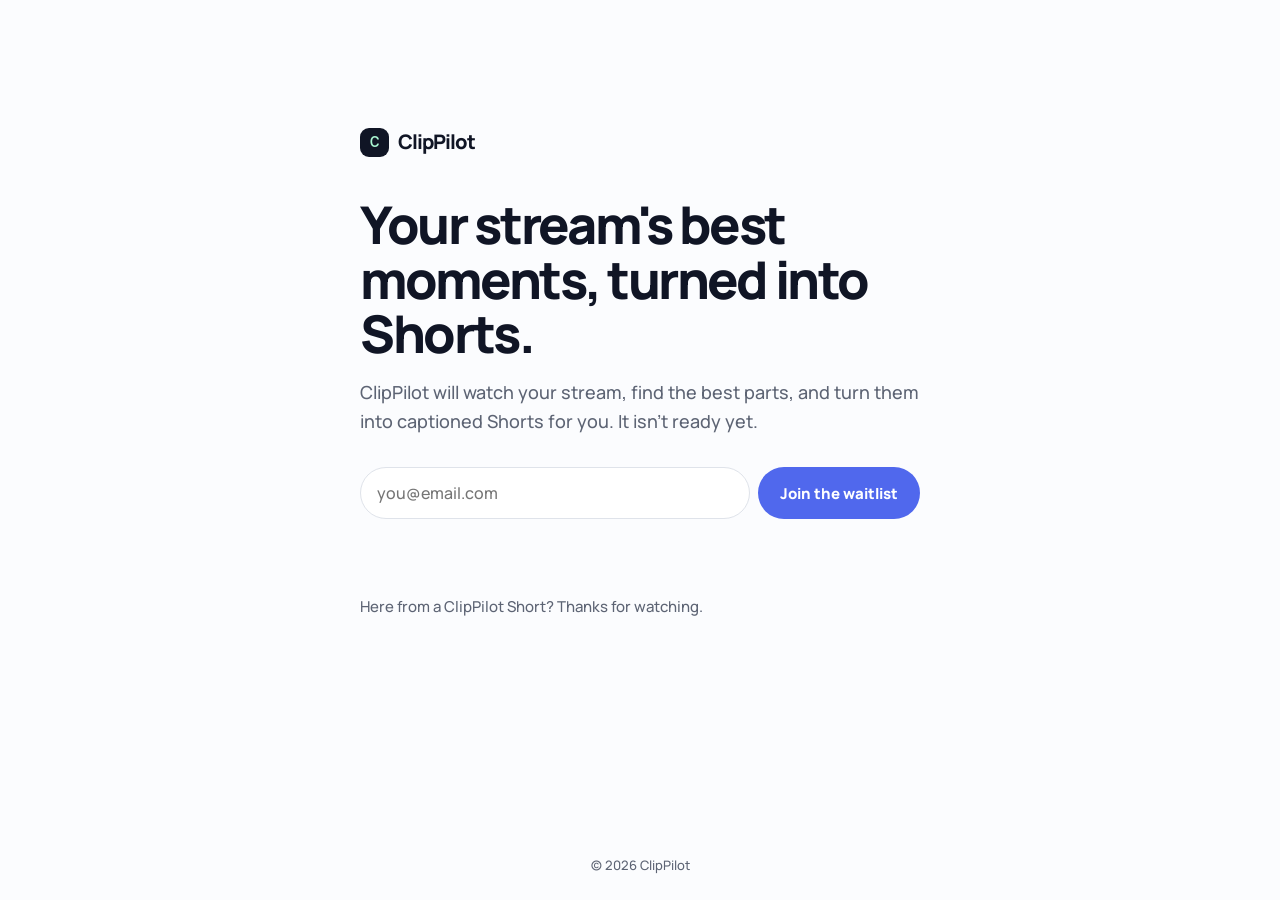
==== commit c95777b7: "Replace product site with a simple waitlist page Removes pricing, the dashboard preview and feature " ====
--- a/index.html
+++ b/index.html
@@ -3,67 +3,23 @@
 <head>
   <meta charset="UTF-8">
   <meta name="viewport" content="width=device-width, initial-scale=1">
-  <title>Twitch Clip Management for Streamers &amp; Editors | ClipPilot</title>
-  <meta name="description" content="ClipPilot organizes and prioritizes Twitch clips after every stream, giving creators and editors faster handoffs for Shorts and long-form content.">
+  <title>ClipPilot: join the waitlist</title>
+  <meta name="description" content="ClipPilot will find the best moments in your stream and turn them into captioned Shorts. Join the waitlist.">
   <link rel="canonical" href="https://clippilot.site/">
-  <meta name="robots" content="index, follow, max-image-preview:large">
-  <meta name="application-name" content="ClipPilot">
   <meta name="theme-color" content="#101525">
   <meta name="color-scheme" content="light">
   <meta property="og:type" content="website">
   <meta property="og:site_name" content="ClipPilot">
-  <meta property="og:locale" content="en_US">
   <meta property="og:url" content="https://clippilot.site/">
-  <meta property="og:title" content="Twitch Clip Management for Streamers &amp; Editors | ClipPilot">
-  <meta property="og:description" content="Turn every Twitch stream into an organized, prioritized clip handoff so editors can start creating sooner.">
-  <meta property="og:image" content="https://clippilot.site/assets/clippilot-dashboard-preview.png">
-  <meta property="og:image:width" content="1091">
-  <meta property="og:image:height" content="533">
-  <meta property="og:image:alt" content="ClipPilot dashboard with Twitch clips ranked for editor review">
-  <meta name="twitter:card" content="summary_large_image">
-  <meta name="twitter:title" content="Twitch Clip Management for Streamers &amp; Editors | ClipPilot">
-  <meta name="twitter:description" content="Turn every Twitch stream into an organized, prioritized clip handoff so editors can start creating sooner.">
-  <meta name="twitter:image" content="https://clippilot.site/assets/clippilot-dashboard-preview.png">
-  <meta name="twitter:image:alt" content="ClipPilot dashboard with Twitch clips ranked for editor review">
+  <meta property="og:title" content="ClipPilot: join the waitlist">
+  <meta property="og:description" content="Your stream's best moments, turned into captioned Shorts. Coming soon.">
+  <meta name="twitter:card" content="summary">
   <link rel="icon" href="favicon.svg" type="image/svg+xml">
   <link rel="manifest" href="site.webmanifest">
   <link rel="preconnect" href="https://fonts.googleapis.com">
   <link rel="preconnect" href="https://fonts.gstatic.com" crossorigin>
-  <link href="https://fonts.googleapis.com/css2?family=DM+Mono:wght@400;500&family=Manrope:wght@400;500;600;700;800&display=swap" rel="stylesheet">
+  <link href="https://fonts.googleapis.com/css2?family=DM+Mono:wght@500&family=Manrope:wght@500;700;800&display=swap" rel="stylesheet">
   <link rel="stylesheet" href="style.css">
-  <style>
-    .audience-grid { grid-template-columns: 1.15fr 1fr; }
-    .pricing-grid { grid-template-columns: repeat(4, 1fr); }
-    .trial-card { border-color: #8eddbb; background: linear-gradient(145deg, #f0fff8, #fbfffd); }
-    .trial-popular { background: #128561; }
-    .metered-rate { margin: -9px 0 20px; color: #354ecf; font: 800 13px "DM Mono", monospace; }
-    .package-pricing { display: grid; grid-template-columns: .9fr 1.1fr; gap: 45px; align-items: center; margin-top: 24px; padding: 28px 30px; border: 1px solid #d8deeb; border-radius: 17px; background: linear-gradient(135deg, #f7f9ff, #f1fbf7); }
-    .package-pricing .card-kicker { margin-bottom: 10px; }
-    .package-pricing h3 { margin: 0 0 8px; font-size: 21px; letter-spacing: -.04em; }
-    .package-pricing > div > p:last-child { max-width: 570px; margin: 0; color: #5d6474; font-size: 12px; }
-    .package-grid { display: grid; grid-template-columns: repeat(3, 1fr); gap: 8px; }
-    .package-grid span { display: grid; gap: 3px; padding: 15px 10px; border: 1px solid #dce2ed; border-radius: 11px; background: #fff; text-align: center; }
-    .package-grid b { color: #101525; font: 800 22px/1 Manrope, sans-serif; }
-    .package-grid small { color: #737c8e; font-size: 10px; }
-    .real-dashboard-preview { background: #11182d; transform: rotate(.5deg); }
-    .real-dashboard-preview img { display: block; width: 100%; height: auto; }
-    .skip-link { position: fixed; z-index: 1000; top: 10px; left: 10px; padding: 10px 14px; border-radius: 8px; background: #fff; color: #101525; font-weight: 800; box-shadow: 0 24px 70px rgba(20,29,57,.11); transform: translateY(-160%); }
-    .skip-link:focus { transform: translateY(0); }
-    :focus-visible { outline: 3px solid #f2b84b; outline-offset: 3px; }
-    @media (max-width: 1000px) {
-      .audience-grid, .pricing-grid { grid-template-columns: repeat(2, 1fr); }
-      .package-pricing { grid-template-columns: 1fr; gap: 22px; }
-    }
-    @media (max-width: 680px) {
-      .audience-grid, .pricing-grid { grid-template-columns: 1fr; }
-      .package-pricing { padding: 22px; }
-      .package-grid { grid-template-columns: repeat(2, 1fr); }
-    }
-    @media (prefers-reduced-motion: reduce) {
-      html { scroll-behavior: auto; }
-      .reveal { opacity: 1; transform: none; transition: none; }
-    }
-  </style>
   <!-- Google tag (gtag.js) -->
   <script async src="https://www.googletagmanager.com/gtag/js?id=G-SLRYLNRJ8P"></script>
   <script>
@@ -72,156 +28,27 @@
     gtag('js', new Date());
     gtag('config', 'G-SLRYLNRJ8P');
   </script>
-  <script type="application/ld+json">
-  {
-    "@context": "https://schema.org",
-    "@graph": [
-      {
-        "@type": "Organization",
-        "@id": "https://clippilot.site/#organization",
-        "name": "ClipPilot",
-        "url": "https://clippilot.site/"
-      },
-      {
-        "@type": "WebSite",
-        "@id": "https://clippilot.site/#website",
-        "url": "https://clippilot.site/",
-        "name": "ClipPilot",
-        "description": "Twitch clip management and editor handoffs for streamers, creators, and editing teams.",
-        "inLanguage": "en-US",
-        "publisher": { "@id": "https://clippilot.site/#organization" }
-      },
-      {
-        "@type": "Service",
-        "@id": "https://clippilot.site/#service",
-        "name": "ClipPilot Twitch Clip Management",
-        "serviceType": "Twitch clip organization and editor handoff service",
-        "url": "https://clippilot.site/",
-        "description": "ClipPilot organizes and prioritizes Twitch clips after each stream for creators and video editors.",
-        "provider": { "@id": "https://clippilot.site/#organization" },
-        "audience": {
-          "@type": "Audience",
-          "audienceType": "Twitch streamers, creators, and video editors"
-        }
-      }
-    ]
-  }
-  </script>
 </head>
-<body id="top">
-  <a class="skip-link" href="#main-content">Skip to main content</a>
-  <header class="site-header">
-    <nav class="nav container" aria-label="Main navigation">
-      <a class="brand" href="#top" aria-label="ClipPilot home"><span class="brand-mark">C</span>ClipPilot</a>
-      <button class="nav-toggle" type="button" aria-label="Open menu" aria-controls="main-navigation" aria-expanded="false">Menu</button>
-      <div class="nav-links" id="main-navigation" data-nav-links>
-        <a href="#workflow">What your team gets</a>
-        <a href="#teams">Who it is for</a>
-        <a href="#pricing">Pricing</a>
-        <a href="#apply" class="button button-small">Get started</a>
-      </div>
-    </nav>
-  </header>
+<body>
+  <main class="wrap">
+    <a class="brand" href="/" aria-label="ClipPilot home"><span class="brand-mark">C</span>ClipPilot</a>
 
-  <main id="main-content" tabindex="-1">
-    <section class="hero section container">
-      <div class="hero-copy reveal">
-        <p class="eyebrow"><span></span> Built for faster editor handoffs</p>
-        <h1>Your stream ends. <em>Your editor already knows which Twitch clips to edit.</em></h1>
-        <p class="hero-text">ClipPilot turns every broadcast into a clear, prioritized handoff. Your editor gets the source clips, context, and strongest moments in one place&mdash;so they can start cutting instead of spending hours searching.</p>
-        <div class="hero-actions">
-          <a class="button" href="#apply">Get your free clip delivery <b>&rarr;</b></a>
-          <a class="text-link" href="#workflow">See what your editor receives <span>&darr;</span></a>
-        </div>
-        <ul class="hero-proof" aria-label="Key product outcomes">
-          <li>Less footage to search</li>
-          <li>A clear editing priority</li>
-          <li>Faster post-stream turnaround</li>
-        </ul>
-      </div>
+    <h1>Your stream's best moments, turned into Shorts.</h1>
+    <p class="lead">ClipPilot will watch your stream, find the best parts, and turn them into captioned Shorts for you. It isn't ready yet.</p>
 
-      <div class="product-preview real-dashboard-preview reveal">
-        <img src="assets/clippilot-dashboard-preview.png" width="1091" height="533" alt="ClipPilot dashboard showing ranked Twitch clips with views, review status, and priority scores" decoding="async" fetchpriority="high">
-      </div>
-    </section>
+    <form id="waitlist" class="waitlist" novalidate>
+      <label class="sr-only" for="email">Email</label>
+      <input id="email" name="email" type="email" autocomplete="email" inputmode="email" placeholder="you@email.com" required>
+      <input class="hp" name="website" type="text" tabindex="-1" autocomplete="off" aria-hidden="true">
+      <button type="submit">Join the waitlist</button>
+    </form>
+    <p class="status" id="status" role="status" aria-live="polite"></p>
 
-    <div class="trusted-strip" aria-label="Product benefits">
-      <div class="container"><p>Give every stream a clean path from broadcast to finished content.</p><div><span>LESS SEARCHING</span><span>FASTER EDITS</span><span>CLEAR HANDOFFS</span><span>CONSISTENT OUTPUT</span></div></div>
-    </div>
-
-    <section id="workflow" class="section workflow-section">
-      <div class="container">
-        <div class="section-intro reveal"><p class="eyebrow"><span></span> After every stream</p><h2>From stream ending to editor starting&mdash;without the footage hunt.</h2><p>Your team receives a dependable starting point after every broadcast, whether an editor is preparing the next upload or your channel publishes Shorts automatically.</p></div>
-        <div class="workflow-grid">
-          <article class="workflow-card reveal"><span class="step">01</span><div class="workflow-icon signal-icon" aria-hidden="true"><i></i><i></i><i></i></div><h3>Stream as usual</h3><p>Stay focused on the broadcast. ClipPilot keeps track of the moments viewers respond to, including clips that surface after you go offline.</p></article>
-          <article class="workflow-card reveal"><span class="step">02</span><div class="workflow-icon score-icon" aria-hidden="true">84</div><h3>The best moments rise first</h3><p>Your editor sees a clear order of priority, useful context, and the original source&mdash;without opening every clip to find out what happened.</p></article>
-          <article class="workflow-card reveal"><span class="step">03</span><div class="workflow-icon folder-icon" aria-hidden="true"><i></i><i></i><i></i></div><h3>Your editor starts immediately</h3><p>The finished handoff arrives organized by streamer and stream date, ready to review, edit, and turn into content.</p></article>
-        </div>
-      </div>
-    </section>
-
-    <section class="section score-section">
-      <div class="container score-layout">
-        <div class="score-copy reveal"><p class="eyebrow"><span></span> A clear place to start</p><h2>Your editor opens the delivery and knows what deserves attention first.</h2><p>No hour-long scavenger hunt. Every clip arrives with a simple editing priority and enough context to understand the moment before pressing play.</p><p>Your team still makes the creative decisions. ClipPilot gives them a <strong>better first cut of the footage</strong>, so their time goes into editing instead of searching.</p><a href="#faq" class="text-link">See how priorities help editors <span>&rarr;</span></a></div>
-        <div class="score-panel reveal"><div class="panel-top"><span>Editing priority</span><b>84<span>/100</span></b></div><div class="score-ring"><div><strong>84</strong><small>priority</small></div></div><div class="metric-list"><div><span>Opening</span><b>Strong</b></div><div><span>Holds attention</span><b>Strong</b></div><div><span>Easy to share</span><b>High</b></div><div><span>Context needed</span><b class="low-context">Low</b></div></div></div>
-      </div>
-    </section>
-
-    <section id="teams" class="section">
-      <div class="container">
-        <div class="section-intro reveal"><p class="eyebrow"><span></span> Who it helps</p><h2>For teams that cannot afford to lose the night searching through footage.</h2><p>ClipPilot gives creators and editors the same clear handoff after every stream, making faster turnaround easier to repeat as output grows.</p></div>
-        <div class="audience-grid">
-          <article class="audience-card featured-audience reveal"><p class="card-kicker">Creator teams</p><h3>Established streamers with 1&ndash;3 editors</h3><p>End every stream with a clean handoff waiting for the team, without making the creator sort clips or manage files late into the night.</p><ul><li>Editors know which moments to open first</li><li>Every stream stays organized by date</li><li>Source clips and context arrive together</li></ul></article>
-          <article class="audience-card reveal"><p class="card-kicker">Agencies</p><h3>Editing teams managing multiple creators</h3><p>Give every account the same dependable handoff while keeping each creator&rsquo;s clips, decisions, and deliveries separate.</p><ul><li>Less time spent chasing source footage</li><li>A consistent experience for every editor</li><li>Clear ownership across creator accounts</li></ul></article>
-        </div>
-      </div>
-    </section>
-
-    <section class="section delivery-section">
-      <div class="container delivery-layout">
-        <div class="delivery-visual reveal"><div class="delivery-folder"><div class="folder-tab"></div><div class="folder-body"><p>streamer_name / 2026-08-06</p><div class="file-row"><span class="file-play">&#9654;</span><b>clutch_comeback.mp4</b><em>Overall 84</em></div><div class="file-row"><span class="file-play">&#9654;</span><b>team_reaction.mp4</b><em>Overall 76</em></div><div class="file-row"><span class="file-doc">#</span><b>clip_report.html</b><em>Ready to send</em></div></div></div></div>
-        <div class="delivery-copy reveal"><p class="eyebrow"><span></span> A handoff your editor can use</p><h2>Everything is matched, labeled, and ready to open.</h2><p><strong>Every delivery brings the source clips, original Twitch links, recommended titles, useful context, and review decisions together in one easy-to-read file.</strong></p><div class="check-list"><p><b>+</b> Editors can match every note directly to its clip</p><p><b>+</b> The strongest moments are easy to spot first</p><p><b>+</b> Rejected and lower-priority clips remain available when needed</p></div></div>
-      </div>
-    </section>
-
-    <section id="pricing" class="section pricing-section">
-      <div class="container"><div class="section-intro centered reveal"><p class="eyebrow"><span></span> Plans</p><h2>Spend less editor time finding the moment. Spend more of it finishing the content.</h2><p>Choose the level of coverage your team needs and receive the same clear, dependable handoff after every stream.</p></div>
-        <div class="pricing-grid">
-          <article class="price-card trial-card reveal"><h3>Free Clip Sample</h3><p class="price-for">One streamer &middot; one complete handoff</p><p class="price"><sup>$</sup>0<span>to get started</span></p><ul><li>Three analyzed clips from your stream</li><li>Source files organized for your editor</li><li>A clear report with links and context</li><li>Experience the same handoff your team would receive</li></ul><a class="button button-outline" href="#apply">Get your free sample</a></article>
-          <article class="price-card price-featured reveal"><p class="popular">Best fit</p><h3>Team</h3><p class="price-for">One streamer + editor team</p><p class="price"><sup>$</sup>49<span>/mo</span></p><ul><li>Up to 500 clips delivered each month</li><li>Coverage during and after every stream</li><li>Organized handoffs for your editors</li><li>Automatic Shorts when your channel needs them</li><li>Add 100 more clips for $10</li></ul><a class="button" href="#apply">Start your team handoff</a></article>
-          <article class="price-card reveal"><h3>Agency</h3><p class="price-for">Up to three streamers</p><p class="price"><sup>$</sup>99<span>/mo</span></p><ul><li>500 clips per streamer each month</li><li>A separate handoff for every creator</li><li>Clear deliveries for every editor team</li><li>Add 100 more clips for $10</li><li>Human review available</li></ul><a class="button button-outline" href="#apply">Set up your creators</a></article>
-          <article class="price-card concierge reveal"><h3>Manual QA</h3><p class="price-for">A human decision before delivery or posting</p><p class="price"><sup>$</sup>99<span>monthly minimum</span></p><p class="metered-rate">+ $0.60 per reviewed clip</p><ul><li>Every clip is reviewed by a person</li><li>Only approved moments move forward</li><li>Each decision stays visible to your team</li></ul><a class="button button-outline" href="#apply">Add human review</a></article>
-        </div>
-        <div class="package-pricing reveal"><div><p class="card-kicker">Need one delivery?</p><h3>Give your editor a head start on a specific stream or date range</h3><p>Receive the source clips and a clear handoff without starting a monthly plan.</p></div><div class="package-grid"><span><b>$19</b><small>Up to 25 clips</small></span><span><b>$29</b><small>Up to 50 clips</small></span><span><b>$49</b><small>Up to 100 clips</small></span></div></div>
-      </div>
-    </section>
-
-    <section id="faq" class="section faq-section">
-      <div class="container faq-layout"><div class="faq-heading reveal"><p class="eyebrow"><span></span> FAQ</p><h2>What your team can expect.</h2><p>ClipPilot fits around the way your creator and editors already work, while removing the slowest part of the handoff.</p></div><div class="faq-list reveal">
-        <details><summary>How does ClipPilot decide what my editor should open first?<span>+</span></summary><p>Each moment receives a practical editing priority based on how quickly it gets to the point, how well it can hold attention, and how much outside context it needs. It helps your editor choose a starting point without pretending to guarantee virality.</p></details>
-        <details><summary>Will ClipPilot replace my editors?<span>+</span></summary><p>No. It protects their time. Your editors still shape the story, pacing, captions, style, and final publish decision; they simply begin with the right footage already in front of them.</p></details>
-        <details><summary>Can we review clips before anything is delivered or posted?<span>+</span></summary><p>Yes. Human review can hold every clip until it receives an approval or rejection. Only the moments you approve move forward.</p></details>
-        <details><summary>Can ClipPilot help a streamer without an editor?<span>+</span></summary><p>Yes. ClipPilot can prepare and publish qualifying Shorts for channels handling content on their own, while editor-led teams receive organized source clips and a complete handoff.</p></details>
-      </div></div>
-    </section>
-
-    <section id="apply" class="apply-section">
-      <div class="container apply-layout"><div class="apply-copy reveal"><p class="eyebrow light"><span></span> Get started</p><h2>Give your editor a better starting point after the next stream.</h2><p>Tell us about your channel and team. We will match you with the right delivery, whether you want a free sample, ongoing editor handoffs, or human-reviewed clips.</p><div class="apply-note"><b>Free clip sample:</b> one streamer, up to 25 clips, organized source files, and a complete editor handoff.</div></div>
-        <form class="access-form reveal" id="access-form" action="https://formsubmit.co/clippilotofficial@proton.me" method="POST">
-          <div class="form-row"><label>Your name<input name="name" type="text" autocomplete="name" required></label><label>Email<input name="email" type="email" autocomplete="email" required></label></div>
-          <div class="form-row"><label>Twitch channel<input name="twitch_channel" type="text" placeholder="yourchannel" required></label><label>How often do you stream?<select name="stream_frequency" required><option value="" selected disabled>Select frequency</option><option>1–2 times per week</option><option>3–4 times per week</option><option>5+ times per week</option><option>Varies</option></select></label></div>
-          <label>What would help your team most?<select name="editor_setup" required><option value="" selected disabled>Choose an outcome</option><option>Free clip sample &mdash; up to 25 clips</option><option>One-time editor handoff &mdash; 25, 50, or 100 clips</option><option>Ongoing handoffs for one editor</option><option>Ongoing handoffs for 2&ndash;3 editors</option><option>Human-reviewed clip deliveries</option><option>Automatic Shorts for my channel</option><option>Deliveries across several creators</option></select></label>
-          <label>Anything we should know? <span>Optional</span><textarea name="notes" rows="3" placeholder="Tell us where your editor loses the most time today."></textarea></label>
-          <input type="hidden" name="_subject" value="New ClipPilot request">
-          <input type="hidden" name="_template" value="table">
-          <input type="text" name="_honey" tabindex="-1" autocomplete="off" style="display:none">
-          <button class="button form-submit" type="submit">Get started <b>&rarr;</b></button><p class="form-status" aria-live="polite"></p>
-        </form>
-      </div>
-    </section>
+    <p class="note">Here from a ClipPilot Short? Thanks for watching.</p>
   </main>
 
-  <footer class="footer"><div class="container footer-row"><a class="brand" href="#top" aria-label="ClipPilot home"><span class="brand-mark">C</span>ClipPilot</a><p>&copy; 2026 ClipPilot. Your editor&rsquo;s head start after every stream.</p><a href="#top" class="back-top">Back to top &uarr;</a></div></footer>
+  <footer class="footer">&copy; 2026 ClipPilot</footer>
+
   <script src="script.js"></script>
 </body>
 </html>
--- a/style.css
+++ b/style.css
@@ -1 +1,149 @@
-:root{--ink:#101525;--muted:#5d6474;--line:#dfe3ea;--paper:#fbfcfe;--blue:#5068ed;--blue-dark:#354ecf;--mint:#a9f5d1;--mint-deep:#128561;--navy:#111b3b;--shadow:0 24px 70px rgba(20,29,57,.11);--radius:22px}*{box-sizing:border-box}html{scroll-behavior:smooth}body{margin:0;background:var(--paper);color:var(--ink);font:500 16px/1.6 Manrope,Arial,sans-serif}a{color:inherit;text-decoration:none}.container{width:min(1160px,calc(100% - 40px));margin:auto}.section{padding:116px 0}.site-header{position:absolute;z-index:10;width:100%;top:0}.nav{height:88px;display:flex;align-items:center;justify-content:space-between}.brand{display:inline-flex;align-items:center;gap:9px;font-size:20px;font-weight:800;letter-spacing:-.06em}.brand-mark{display:grid;place-items:center;width:29px;height:29px;border-radius:9px;background:var(--ink);color:var(--mint);font:700 16px/1 DM Mono,monospace;letter-spacing:0}.nav-links{display:flex;align-items:center;gap:29px;font-size:14px;font-weight:700}.nav-links>a:not(.button){color:#444b5c}.nav-links>a:not(.button):hover,.text-link:hover{color:var(--blue)}.nav-toggle{display:none;border:0;background:transparent;font:700 14px Manrope;color:var(--ink)}.button{display:inline-flex;align-items:center;justify-content:center;gap:15px;border:1px solid var(--blue);border-radius:999px;padding:14px 21px;background:var(--blue);color:#fff;font:800 14px Manrope;transition:.2s transform,.2s background,.2s border-color;cursor:pointer}.button:hover{transform:translateY(-2px);background:var(--blue-dark);border-color:var(--blue-dark)}.button b{font-size:18px;line-height:0}.button-small{padding:10px 16px;font-size:12px}.button-outline{background:transparent;color:var(--ink);border-color:#cbd1dc}.button-outline:hover{background:#eef1ff;color:var(--blue-dark);border-color:#aeb9ff}.eyebrow{display:flex;align-items:center;gap:8px;margin:0 0 15px;color:#555e71;font:500 11px/1.4 DM Mono,monospace;letter-spacing:.1em;text-transform:uppercase}.eyebrow span{width:20px;height:1px;background:var(--blue)}.hero{min-height:790px;padding-top:190px;display:grid;grid-template-columns:.92fr 1.08fr;align-items:center;gap:75px}.hero-copy h1{max-width:630px;margin:0;font-size:clamp(43px,5vw,73px);line-height:1.02;letter-spacing:-.075em}.hero-copy h1 em{color:var(--blue);font-style:normal}.hero-text{max-width:560px;margin:27px 0 30px;color:var(--muted);font-size:17px}.hero-actions{display:flex;align-items:center;gap:24px}.text-link{display:inline-flex;align-items:center;gap:8px;color:#30394d;font-size:14px;font-weight:800}.text-link span{color:var(--blue);font-size:18px}.hero-proof{display:flex;flex-wrap:wrap;gap:17px;margin:32px 0 0;padding:0;list-style:none;color:#596175;font-size:11px;font-weight:800;text-transform:uppercase;letter-spacing:.04em}.hero-proof li:before{content:'+';margin-right:5px;color:var(--mint-deep)}.product-preview{position:relative;border:1px solid #c8d0e1;border-radius:18px;background:#fff;box-shadow:var(--shadow);overflow:hidden;transform:rotate(1.3deg)}.preview-bar{display:flex;align-items:center;gap:11px;padding:11px 15px;border-bottom:1px solid #dce1ea;background:#f5f7fc;color:#727b8e;font:11px DM Mono,monospace}.preview-dots{display:flex;gap:4px}.preview-dots i{width:7px;height:7px;border-radius:50%;background:#c5cbd7}.preview-dots i:first-child{background:#ffad9b}.preview-dots i:nth-child(2){background:#ffe08a}.live-dot{margin-left:auto;color:#248c68}.live-dot:before{content:'';display:inline-block;width:6px;height:6px;margin-right:5px;border-radius:50%;background:#37cb91}.preview-body{display:flex;min-height:465px;background:#f8f9fd}.preview-sidebar{display:flex;flex-direction:column;align-items:center;gap:22px;width:58px;padding:17px 0;border-right:1px solid #e2e6ef;background:#111b3b}.preview-logo{display:grid;place-items:center;width:25px;height:25px;border-radius:8px;background:#a9f5d1;color:#17233d;font:14px DM Mono,monospace}.preview-sidebar>span{display:block;width:16px;height:16px;border:1px solid #72809d;border-radius:4px}.preview-sidebar .side-active{background:#647bfa;border-color:#647bfa}.preview-main{width:100%;padding:23px}.preview-heading{display:flex;align-items:center;justify-content:space-between}.preview-heading p{margin:0;color:#151c2e;font-size:18px;font-weight:800;letter-spacing:-.04em}.preview-heading small,.queue-copy small{display:block;color:#7d8798;font-size:10px}.queue-count{padding:6px 8px;border-radius:7px;background:#e7fbf2;color:#16845f;font:10px DM Mono,monospace}.preview-tabs{display:flex;gap:18px;margin:24px 0 15px;padding-bottom:9px;border-bottom:1px solid #dde2ec;color:#818a9b;font-size:10px}.preview-tabs .active{color:#354ecf;font-weight:800}.queue-card{display:grid;grid-template-columns:84px 1fr auto;gap:12px;align-items:center;margin:9px 0;padding:10px;border:1px solid #dce2ed;border-radius:11px;background:#fff}.muted-card{opacity:.83}.clip-thumb{position:relative;height:69px;overflow:hidden;border-radius:8px;background:linear-gradient(135deg,#61424d,#171d35)}.thumb-two{background:linear-gradient(135deg,#123e4c,#5a225b)}.clip-thumb:after{content:'';position:absolute;inset:0;background:linear-gradient(90deg,transparent,rgba(255,255,255,.15))}.clip-thumb span,.clip-thumb b{position:absolute;z-index:1;border-radius:4px;font:8px DM Mono,monospace}.clip-thumb span{top:7px;left:7px;padding:3px 4px;background:#ff496d;color:#fff}.clip-thumb b{right:6px;bottom:5px;color:#fff}.queue-copy p{margin:0;color:#273046;font-size:11px;font-weight:800}.score-line{display:flex;gap:8px;margin-top:8px;color:#7d8798;font-size:8px}.score-line strong{color:#2b875f}.queue-actions{display:flex;flex-direction:column;gap:5px}.queue-actions button{border:0;border-radius:5px;padding:5px 8px;background:#36c68e;color:#063c2a;font:700 9px Manrope}.queue-actions .ghost{border:1px solid #d6dce7;background:transparent;color:#6f788a}.preview-report{display:flex;align-items:center;gap:8px;margin-top:14px;padding:11px;border:1px dashed #aab5cc;border-radius:9px;color:#4f5870;font-size:9px}.preview-report b,.preview-report small{display:block}.preview-report small{color:#818a9a}.preview-report>span:last-child{margin-left:auto;color:#5267e7;font-size:17px}.report-icon{display:grid;place-items:center;width:25px;height:25px;border-radius:7px;background:#e5ebff;color:#5267e7;font-size:18px}.preview-caption{margin:0;padding:8px 15px;background:#f4f6fb;color:#8992a4;font-size:9px}.trusted-strip{border-top:1px solid var(--line);border-bottom:1px solid var(--line);background:#fff}.trusted-strip .container{display:flex;justify-content:space-between;align-items:center;gap:30px;padding:19px 0}.trusted-strip p{margin:0;color:#747d8f;font-size:12px;font-weight:700}.trusted-strip div{display:flex;flex-wrap:wrap;justify-content:flex-end;gap:20px;color:#798195;font:10px DM Mono,monospace;letter-spacing:.06em}.section-intro{max-width:650px;margin-bottom:55px}.section-intro h2,.score-copy h2,.delivery-copy h2,.faq-heading h2{margin:0;max-width:740px;font-size:clamp(34px,4vw,53px);line-height:1.08;letter-spacing:-.065em}.section-intro>p:last-child{max-width:615px;margin:20px 0 0;color:var(--muted);font-size:17px}.workflow-section{background:#f0f3fb}.workflow-grid{display:grid;grid-template-columns:repeat(3,1fr);gap:16px}.workflow-card{position:relative;min-height:324px;padding:27px;border:1px solid #dbe1ed;border-radius:16px;background:#fff}.step{position:absolute;right:24px;color:#a1a9b9;font:11px DM Mono,monospace}.workflow-icon{display:grid;place-items:center;width:51px;height:51px;margin-bottom:39px;border-radius:14px;background:#e8edff;color:#4258dd}.signal-icon{align-items:end;grid-auto-flow:column;gap:3px;padding:12px}.signal-icon i{width:5px;border-radius:4px;background:#4a60e5}.signal-icon i:first-child{height:12px}.signal-icon i:nth-child(2){height:22px}.signal-icon i:nth-child(3){height:31px}.score-icon{font:800 18px DM Mono,monospace}.folder-icon{position:relative;display:flex;align-items:flex-end;gap:3px;padding:11px}.folder-icon:before{content:'';position:absolute;top:11px;left:10px;width:17px;height:7px;border-radius:4px 4px 0 0;background:#5068ed}.folder-icon i{width:8px;height:20px;border-radius:2px 2px 4px 4px;background:#7184f5}.workflow-card h3{margin:0 0 10px;font-size:19px;letter-spacing:-.04em}.workflow-card p{margin:0;color:var(--muted);font-size:14px}.score-section{background:var(--navy);color:#f7f9ff}.score-layout{display:grid;grid-template-columns:1fr .85fr;gap:100px;align-items:center}.score-copy .eyebrow{color:#b7c1e5}.score-copy p:not(.eyebrow){max-width:580px;margin:20px 0;color:#c4cce5}.score-copy strong{color:#a9f5d1}.score-copy .text-link{color:#fff}.score-panel{padding:25px;border:1px solid #33416e;border-radius:20px;background:#172448;box-shadow:0 30px 50px rgba(0,0,0,.18)}.panel-top{display:flex;justify-content:space-between;color:#b6c0dc;font-size:12px}.panel-top b{color:#fff;font:700 25px DM Mono,monospace}.panel-top b span{font-size:11px;color:#9faac7}.score-ring{display:grid;place-items:center;width:155px;height:155px;margin:24px auto;border-radius:50%;background:radial-gradient(circle at center,#172448 59%,transparent 60%),conic-gradient(#79e8be 0 84%,#35446f 84% 100%)}.score-ring>div{display:grid;place-items:center;width:104px;height:104px;border-radius:50%;background:#172448}.score-ring strong{font:700 38px/1 DM Mono,monospace}.score-ring small{color:#aab5d5;font-size:10px;text-transform:uppercase;letter-spacing:.1em}.metric-list{display:grid;grid-template-columns:1fr 1fr;gap:8px;border-top:1px solid #34416c;padding-top:17px}.metric-list div{display:flex;justify-content:space-between;padding:8px;border-radius:7px;background:#20315d;color:#b5c2e3;font-size:10px}.metric-list b{color:#a9f5d1;font-family:DM Mono,monospace}.metric-list .low-context{color:#ffd280}.audience-grid{display:grid;grid-template-columns:1.15fr 1fr;gap:16px}.audience-card{padding:30px;border:1px solid var(--line);border-radius:16px;background:#fff}.featured-audience{border-color:#687df0;background:linear-gradient(135deg,#eef1ff,#fff)}.card-kicker{margin:0 0 27px;color:#67769e;font:10px DM Mono,monospace;letter-spacing:.08em;text-transform:uppercase}.audience-card h3{margin:0 0 14px;font-size:22px;line-height:1.2;letter-spacing:-.045em}.audience-card>p:not(.card-kicker){margin:0;color:var(--muted);font-size:13px}.audience-card ul,.price-card ul{margin:22px 0 0;padding:0;list-style:none}.audience-card li{margin:9px 0;color:#4f5769;font-size:12px}.audience-card li:before{content:'+';display:inline-block;width:16px;color:var(--mint-deep);font-weight:800}.delivery-section{background:#f0f3fb}.delivery-layout{display:grid;grid-template-columns:.9fr 1fr;gap:110px;align-items:center}.delivery-folder{position:relative;width:min(440px,100%);padding-top:26px}.folder-tab{position:absolute;top:0;left:22px;width:135px;height:34px;border-radius:14px 14px 0 0;background:#d8deec}.folder-body{padding:25px;border:1px solid #d1d7e5;border-radius:18px;background:#fff;box-shadow:var(--shadow)}.folder-body>p{margin:0 0 19px;color:#7b8599;font:10px DM Mono,monospace}.file-row{display:grid;grid-template-columns:24px 1fr auto;align-items:center;gap:8px;margin:8px 0;padding:13px;border:1px solid #e0e4ed;border-radius:9px;font-size:11px}.file-row em{color:#248c68;font:10px DM Mono,monospace}.file-play,.file-doc{display:grid;place-items:center;width:21px;height:21px;border-radius:6px;background:#e9edff;color:#5168e9;font-size:8px}.file-doc{background:#e5fbf2;color:#16845f;font:12px DM Mono,monospace}.delivery-copy>p:not(.eyebrow){max-width:535px;margin:20px 0;color:var(--muted)}.check-list{margin-top:27px}.check-list p{display:flex;gap:11px;margin:11px 0!important;color:#3d4659!important;font-size:13px}.check-list b{display:grid;place-items:center;flex:0 0 19px;height:19px;border-radius:50%;background:#d8fae9;color:#16845f}.pricing-section{background:#fff}.centered{text-align:center;margin-left:auto;margin-right:auto}.centered .eyebrow{justify-content:center}.pricing-grid{display:grid;grid-template-columns:repeat(4,1fr);gap:13px}.price-card{position:relative;display:flex;flex-direction:column;padding:26px;border:1px solid var(--line);border-radius:17px;background:var(--paper)}.price-featured{border:2px solid #6579ee;background:#f0f2ff;box-shadow:0 16px 35px rgba(80,104,237,.13)}.popular{position:absolute;right:18px;top:18px;margin:0;border-radius:999px;padding:5px 8px;background:#5068ed;color:#fff;font:9px DM Mono,monospace;text-transform:uppercase}.price-card h3{margin:0;font-size:21px;letter-spacing:-.05em}.price-for{min-height:43px;margin:7px 0;color:var(--muted);font-size:12px}.price{margin:13px 0 18px;font:800 38px/1 Manrope;letter-spacing:-.07em}.price sup{font-size:17px;vertical-align:12px}.price span{margin-left:3px;color:#7d8596;font:500 12px Manrope;letter-spacing:0}.price.custom{font-size:31px;letter-spacing:-.05em}.price-card ul{min-height:138px;margin:0 0 24px}.price-card li{margin:10px 0;color:#4e5668;font-size:12px}.price-card li:before{content:'+';margin-right:7px;color:#238862;font-weight:800}.price-card .button{margin-top:auto}.faq-section{background:#f0f3fb}.faq-layout{display:grid;grid-template-columns:.75fr 1fr;gap:100px}.faq-heading>p:not(.eyebrow){max-width:390px;margin:20px 0;color:var(--muted)}.faq-list details{border-top:1px solid #d1d8e5}.faq-list details:last-child{border-bottom:1px solid #d1d8e5}.faq-list summary{display:flex;justify-content:space-between;gap:20px;padding:19px 0;list-style:none;cursor:pointer;font-size:15px;font-weight:800}.faq-list summary::-webkit-details-marker{display:none}.faq-list summary span{color:#5169ea;font-size:21px;font-weight:400}.faq-list details[open] summary span{transform:rotate(45deg)}.faq-list p{max-width:650px;margin:0;padding:0 0 20px;color:var(--muted);font-size:13px}.apply-section{padding:105px 0;background:linear-gradient(120deg,#101a3a,#1f3171);color:#fff}.apply-layout{display:grid;grid-template-columns:.8fr 1fr;gap:100px;align-items:center}.eyebrow.light{color:#bcc8ed}.eyebrow.light span{background:var(--mint)}.apply-copy h2{margin:0;font-size:clamp(38px,4vw,58px);line-height:1.02;letter-spacing:-.07em}.apply-copy>p:not(.eyebrow){max-width:435px;margin:19px 0;color:#c2cce7}.apply-note{max-width:445px;margin-top:29px;padding:15px;border-left:2px solid var(--mint);background:rgba(255,255,255,.06);color:#c8d1e8;font-size:12px}.apply-note b{color:#a9f5d1}.access-form{display:grid;gap:14px;padding:27px;border:1px solid rgba(202,217,255,.3);border-radius:18px;background:#fff;color:var(--ink);box-shadow:0 24px 60px rgba(0,0,0,.18)}.form-row{display:grid;grid-template-columns:1fr 1fr;gap:12px}.access-form label{display:grid;gap:6px;color:#454d5f;font-size:11px;font-weight:800}.access-form label span{color:#949baa;font-weight:500}input,select,textarea{width:100%;border:1px solid #d9dfeb;border-radius:8px;padding:10px 11px;background:#fbfcfe;color:var(--ink);font:500 13px Manrope;outline:none}input:focus,select:focus,textarea:focus{border-color:#6e80ef;box-shadow:0 0 0 3px #e6eaff}textarea{resize:vertical}.form-submit{width:100%;margin-top:3px}.form-status{min-height:18px;margin:0;text-align:center;color:#4d5b77;font-size:11px}.footer{padding:28px 0;background:#0c1329;color:#b9c2db}.footer-row{display:flex;align-items:center;justify-content:space-between;gap:20px}.footer .brand{color:#fff}.footer .brand-mark{background:#a9f5d1;color:#102044}.footer p{margin:0;font-size:11px}.back-top{font-size:11px;font-weight:800}.reveal{opacity:0;transform:translateY(18px);transition:opacity .65s ease,transform .65s ease}.reveal.visible{opacity:1;transform:translateY(0)}@media(max-width:1000px){.hero{grid-template-columns:1fr;gap:55px;padding-top:155px;padding-bottom:75px}.hero-copy{max-width:700px}.product-preview{max-width:670px}.score-layout,.delivery-layout,.faq-layout,.apply-layout{grid-template-columns:1fr;gap:55px}.score-panel{max-width:560px}.audience-grid{grid-template-columns:1fr 1fr}.pricing-grid{grid-template-columns:1fr 1fr}.faq-heading>p:not(.eyebrow){max-width:570px}}@media(max-width:680px){.container{width:min(100% - 32px,1160px)}.section{padding:78px 0}.nav{height:72px}.nav-toggle{display:block}.nav-links{display:none;position:absolute;top:64px;right:16px;left:16px;flex-direction:column;align-items:stretch;gap:5px;padding:14px;border:1px solid var(--line);border-radius:14px;background:#fff;box-shadow:var(--shadow)}.nav-links.open{display:flex}.nav-links>a{padding:8px}.nav-links .button{justify-content:center}.hero{min-height:auto;padding-top:128px}.hero-copy h1{font-size:45px}.hero-actions{align-items:flex-start;flex-direction:column;gap:18px}.hero-proof{gap:9px;font-size:9px}.preview-main{padding:16px}.preview-sidebar{width:38px}.preview-sidebar>span{width:13px;height:13px}.queue-card{grid-template-columns:65px 1fr}.clip-thumb{height:60px}.queue-actions{grid-column:2;flex-direction:row}.preview-caption{font-size:8px}.trusted-strip .container{display:block;padding:17px 0}.trusted-strip div{justify-content:flex-start;margin-top:10px;gap:10px;font-size:8px}.workflow-grid,.audience-grid,.pricing-grid{grid-template-columns:1fr}.featured-audience{grid-column:auto}.workflow-card{min-height:auto}.section-intro{margin-bottom:35px}.section-intro h2,.score-copy h2,.delivery-copy h2,.faq-heading h2{font-size:38px}.metric-list{grid-template-columns:1fr}.delivery-folder{margin:auto}.folder-body{padding:17px}.file-row{grid-template-columns:22px 1fr}.file-row em{grid-column:2}.price-card ul{min-height:0}.form-row{grid-template-columns:1fr}.footer-row{align-items:flex-start;flex-direction:column;gap:10px}}
+:root {
+  --ink: #101525;
+  --muted: #5d6474;
+  --line: #dfe3ea;
+  --paper: #fbfcfe;
+  --blue: #5068ed;
+  --blue-dark: #354ecf;
+  --mint: #a9f5d1;
+  --mint-deep: #128561;
+  --error: #b42318;
+}
+
+* { box-sizing: border-box; }
+
+html, body { height: 100%; }
+
+body {
+  margin: 0;
+  display: flex;
+  flex-direction: column;
+  background: var(--paper);
+  color: var(--ink);
+  font: 500 17px/1.6 Manrope, Arial, sans-serif;
+  -webkit-text-size-adjust: 100%;
+}
+
+.wrap {
+  flex: 1;
+  width: min(560px, calc(100% - 32px));
+  margin: 0 auto;
+  padding: 14vh 0 48px;
+}
+
+.brand {
+  display: inline-flex;
+  align-items: center;
+  gap: 9px;
+  color: inherit;
+  text-decoration: none;
+  font-size: 20px;
+  font-weight: 800;
+  letter-spacing: -.05em;
+}
+
+.brand-mark {
+  display: grid;
+  place-items: center;
+  width: 29px;
+  height: 29px;
+  border-radius: 9px;
+  background: var(--ink);
+  color: var(--mint);
+  font: 500 16px/1 "DM Mono", monospace;
+  letter-spacing: 0;
+}
+
+h1 {
+  margin: 40px 0 16px;
+  font-size: clamp(34px, 8vw, 52px);
+  line-height: 1.05;
+  letter-spacing: -.045em;
+  font-weight: 800;
+}
+
+.lead {
+  margin: 0 0 32px;
+  color: var(--muted);
+  font-size: 18px;
+}
+
+.waitlist {
+  display: flex;
+  gap: 8px;
+}
+
+.waitlist input[type="email"] {
+  flex: 1;
+  min-width: 0;
+  height: 52px;
+  padding: 0 16px;
+  border: 1px solid var(--line);
+  border-radius: 999px;
+  background: #fff;
+  color: var(--ink);
+  font: 500 16px Manrope, Arial, sans-serif;
+}
+
+.waitlist input[type="email"]:focus {
+  outline: none;
+  border-color: var(--blue);
+  box-shadow: 0 0 0 3px rgba(80, 104, 237, .2);
+}
+
+.waitlist button {
+  height: 52px;
+  padding: 0 22px;
+  border: 0;
+  border-radius: 999px;
+  background: var(--blue);
+  color: #fff;
+  font: 800 15px Manrope, Arial, sans-serif;
+  cursor: pointer;
+  white-space: nowrap;
+}
+
+.waitlist button:hover { background: var(--blue-dark); }
+.waitlist button:disabled { opacity: .6; cursor: default; }
+.waitlist button:focus-visible { outline: 3px solid #f2b84b; outline-offset: 3px; }
+
+.hp { position: absolute; left: -9999px; width: 1px; height: 1px; opacity: 0; }
+
+.sr-only {
+  position: absolute;
+  width: 1px;
+  height: 1px;
+  overflow: hidden;
+  clip: rect(0 0 0 0);
+  white-space: nowrap;
+}
+
+.status {
+  min-height: 1.6em;
+  margin: 12px 0 0 4px;
+  font-size: 15px;
+  font-weight: 700;
+}
+
+.status.ok { color: var(--mint-deep); }
+.status.err { color: var(--error); }
+
+.note {
+  margin: 40px 0 0;
+  color: var(--muted);
+  font-size: 15px;
+}
+
+.footer {
+  padding: 24px 16px;
+  color: var(--muted);
+  font-size: 13px;
+  text-align: center;
+}
+
+@media (max-width: 520px) {
+  .wrap { padding-top: 10vh; }
+  .waitlist { flex-direction: column; }
+  .waitlist input[type="email"] { flex: none; }
+  .waitlist button { width: 100%; }
+}
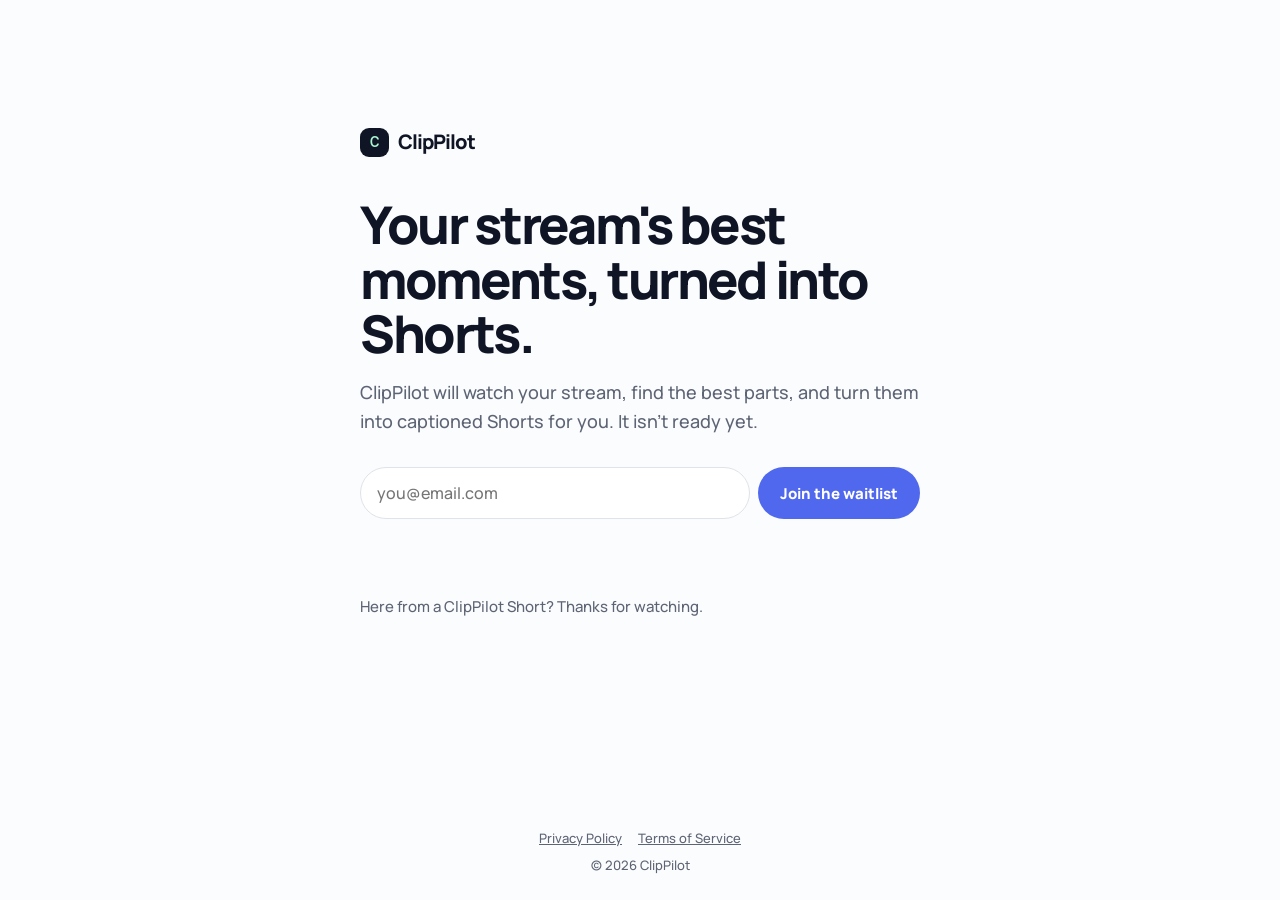
==== commit e1f60e29: "Add privacy policy and terms pages for Google OAuth publishing Adds /privacy/ and /terms/ (YouTube A" ====
--- a/index.html
+++ b/index.html
@@ -47,7 +47,10 @@
     <p class="note">Here from a ClipPilot Short? Thanks for watching.</p>
   </main>
 
-  <footer class="footer">&copy; 2026 ClipPilot</footer>
+  <footer class="footer">
+    <nav><a href="/privacy/">Privacy Policy</a><a href="/terms/">Terms of Service</a></nav>
+    &copy; 2026 ClipPilot
+  </footer>
 
   <script src="script.js"></script>
 </body>
--- a/style.css
+++ b/style.css
@@ -147,3 +147,16 @@
   .waitlist input[type="email"] { flex: none; }
   .waitlist button { width: 100%; }
 }
+
+/* legal pages */
+.legal { padding-top: 8vh; width: min(720px, calc(100% - 32px)); }
+.legal h1 { font-size: clamp(30px, 6vw, 42px); margin-top: 32px; }
+.legal h2 { margin: 32px 0 8px; font-size: 20px; letter-spacing: -.02em; }
+.legal p, .legal li { color: #2d3344; }
+.legal ul { padding-left: 22px; }
+.legal a { color: var(--blue-dark); }
+.legal a.brand { color: inherit; }
+.legal .updated { color: var(--muted); font-size: 15px; }
+
+.footer a { color: inherit; }
+.footer nav { display: flex; gap: 16px; justify-content: center; margin-bottom: 6px; }
